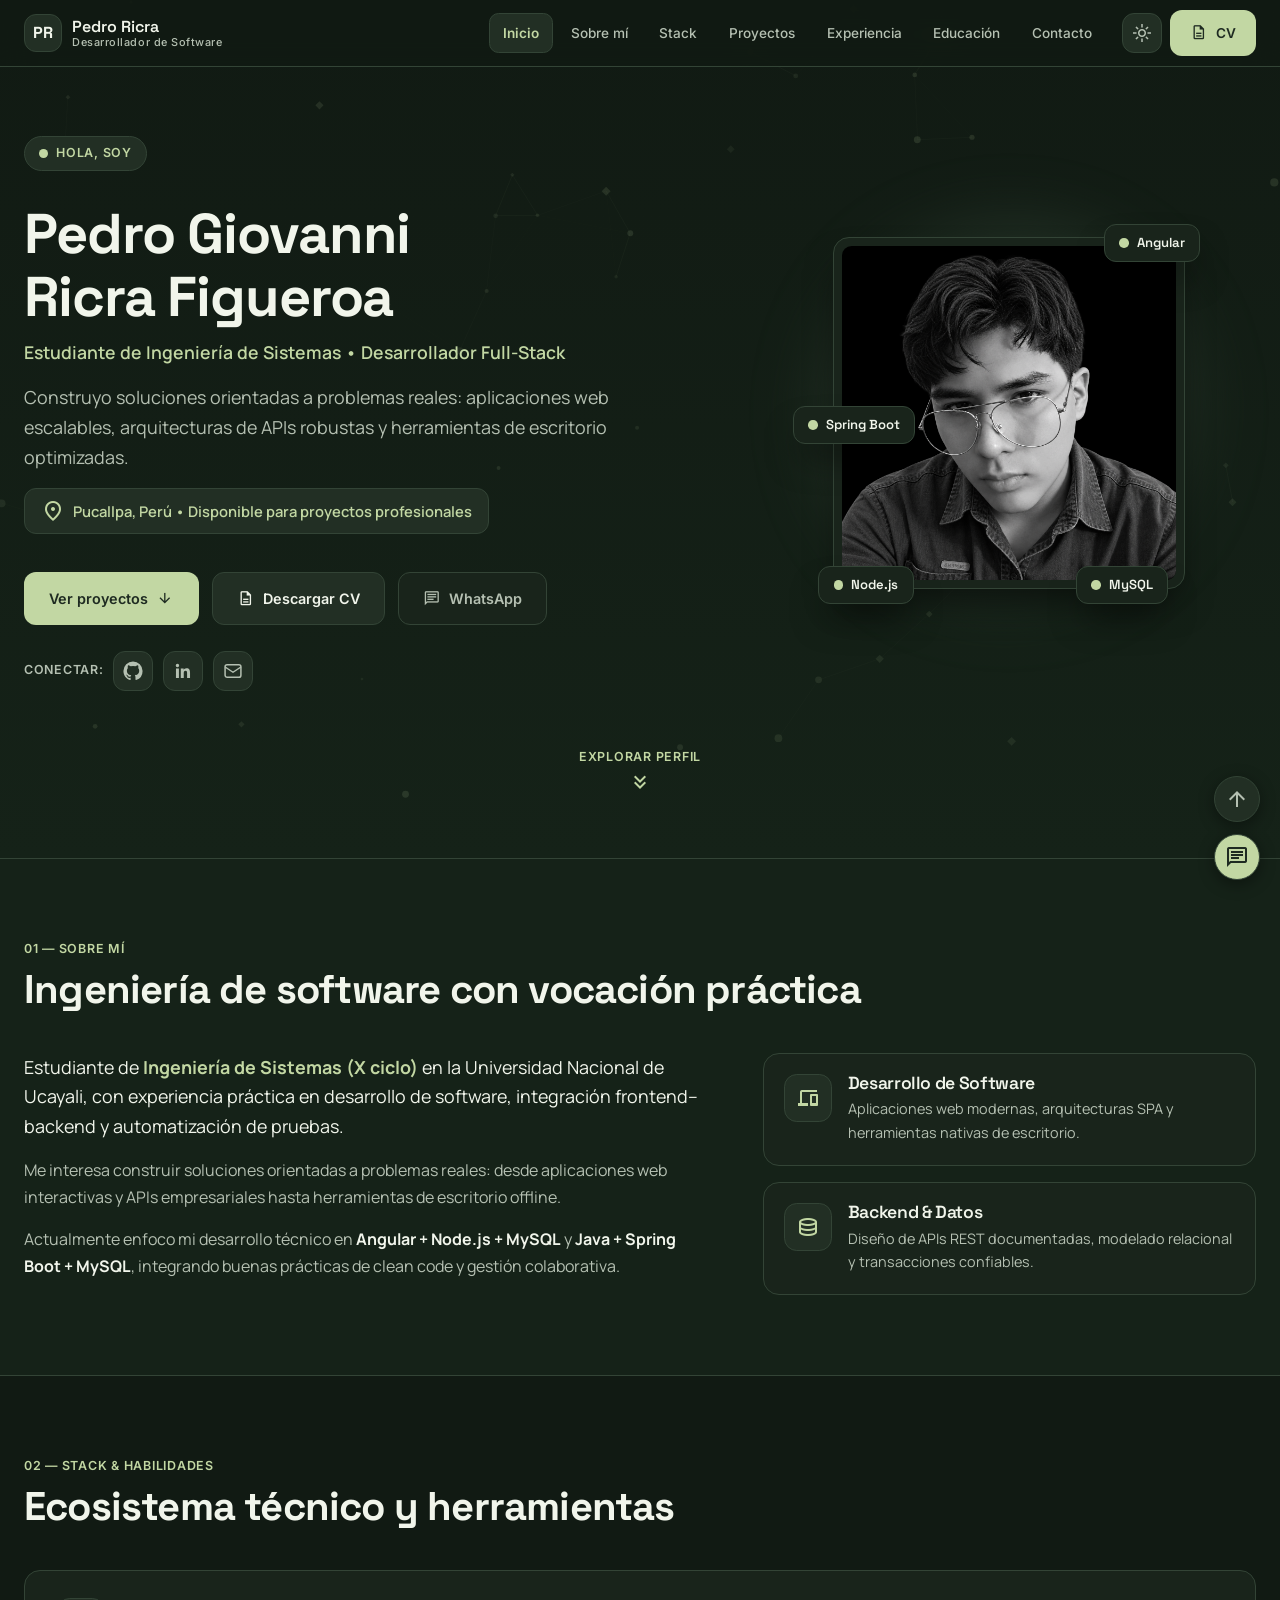
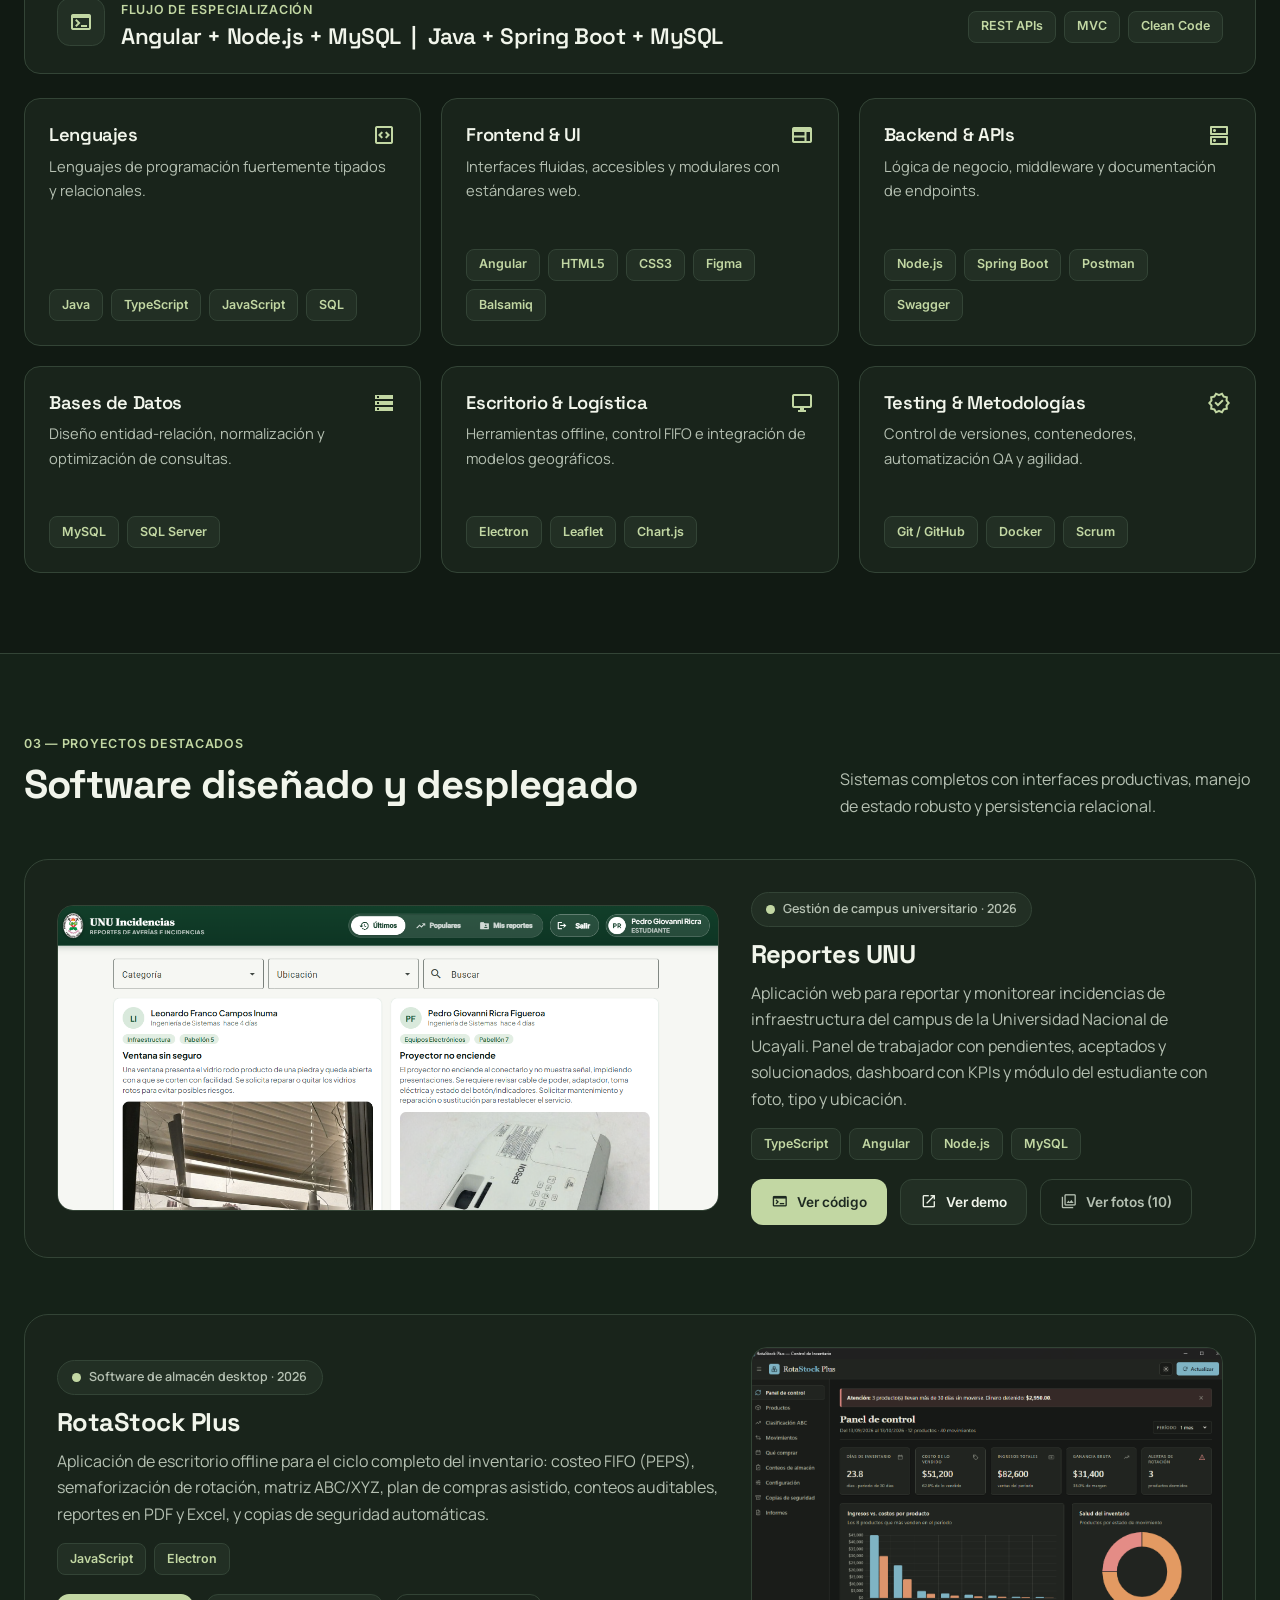
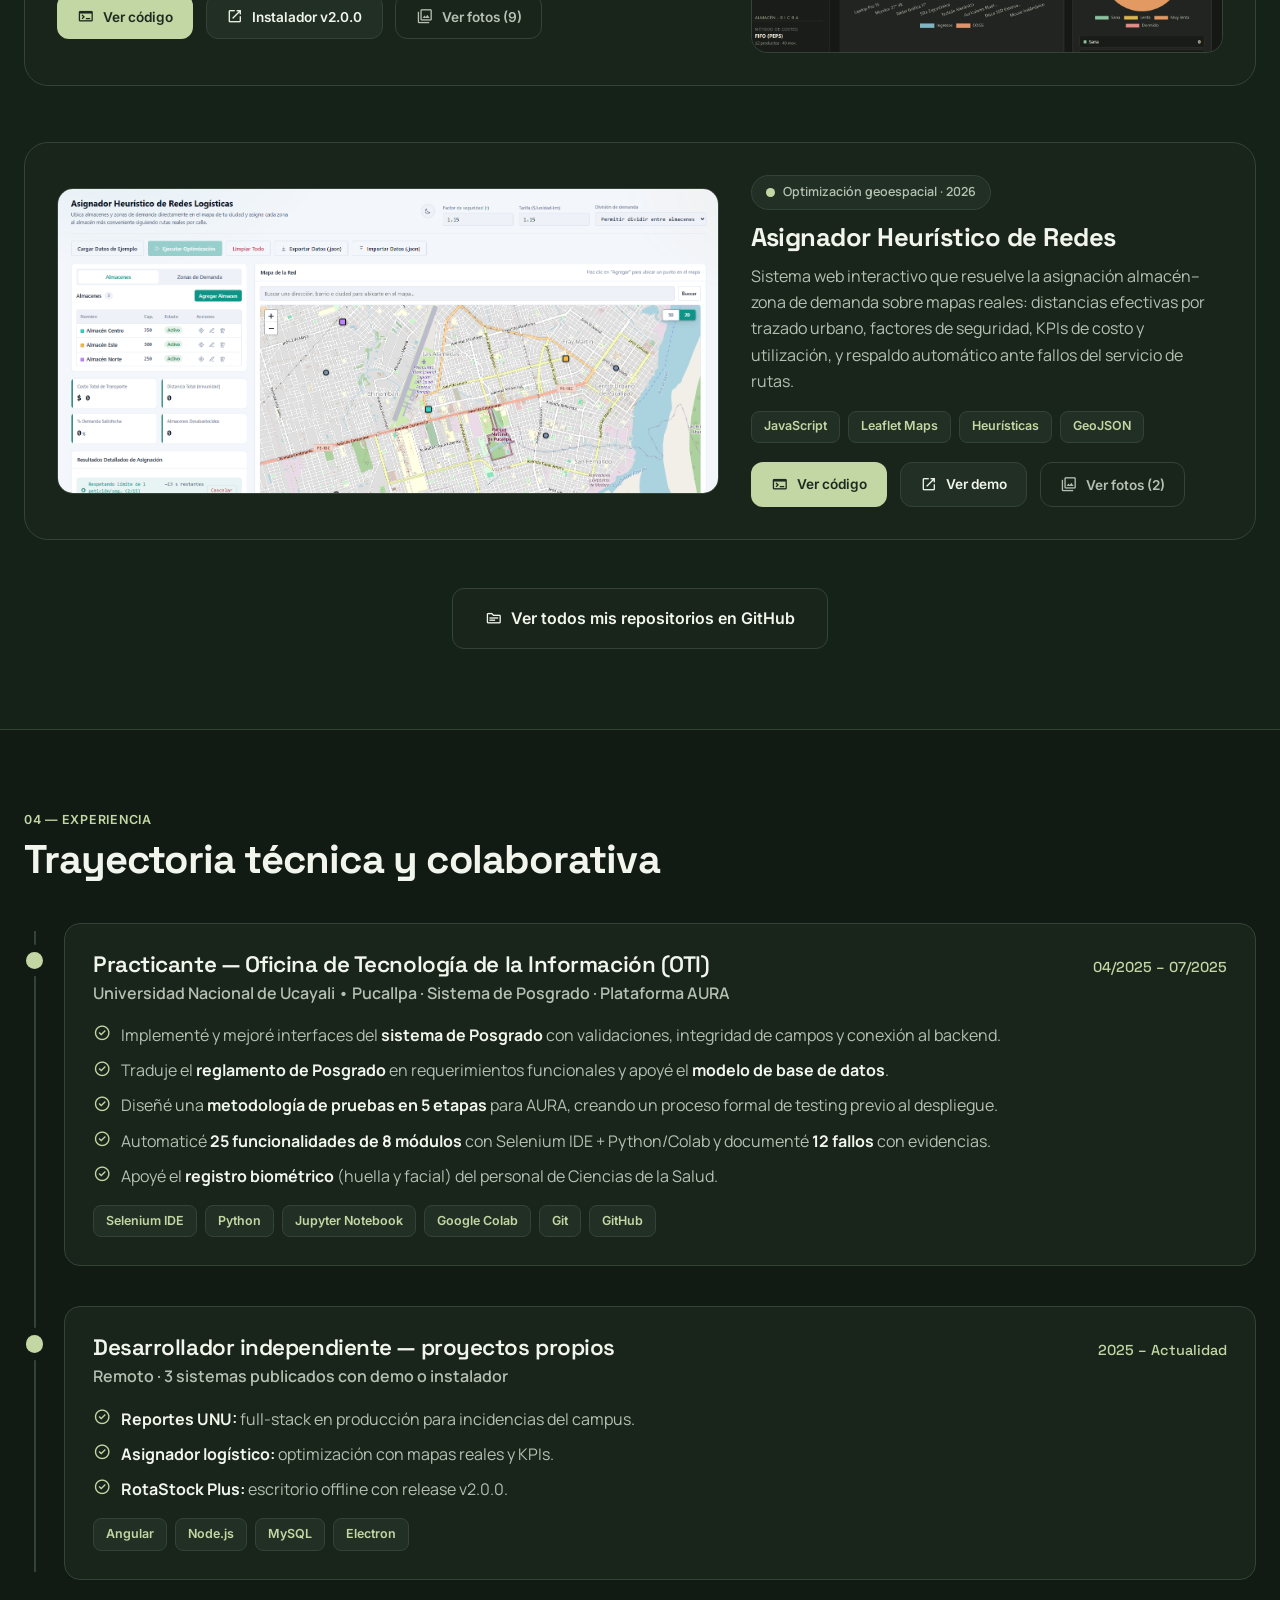
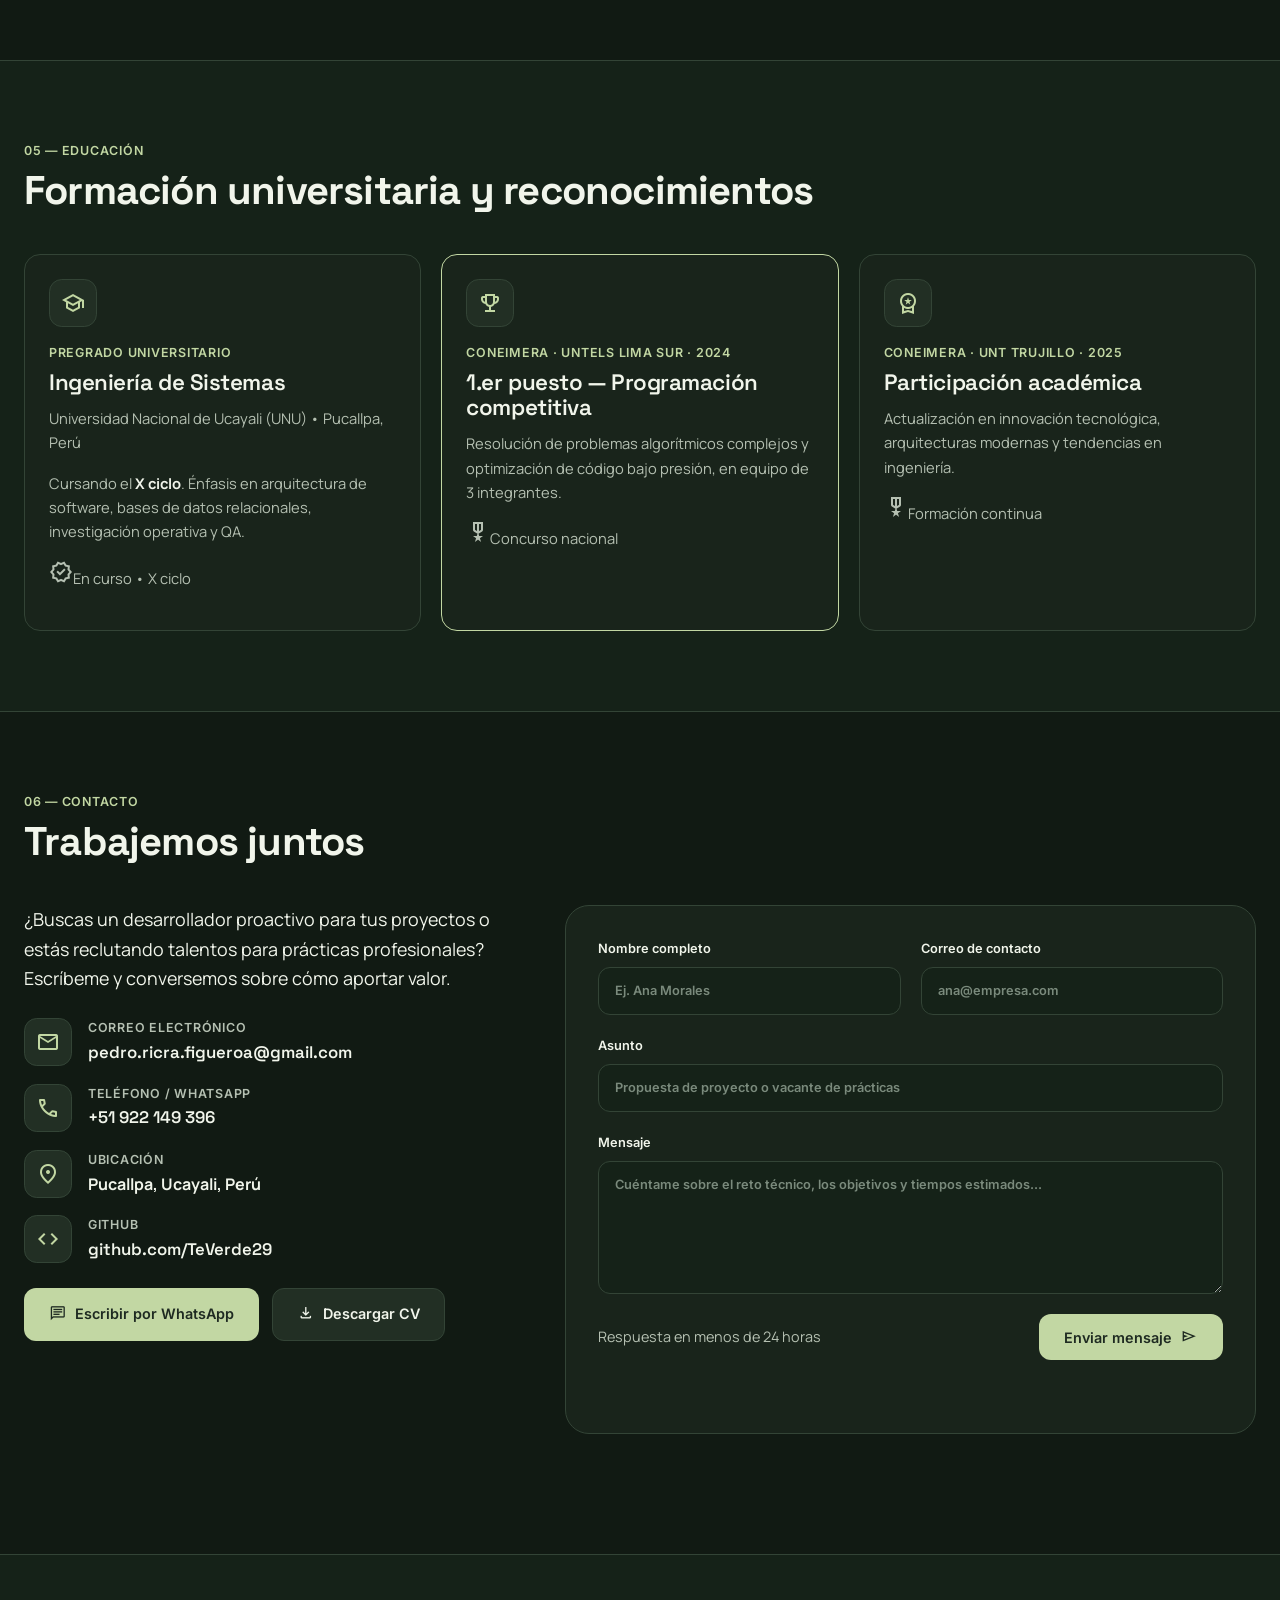
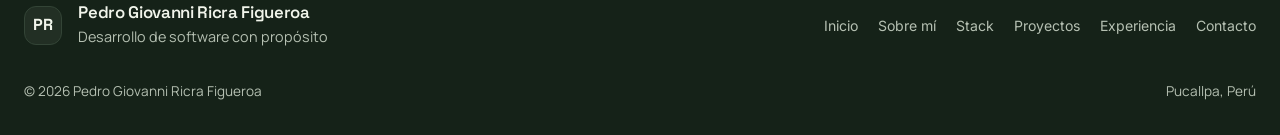
==== index.html @ 7a038226 "feat(portafolio): logos en chips de stack de proyectos Agrega mini logos dentro de los chips con log" ====
<!DOCTYPE html>
<html lang="es" data-theme="dark">
<head>
<meta charset="UTF-8">
<meta name="viewport" content="width=device-width, initial-scale=1.0">
<title>Pedro Giovanni Ricra Figueroa | Desarrollador de Software</title>
<meta name="description" content="Portafolio de Pedro Giovanni Ricra Figueroa: Ingeniería de Sistemas (X ciclo, UNU). Full-stack Angular + Node.js + MySQL, Spring Boot, testing y automatización. Pucallpa, Perú.">
<meta property="og:title" content="Pedro Ricra | Desarrollador de Software">
<meta property="og:description" content="Full-stack · APIs · Datos · Testing. Proyectos en producción con demo en vivo.">
<meta property="og:type" content="website">
<meta property="og:image" content="assets/foto.png">
<link rel="icon" href="data:image/svg+xml,%3Csvg xmlns='http://www.w3.org/2000/svg' viewBox='0 0 64 64'%3E%3Crect width='64' height='64' rx='14' fill='%23111A13'/%3E%3Ctext x='32' y='43' font-family='Arial,sans-serif' font-weight='800' font-size='26' fill='%23C2D7A3' text-anchor='middle'%3EPR%3C/text%3E%3C/svg%3E">
<link rel="preconnect" href="https://fonts.googleapis.com">
<link rel="preconnect" href="https://fonts.gstatic.com" crossorigin>
<link href="https://fonts.googleapis.com/css2?family=Inter:wght@400;500;600;700&family=Manrope:wght@400;500;600;700&family=Space+Grotesk:wght@500;600;700&display=swap" rel="stylesheet">
<link href="https://fonts.googleapis.com/css2?family=Material+Symbols+Outlined:opsz,wght,FILL,GRAD@20..48,100..700,0..1,-50..200" rel="stylesheet">
<link rel="stylesheet" href="styles.css">
</head>
<body id="top">

<!-- ══════════ NAV ══════════ -->
<header class="nav" id="main-nav">
  <div class="nav-inner">
    <a class="nav-brand" href="#inicio" aria-label="Ir al inicio">
      <span class="nav-logo">PR</span>
      <span class="nav-name">Pedro Ricra<small>Desarrollador de Software</small></span>
    </a>
    <nav class="nav-links" id="nav-links" aria-label="Navegación principal">
      <a class="nav-item" data-section="inicio" href="#inicio">Inicio</a>
      <a class="nav-item" data-section="sobre-mi" href="#sobre-mi">Sobre mí</a>
      <a class="nav-item" data-section="stack" href="#stack">Stack</a>
      <a class="nav-item" data-section="proyectos" href="#proyectos">Proyectos</a>
      <a class="nav-item" data-section="experiencia" href="#experiencia">Experiencia</a>
      <a class="nav-item" data-section="educacion" href="#educacion">Educación</a>
      <a class="nav-item" data-section="contacto" href="#contacto">Contacto</a>
    </nav>
    <div class="nav-side">
      <button class="icon-btn" id="theme-btn" aria-label="Cambiar entre tema claro y oscuro" aria-pressed="false">
        <span class="material-symbols-outlined" id="theme-icon">light_mode</span>
      </button>
      <a class="btn btn-primary btn-sm" href="CV/CV%20-%20RFPG.pdf" download="CV-Pedro-Ricra-Figueroa.pdf">
        <span class="material-symbols-outlined">description</span><span>CV</span>
      </a>
      <button class="icon-btn nav-burger" id="mobile-menu-btn" aria-label="Abrir menú" aria-expanded="false">
        <span class="material-symbols-outlined">menu</span>
      </button>
    </div>
  </div>
  <nav class="mobile-menu" id="mobile-menu" aria-label="Navegación móvil">
    <a class="mobile-nav-link" data-section="inicio" href="#inicio">Inicio</a>
    <a class="mobile-nav-link" data-section="sobre-mi" href="#sobre-mi">Sobre mí</a>
    <a class="mobile-nav-link" data-section="stack" href="#stack">Stack</a>
    <a class="mobile-nav-link" data-section="proyectos" href="#proyectos">Proyectos</a>
    <a class="mobile-nav-link" data-section="experiencia" href="#experiencia">Experiencia</a>
    <a class="mobile-nav-link" data-section="educacion" href="#educacion">Educación</a>
    <a class="mobile-nav-link" data-section="contacto" href="#contacto">Contacto</a>
  </nav>
</header>

<main>
<!-- ══════════ HERO ══════════ -->
<section class="hero" id="inicio">
  <canvas class="hero-canvas" id="hero-particles" aria-hidden="true"></canvas>
  <div class="wrap hero-grid">
    <div class="hero-copy reveal-item">
      <p class="pill"><span class="dot"></span><span class="lbl">Hola, soy</span></p>
      <h1>Pedro Giovanni<br>Ricra Figueroa</h1>
      <p class="hero-role">Estudiante de Ingeniería de Sistemas • Desarrollador Full-Stack</p>
      <p class="hero-desc">Construyo soluciones orientadas a problemas reales: aplicaciones web escalables, arquitecturas de APIs robustas y herramientas de escritorio optimizadas.</p>
      <p class="pill pill-box">
        <span class="material-symbols-outlined">location_on</span>
        <span>Pucallpa, Perú • Disponible para proyectos profesionales</span>
      </p>
      <div class="hero-ctas">
        <a class="btn btn-primary" href="#proyectos"><span>Ver proyectos</span><span class="material-symbols-outlined shift-down">arrow_downward</span></a>
        <a class="btn btn-secondary" href="CV/CV%20-%20RFPG.pdf" download="CV-Pedro-Ricra-Figueroa.pdf"><span class="material-symbols-outlined shift">description</span><span>Descargar CV</span></a>
        <a class="btn btn-ghost" href="https://wa.me/51922149396" target="_blank" rel="noopener"><span class="material-symbols-outlined shift">chat</span><span>WhatsApp</span></a>
      </div>
      <div class="hero-social">
        <span class="lbl">Conectar:</span>
        <a aria-label="GitHub" href="https://github.com/TeVerde29" target="_blank" rel="noopener"><svg viewBox="0 0 24 24" fill="currentColor" aria-hidden="true"><path d="M12 .5A11.5 11.5 0 0 0 .5 12c0 5.08 3.29 9.39 7.86 10.91.58.11.79-.25.79-.55v-2.15c-3.2.7-3.87-1.36-3.87-1.36-.52-1.33-1.28-1.68-1.28-1.68-1.04-.71.08-.7.08-.7 1.15.08 1.76 1.19 1.76 1.19 1.03 1.75 2.69 1.25 3.35.95.1-.74.4-1.25.72-1.53-2.55-.29-5.23-1.28-5.23-5.68 0-1.26.45-2.28 1.19-3.09-.12-.29-.52-1.46.11-3.05 0 0 .97-.31 3.18 1.18a11 11 0 0 1 5.8 0c2.2-1.49 3.17-1.18 3.17-1.18.63 1.59.23 2.76.11 3.05.74.81 1.19 1.83 1.19 3.09 0 4.41-2.69 5.38-5.25 5.67.41.35.77 1.05.77 2.12v3.15c0 .3.21.67.8.55A11.5 11.5 0 0 0 23.5 12 11.5 11.5 0 0 0 12 .5Z"/></svg></a>
        <a aria-label="LinkedIn" href="http://www.linkedin.com/in/pedro-giovanni-ricra-figueroa-971a20433" target="_blank" rel="noopener"><svg viewBox="0 0 24 24" fill="currentColor" aria-hidden="true"><path d="M20.45 20.45h-3.55v-5.57c0-1.33-.03-3.04-1.85-3.04-1.86 0-2.14 1.45-2.14 2.94v5.67H9.35V9h3.41v1.56h.05c.47-.9 1.63-1.85 3.36-1.85 3.6 0 4.27 2.37 4.27 5.46v6.28ZM5.34 7.43a2.06 2.06 0 1 1 0-4.12 2.06 2.06 0 0 1 0 4.12ZM7.12 20.45H3.55V9h3.57v11.45Z"/></svg></a>
        <a aria-label="Correo" href="mailto:pedro.ricra.figueroa@gmail.com"><svg viewBox="0 0 24 24" fill="none" stroke="currentColor" stroke-width="1.8" stroke-linecap="round" stroke-linejoin="round" aria-hidden="true"><rect x="2.5" y="4.5" width="19" height="15" rx="2.5"/><path d="m21 7.5-9 6-9-6"/></svg></a>
      </div>
    </div>
    <div class="hero-visual reveal-item" style="transition-delay:150ms">
      <div class="portrait" id="hero-portrait-card">
        <img src="assets/foto.png" alt="Pedro Giovanni Ricra Figueroa">
        <span class="badge b1"><i></i>Angular</span>
        <span class="badge b2"><i></i>Spring Boot</span>
        <span class="badge b3"><i></i>MySQL</span>
        <span class="badge b4"><i></i>Node.js</span>
      </div>
    </div>
  </div>
  <div class="hero-scroll reveal-item">
    <a href="#sobre-mi"><span class="lbl">Explorar perfil</span><span class="material-symbols-outlined bounce">keyboard_double_arrow_down</span></a>
  </div>
</section>

<!-- ══════════ 01 SOBRE MÍ ══════════ -->
<section class="band" id="sobre-mi">
  <div class="wrap">
    <div class="sec-head reveal-item">
      <span class="lbl accent">01 — Sobre mí</span>
      <h2>Ingeniería de software con vocación práctica</h2>
    </div>
    <div class="about-grid">
      <div class="reveal-item">
        <p class="lead">Estudiante de <strong>Ingeniería de Sistemas (X ciclo)</strong> en la Universidad Nacional de Ucayali, con experiencia práctica en desarrollo de software, integración frontend–backend y automatización de pruebas.</p>
        <p>Me interesa construir soluciones orientadas a problemas reales: desde aplicaciones web interactivas y APIs empresariales hasta herramientas de escritorio offline.</p>
        <p>Actualmente enfoco mi desarrollo técnico en <strong>Angular + Node.js + MySQL</strong> y <strong>Java + Spring Boot + MySQL</strong>, integrando buenas prácticas de clean code y gestión colaborativa.</p>
      </div>
      <div class="pillars">
        <article class="pillar reveal-item" style="transition-delay:50ms">
          <span class="pillar-icon material-symbols-outlined">devices</span>
          <div><h3>Desarrollo de Software</h3><p>Aplicaciones web modernas, arquitecturas SPA y herramientas nativas de escritorio.</p></div>
        </article>
        <article class="pillar reveal-item" style="transition-delay:120ms">
          <span class="pillar-icon material-symbols-outlined">database</span>
          <div><h3>Backend &amp; Datos</h3><p>Diseño de APIs REST documentadas, modelado relacional y transacciones confiables.</p></div>
        </article>
      </div>
    </div>
  </div>
</section>

<!-- ══════════ 02 STACK ══════════ -->
<section id="stack">
  <div class="wrap">
    <div class="sec-head reveal-item">
      <span class="lbl accent">02 — Stack &amp; habilidades</span>
      <h2>Ecosistema técnico y herramientas</h2>
    </div>
    <div class="stack-banner reveal-item">
      <span class="pillar-icon material-symbols-outlined">terminal</span>
      <div><span class="lbl accent">Flujo de especialización</span>
      <h3>Angular + Node.js + MySQL &nbsp;|&nbsp; Java + Spring Boot + MySQL</h3></div>
      <p class="chips"><span>REST APIs</span><span>MVC</span><span>Clean Code</span></p>
    </div>
    <div class="skills-grid">
      <article class="card reveal-item" style="transition-delay:50ms">
        <div class="card-top"><h4>Lenguajes</h4><span class="material-symbols-outlined accent-ic">code_blocks</span></div>
        <p>Lenguajes de programación fuertemente tipados y relacionales.</p>
        <p class="skill-logos">
          <img src="https://skillicons.dev/icons?i=java" alt="Logo de Java" loading="lazy" onerror="this.remove()">
          <img src="https://skillicons.dev/icons?i=ts" alt="Logo de TypeScript" loading="lazy" onerror="this.remove()">
          <img src="https://skillicons.dev/icons?i=js" alt="Logo de JavaScript" loading="lazy" onerror="this.remove()">
        </p>
        <p class="chips"><span>Java</span><span>TypeScript</span><span>JavaScript</span><span>SQL</span></p>
      </article>
      <article class="card reveal-item" style="transition-delay:100ms">
        <div class="card-top"><h4>Frontend &amp; UI</h4><span class="material-symbols-outlined accent-ic">web</span></div>
        <p>Interfaces fluidas, accesibles y modulares con estándares web.</p>
        <p class="skill-logos">
          <img src="https://skillicons.dev/icons?i=angular" alt="Logo de Angular" loading="lazy" onerror="this.remove()">
          <img src="https://skillicons.dev/icons?i=html" alt="Logo de HTML5" loading="lazy" onerror="this.remove()">
          <img src="https://skillicons.dev/icons?i=css" alt="Logo de CSS3" loading="lazy" onerror="this.remove()">
          <img src="https://skillicons.dev/icons?i=figma" alt="Logo de Figma" loading="lazy" onerror="this.remove()">
        </p>
        <p class="chips"><span>Angular</span><span>HTML5</span><span>CSS3</span><span>Figma</span><span>Balsamiq</span></p>
      </article>
      <article class="card reveal-item" style="transition-delay:150ms">
        <div class="card-top"><h4>Backend &amp; APIs</h4><span class="material-symbols-outlined accent-ic">dns</span></div>
        <p>Lógica de negocio, middleware y documentación de endpoints.</p>
        <p class="skill-logos">
          <img src="https://skillicons.dev/icons?i=nodejs" alt="Logo de Node.js" loading="lazy" onerror="this.remove()">
          <img src="https://skillicons.dev/icons?i=spring" alt="Logo de Spring Boot" loading="lazy" onerror="this.remove()">
          <img src="https://skillicons.dev/icons?i=postman" alt="Logo de Postman" loading="lazy" onerror="this.remove()">
          <img src="https://cdn.simpleicons.org/swagger" alt="Logo de Swagger" loading="lazy" onerror="this.remove()">
        </p>
        <p class="chips"><span>Node.js</span><span>Spring Boot</span><span>Postman</span><span>Swagger</span></p>
      </article>
      <article class="card reveal-item" style="transition-delay:200ms">
        <div class="card-top"><h4>Bases de Datos</h4><span class="material-symbols-outlined accent-ic">storage</span></div>
        <p>Diseño entidad-relación, normalización y optimización de consultas.</p>
        <p class="skill-logos">
          <img src="https://skillicons.dev/icons?i=mysql" alt="Logo de MySQL" loading="lazy" onerror="this.remove()">
        </p>
        <p class="chips"><span>MySQL</span><span>SQL Server</span></p>
      </article>
      <article class="card reveal-item" style="transition-delay:250ms">
        <div class="card-top"><h4>Escritorio &amp; Logística</h4><span class="material-symbols-outlined accent-ic">desktop_windows</span></div>
        <p>Herramientas offline, control FIFO e integración de modelos geográficos.</p>
        <p class="skill-logos">
          <img src="https://skillicons.dev/icons?i=electron" alt="Logo de Electron" loading="lazy" onerror="this.remove()">
        </p>
        <p class="chips"><span>Electron</span><span>Leaflet</span><span>Chart.js</span></p>
      </article>
      <article class="card reveal-item" style="transition-delay:300ms">
        <div class="card-top"><h4>Testing &amp; Metodologías</h4><span class="material-symbols-outlined accent-ic">verified</span></div>
        <p>Control de versiones, contenedores, automatización QA y agilidad.</p>
        <p class="skill-logos">
          <img src="https://skillicons.dev/icons?i=selenium" alt="Logo de Selenium" loading="lazy" onerror="this.remove()">
          <img src="https://skillicons.dev/icons?i=git" alt="Logo de Git" loading="lazy" onerror="this.remove()">
          <img src="https://skillicons.dev/icons?i=github" alt="Logo de GitHub" loading="lazy" onerror="this.remove()">
          <img src="https://skillicons.dev/icons?i=docker" alt="Logo de Docker" loading="lazy" onerror="this.remove()">
        </p>
        <p class="chips"><span>Git / GitHub</span><span>Docker</span><span>Scrum</span></p>
      </article>
    </div>
  </div>
</section>

<!-- ══════════ 03 PROYECTOS ══════════ -->
<section class="band" id="proyectos">
  <div class="wrap">
    <div class="sec-head sec-split reveal-item">
      <div><span class="lbl accent">03 — Proyectos destacados</span>
      <h2>Software diseñado y desplegado</h2></div>
      <p>Sistemas completos con interfaces productivas, manejo de estado robusto y persistencia relacional.</p>
    </div>
    <div class="projects">
      <article class="project reveal-item">
        <a class="project-img" href="https://reportes-unu.vercel.app/" target="_blank" rel="noopener" aria-label="Abrir demo de Reportes UNU">
          <img src="assets/p-reportes.png" alt="Panel de reportes pendientes del sistema Reportes UNU" loading="lazy">
        </a>
        <div class="project-body">
          <p class="pill pill-mini"><span class="dot"></span>Gestión de campus universitario · 2026</p>
          <h3>Reportes UNU</h3>
          <p>Aplicación web para reportar y monitorear incidencias de infraestructura del campus de la Universidad Nacional de Ucayali. Panel de trabajador con pendientes, aceptados y solucionados, dashboard con KPIs y módulo del estudiante con foto, tipo y ubicación.</p>
          <p class="chips"><span><img class="chip-logo" src="https://skillicons.dev/icons?i=ts" alt="" loading="lazy" onerror="this.remove()">TypeScript</span><span><img class="chip-logo" src="https://skillicons.dev/icons?i=angular" alt="" loading="lazy" onerror="this.remove()">Angular</span><span><img class="chip-logo" src="https://skillicons.dev/icons?i=nodejs" alt="" loading="lazy" onerror="this.remove()">Node.js</span><span><img class="chip-logo" src="https://skillicons.dev/icons?i=mysql" alt="" loading="lazy" onerror="this.remove()">MySQL</span></p>
          <div class="project-btns">
            <a class="btn btn-primary btn-sm" href="https://github.com/TeVerde29/Reportes_UNU" target="_blank" rel="noopener"><span class="material-symbols-outlined shift">terminal</span><span>Ver código</span></a>
            <a class="btn btn-secondary btn-sm" href="https://reportes-unu.vercel.app/" target="_blank" rel="noopener"><span class="material-symbols-outlined shift">open_in_new</span><span>Ver demo</span></a>
            <button class="btn btn-ghost btn-sm galeria-btn" data-galeria="reportes" type="button"><span class="material-symbols-outlined shift">photo_library</span><span>Ver fotos (10)</span></button>
          </div>
        </div>
      </article>
      <article class="project flip reveal-item">
        <div class="project-body">
          <p class="pill pill-mini"><span class="dot"></span>Software de almacén desktop · 2026</p>
          <h3>RotaStock Plus</h3>
          <p>Aplicación de escritorio offline para el ciclo completo del inventario: costeo FIFO (PEPS), semaforización de rotación, matriz ABC/XYZ, plan de compras asistido, conteos auditables, reportes en PDF y Excel, y copias de seguridad automáticas.</p>
          <p class="chips"><span><img class="chip-logo" src="https://skillicons.dev/icons?i=js" alt="" loading="lazy" onerror="this.remove()">JavaScript</span><span><img class="chip-logo" src="https://skillicons.dev/icons?i=electron" alt="" loading="lazy" onerror="this.remove()">Electron</span></p>
          <div class="project-btns">
            <a class="btn btn-primary btn-sm" href="https://github.com/TeVerde29/RotaStock-Plus" target="_blank" rel="noopener"><span class="material-symbols-outlined shift">terminal</span><span>Ver código</span></a>
            <a class="btn btn-secondary btn-sm" href="https://github.com/TeVerde29/RotaStock-Plus/releases/tag/v2.0.0" target="_blank" rel="noopener"><span class="material-symbols-outlined shift">open_in_new</span><span>Instalador v2.0.0</span></a>
            <button class="btn btn-ghost btn-sm galeria-btn" data-galeria="rotastock" type="button"><span class="material-symbols-outlined shift">photo_library</span><span>Ver fotos (9)</span></button>
          </div>
        </div>
        <a class="project-img" href="https://github.com/TeVerde29/RotaStock-Plus/releases/tag/v2.0.0" target="_blank" rel="noopener" aria-label="Descargar instalador de RotaStock Plus">
          <img src="assets/rota-panel.png" alt="Panel de control de RotaStock Plus con KPIs y gráficos" loading="lazy">
        </a>
      </article>
      <article class="project reveal-item">
        <a class="project-img" href="https://teverde29.github.io/Asignador-Heuristico-de-Redes-Logisticas/" target="_blank" rel="noopener" aria-label="Abrir demo del asignador heurístico">
          <img src="assets/logistica-claro.png" alt="Asignador heurístico de redes logísticas sobre mapa satelital de Pucallpa" loading="lazy">
        </a>
        <div class="project-body">
          <p class="pill pill-mini"><span class="dot"></span>Optimización geoespacial · 2026</p>
          <h3>Asignador Heurístico de Redes</h3>
          <p>Sistema web interactivo que resuelve la asignación almacén–zona de demanda sobre mapas reales: distancias efectivas por trazado urbano, factores de seguridad, KPIs de costo y utilización, y respaldo automático ante fallos del servicio de rutas.</p>
          <p class="chips"><span><img class="chip-logo" src="https://skillicons.dev/icons?i=js" alt="" loading="lazy" onerror="this.remove()">JavaScript</span><span>Leaflet Maps</span><span>Heurísticas</span><span>GeoJSON</span></p>
          <div class="project-btns">
            <a class="btn btn-primary btn-sm" href="https://github.com/TeVerde29/Asignador-Heuristico-de-Redes-Logisticas" target="_blank" rel="noopener"><span class="material-symbols-outlined shift">terminal</span><span>Ver código</span></a>
            <a class="btn btn-secondary btn-sm" href="https://teverde29.github.io/Asignador-Heuristico-de-Redes-Logisticas/" target="_blank" rel="noopener"><span class="material-symbols-outlined shift">open_in_new</span><span>Ver demo</span></a>
            <button class="btn btn-ghost btn-sm galeria-btn" data-galeria="logistica" type="button"><span class="material-symbols-outlined shift">photo_library</span><span>Ver fotos (2)</span></button>
          </div>
        </div>
      </article>
    </div>
    <div class="center reveal-item">
      <a class="btn btn-panel" href="https://github.com/TeVerde29?tab=repositories" target="_blank" rel="noopener"><span class="material-symbols-outlined shift">source</span><span>Ver todos mis repositorios en GitHub</span></a>
    </div>
  </div>
</section>

<!-- ══════════ 04 EXPERIENCIA ══════════ -->
<section id="experiencia">
  <div class="wrap">
    <div class="sec-head reveal-item">
      <span class="lbl accent">04 — Experiencia</span>
      <h2>Trayectoria técnica y colaborativa</h2>
    </div>
    <div class="timeline">
      <article class="t-item reveal-item">
        <div class="t-card">
          <div class="t-head"><h3>Practicante — Oficina de Tecnología de la Información (OTI)</h3><span class="mono">04/2025 – 07/2025</span></div>
          <p class="t-place">Universidad Nacional de Ucayali • Pucallpa · Sistema de Posgrado · Plataforma AURA</p>
          <ul class="t-list">
            <li><span class="material-symbols-outlined">check_circle</span><span>Implementé y mejoré interfaces del <strong>sistema de Posgrado</strong> con validaciones, integridad de campos y conexión al backend.</span></li>
            <li><span class="material-symbols-outlined">check_circle</span><span>Traduje el <strong>reglamento de Posgrado</strong> en requerimientos funcionales y apoyé el <strong>modelo de base de datos</strong>.</span></li>
            <li><span class="material-symbols-outlined">check_circle</span><span>Diseñé una <strong>metodología de pruebas en 5 etapas</strong> para AURA, creando un proceso formal de testing previo al despliegue.</span></li>
            <li><span class="material-symbols-outlined">check_circle</span><span>Automaticé <strong>25 funcionalidades de 8 módulos</strong> con Selenium IDE + Python/Colab y documenté <strong>12 fallos</strong> con evidencias.</span></li>
            <li><span class="material-symbols-outlined">check_circle</span><span>Apoyé el <strong>registro biométrico</strong> (huella y facial) del personal de Ciencias de la Salud.</span></li>
          </ul>
          <p class="chips"><span>Selenium IDE</span><span>Python</span><span>Jupyter Notebook</span><span>Google Colab</span><span>Git</span><span>GitHub</span></p>
        </div>
      </article>
      <article class="t-item reveal-item" style="transition-delay:150ms">
        <div class="t-card">
          <div class="t-head"><h3>Desarrollador independiente — proyectos propios</h3><span class="mono">2025 – Actualidad</span></div>
          <p class="t-place">Remoto · 3 sistemas publicados con demo o instalador</p>
          <ul class="t-list">
            <li><span class="material-symbols-outlined">check_circle</span><span><strong>Reportes UNU:</strong> full-stack en producción para incidencias del campus.</span></li>
            <li><span class="material-symbols-outlined">check_circle</span><span><strong>Asignador logístico:</strong> optimización con mapas reales y KPIs.</span></li>
            <li><span class="material-symbols-outlined">check_circle</span><span><strong>RotaStock Plus:</strong> escritorio offline con release v2.0.0.</span></li>
          </ul>
          <p class="chips"><span>Angular</span><span>Node.js</span><span>MySQL</span><span>Electron</span></p>
        </div>
      </article>
    </div>
  </div>
</section>

<!-- ══════════ 05 EDUCACIÓN ══════════ -->
<section class="band" id="educacion">
  <div class="wrap">
    <div class="sec-head reveal-item">
      <span class="lbl accent">05 — Educación</span>
      <h2>Formación universitaria y reconocimientos</h2>
    </div>
    <div class="edu-grid">
      <article class="card edu reveal-item" style="transition-delay:50ms">
        <span class="pillar-icon material-symbols-outlined">school</span>
        <span class="lbl accent">Pregrado universitario</span>
        <h3>Ingeniería de Sistemas</h3>
        <p>Universidad Nacional de Ucayali (UNU) • Pucallpa, Perú</p>
        <p>Cursando el <strong>X ciclo</strong>. Énfasis en arquitectura de software, bases de datos relacionales, investigación operativa y QA.</p>
        <p class="tag-ok"><span class="material-symbols-outlined">verified</span><span>En curso • X ciclo</span></p>
      </article>
      <article class="card edu edu-gold reveal-item" style="transition-delay:150ms">
        <span class="pillar-icon material-symbols-outlined">trophy</span>
        <span class="lbl accent">CONEIMERA · UNTELS Lima Sur · 2024</span>
        <h3>1.er puesto — Programación competitiva</h3>
        <p>Resolución de problemas algorítmicos complejos y optimización de código bajo presión, en equipo de 3 integrantes.</p>
        <p class="tag-ok"><span class="material-symbols-outlined">military_tech</span><span>Concurso nacional</span></p>
      </article>
      <article class="card edu reveal-item" style="transition-delay:250ms">
        <span class="pillar-icon material-symbols-outlined">workspace_premium</span>
        <span class="lbl accent">CONEIMERA · UNT Trujillo · 2025</span>
        <h3>Participación académica</h3>
        <p>Actualización en innovación tecnológica, arquitecturas modernas y tendencias en ingeniería.</p>
        <p class="tag-ok"><span class="material-symbols-outlined">military_tech</span><span>Formación continua</span></p>
      </article>
    </div>
  </div>
</section>

<!-- ══════════ 06 CONTACTO ══════════ -->
<section id="contacto">
  <div class="wrap">
    <div class="sec-head reveal-item">
      <span class="lbl accent">06 — Contacto</span>
      <h2>Trabajemos juntos</h2>
    </div>
    <div class="contact-grid">
      <div class="reveal-item">
        <p class="lead">¿Buscas un desarrollador proactivo para tus proyectos o estás reclutando talentos para prácticas profesionales? Escríbeme y conversemos sobre cómo aportar valor.</p>
        <ul class="contact-list">
          <li><span class="pillar-icon material-symbols-outlined">mail</span><div><span class="lbl">Correo electrónico</span><a href="mailto:pedro.ricra.figueroa@gmail.com">pedro.ricra.figueroa@gmail.com</a></div></li>
          <li><span class="pillar-icon material-symbols-outlined">call</span><div><span class="lbl">Teléfono / WhatsApp</span><a href="https://wa.me/51922149396" target="_blank" rel="noopener">+51 922 149 396</a></div></li>
          <li><span class="pillar-icon material-symbols-outlined">location_on</span><div><span class="lbl">Ubicación</span><strong>Pucallpa, Ucayali, Perú</strong></div></li>
          <li><span class="pillar-icon material-symbols-outlined">code</span><div><span class="lbl">GitHub</span><a href="https://github.com/TeVerde29" target="_blank" rel="noopener">github.com/TeVerde29</a></div></li>
        </ul>
        <div class="contact-btns">
          <a class="btn btn-primary" href="https://wa.me/51922149396" target="_blank" rel="noopener"><span class="material-symbols-outlined shift">chat</span><span>Escribir por WhatsApp</span></a>
          <a class="btn btn-secondary" href="CV/CV%20-%20RFPG.pdf" download="CV-Pedro-Ricra-Figueroa.pdf"><span class="material-symbols-outlined shift">download</span><span>Descargar CV</span></a>
        </div>
      </div>
      <form class="form reveal-item" id="contacto-form" style="transition-delay:150ms">
        <div class="form-row">
          <label>Nombre completo<input id="f-nombre" type="text" placeholder="Ej. Ana Morales" required autocomplete="name"></label>
          <label>Correo de contacto<input id="f-correo" type="email" placeholder="ana@empresa.com" required autocomplete="email"></label>
        </div>
        <label>Asunto<input id="f-asunto" type="text" placeholder="Propuesta de proyecto o vacante de prácticas" required></label>
        <label>Mensaje<textarea id="f-mensaje" rows="5" placeholder="Cuéntame sobre el reto técnico, los objetivos y tiempos estimados..." required></textarea></label>
        <div class="form-foot">
          <span>Respuesta en menos de 24 horas</span>
          <button class="btn btn-primary" type="submit"><span>Enviar mensaje</span><span class="material-symbols-outlined shift">send</span></button>
        </div>
        <p class="form-note" id="form-note" role="status"></p>
      </form>
    </div>
  </div>
</section>
</main>

<!-- ══════════ GALERÍA EMERGENTE ══════════ -->
<div class="galeria" id="galeria" role="dialog" aria-modal="true" aria-label="Galería de capturas del proyecto" aria-hidden="true">
  <div class="galeria-fondo" id="galeria-fondo"></div>
  <figure class="galeria-caja">
    <button class="galeria-cerrar" id="galeria-cerrar" aria-label="Cerrar galería"><span class="material-symbols-outlined">close</span></button>
    <button class="galeria-nav ant" id="galeria-ant" aria-label="Foto anterior"><span class="material-symbols-outlined">arrow_back</span></button>
    <img id="galeria-img" src="assets/foto.png" alt="Captura del proyecto">
    <button class="galeria-nav sig" id="galeria-sig" aria-label="Foto siguiente"><span class="material-symbols-outlined">arrow_forward</span></button>
    <figcaption><strong id="galeria-titulo"></strong><span id="galeria-contador"></span></figcaption>
  </figure>
</div>

<!-- ══════════ FLOTANTES ══════════ -->
<aside class="floaters">
  <a class="floater" href="#top" id="to-top" aria-label="Volver arriba"><span class="material-symbols-outlined">arrow_upward</span></a>
  <a class="floater floater-wa" href="https://wa.me/51922149396" target="_blank" rel="noopener" aria-label="Escríbeme por WhatsApp"><span class="material-symbols-outlined">chat</span></a>
</aside>

<!-- ══════════ FOOTER ══════════ -->
<footer class="footer">
  <div class="wrap footer-grid">
    <div class="footer-brand">
      <span class="nav-logo">PR</span>
      <div><h3>Pedro Giovanni Ricra Figueroa</h3><p>Desarrollo de software con propósito</p></div>
    </div>
    <nav class="footer-links" aria-label="Enlaces de pie de página">
      <a href="#inicio">Inicio</a><a href="#sobre-mi">Sobre mí</a><a href="#stack">Stack</a>
      <a href="#proyectos">Proyectos</a><a href="#experiencia">Experiencia</a><a href="#contacto">Contacto</a>
    </nav>
  </div>
  <div class="wrap footer-base">
    <p>© <span id="anio">2026</span> Pedro Giovanni Ricra Figueroa</p>
    <p>Pucallpa, Perú</p>
  </div>
</footer>

<script src="app.js" defer></script>
</body>
</html>
---- styles.css ----
/* ══ Portafolio Pedro Ricra — réplica Stitch "Matcha Editorial" en CSS puro ══ */
:root, html[data-theme="dark"]{
  --canvas:#111A13; --surface:#19241B; --elevated:#222F24; --band:#152218;
  --accent:#C2D7A3; --accent-hi:#D5E8B7; --on-accent:#1E2A21;
  --text:#F1F5EB; --muted:#B5C0B2; --border:#334436;
  --chip-bg:#222F24; --input:#152218; --ph:#7A8A7C;
  --shadow:0 20px 35px -10px rgba(0,0,0,.6);
  --btn-bg:#C2D7A3; --btn-tx:#1E2A21;
}
html[data-theme="light"]{
  --canvas:#F7F8F1; --surface:#FFFFFF; --elevated:#EEF2E8; --band:#EFF3E7;
  --accent:#567B3B; --accent-hi:#47682F; --on-accent:#F7F8F1;
  --text:#1E2A21; --muted:#5E6E5F; --border:#D9E2D5;
  --chip-bg:#DDE8C8; --input:#F7F8F1; --ph:#8A9A8B;
  --shadow:0 12px 28px -4px rgba(41,70,53,.12);
  --btn-bg:#294635; --btn-tx:#F7F8F1;
}
*{box-sizing:border-box}
html{scroll-behavior:smooth;scroll-padding-top:84px}
body{margin:0;background:var(--canvas);color:var(--text);
  font-family:Manrope,Arial,sans-serif;font-size:16px;line-height:1.65;transition:background .3s,color .3s}
h1,h2,h3,h4{font-family:"Space Grotesk",Arial,sans-serif;line-height:1.12;letter-spacing:-.02em;margin:0 0 .7rem}
h1{font-size:clamp(2.3rem,5.4vw,3.5rem);font-weight:700}
h2{font-size:clamp(1.7rem,3.6vw,2.5rem);font-weight:700}
h3{font-size:1.4rem;font-weight:600}
h4{font-size:1.15rem;font-weight:600}
p{margin:0 0 1rem;max-width:68ch}
strong{color:var(--text)}
a{color:inherit}
img{max-width:100%;display:block}
:focus-visible{outline:2px solid var(--accent);outline-offset:3px;border-radius:8px}
::selection{background:var(--accent);color:var(--on-accent)}
.lbl{font-family:Inter,Arial,sans-serif;font-size:.78rem;font-weight:600;letter-spacing:.06em;text-transform:uppercase;color:var(--muted)}
.lbl.accent{color:var(--accent)}
.mono{font-family:"Space Grotesk",monospace;color:var(--accent);font-weight:500;font-size:.9rem}
.wrap{max-width:80rem;margin:0 auto;padding:0 1.5rem}
section{padding:5rem 0}
.band{background:var(--band);border-top:1px solid var(--border);border-bottom:1px solid var(--border)}
.sec-head{margin-bottom:2.5rem}
.sec-head .lbl{display:block;margin-bottom:.5rem}
.sec-split{display:flex;justify-content:space-between;align-items:flex-end;gap:1.5rem;flex-wrap:wrap}
.sec-split p{color:var(--muted);max-width:26rem;margin:0}
.center{text-align:center;margin-top:3rem}

/* ── Pills / chips / botones ── */
.pill{display:inline-flex;align-items:center;gap:.5rem;padding:.4rem .9rem;border-radius:999px;
  background:var(--chip-bg);border:1px solid var(--border);color:var(--accent);font-weight:600}
.pill .dot{width:.55rem;height:.55rem;border-radius:50%;background:var(--accent);animation:blink 2s infinite}
@keyframes blink{50%{opacity:.3}}
.pill .lbl{color:var(--accent)}
.pill-box{border-radius:.75rem;padding:.6rem 1rem;font-size:.92rem}
.pill-mini{font-size:.78rem;margin:0 0 .8rem}
.chips{display:flex;flex-wrap:wrap;gap:.5rem;margin:.6rem 0 0}
.chips span{font-family:Inter,Arial,sans-serif;font-size:.78rem;font-weight:600;color:var(--accent);
  background:var(--chip-bg);border:1px solid var(--border);padding:.3rem .75rem;border-radius:.5rem;transition:transform .25s,border-color .25s}
.chips span:hover{transform:translateY(-2px);border-color:var(--accent)}
.chips span:has(img){display:inline-flex;align-items:center;gap:.35rem}
.chip-logo{width:.95rem;height:.95rem}
.btn{display:inline-flex;align-items:center;justify-content:center;gap:.5rem;font-family:Inter,Arial,sans-serif;
  font-weight:600;font-size:.9rem;text-decoration:none;border-radius:.75rem;padding:.85rem 1.5rem;cursor:pointer;
  border:1px solid transparent;transition:transform .25s,background .25s,color .25s,border-color .25s,box-shadow .25s}
.btn .material-symbols-outlined{font-size:1.1rem}
.btn .shift{transition:transform .2s}
.btn:hover .shift{transform:translateX(3px)}
.btn .shift-down{transition:transform .2s}
.btn:hover .shift-down{transform:translateY(3px)}
.btn-primary{background:var(--btn-bg);color:var(--btn-tx)}
.btn-primary:hover{background:var(--accent-hi);transform:translateY(-2px)}
html[data-theme="dark"] .btn-primary:hover{background:#d4e5bc}
.btn-secondary{background:var(--elevated);color:var(--text);border-color:var(--border)}
.btn-secondary:hover{border-color:var(--accent);transform:translateY(-2px)}
.btn-ghost{background:var(--surface);color:var(--muted);border-color:var(--border)}
.btn-ghost:hover{color:var(--text);border-color:var(--accent)}
.btn-panel{background:var(--surface);border-color:var(--border);padding:1rem 2rem;font-size:1rem}
.btn-panel:hover{border-color:var(--accent);color:var(--accent);transform:translateY(-2px)}
.btn-sm{padding:.65rem 1.2rem;font-size:.85rem}
.icon-btn{display:grid;place-items:center;width:2.5rem;height:2.5rem;border-radius:.75rem;cursor:pointer;
  background:var(--elevated);border:1px solid var(--border);color:var(--muted);transition:color .2s,border-color .2s}
.icon-btn:hover{color:var(--accent);border-color:var(--accent)}
.icon-btn .material-symbols-outlined{font-size:1.25rem}

/* ── Nav ── */
.nav{position:fixed;top:0;left:0;right:0;z-index:100;background:color-mix(in srgb,var(--canvas) 78%,transparent);
  backdrop-filter:blur(14px);border-bottom:1px solid var(--border);transition:box-shadow .3s}
.nav.solid{box-shadow:0 4px 24px rgba(0,0,0,.35)}
.nav-inner{max-width:80rem;margin:0 auto;padding:.65rem 1.5rem;display:flex;align-items:center;gap:1rem}
.nav-brand{display:flex;align-items:center;gap:.6rem;text-decoration:none;margin-right:auto}
.nav-logo{width:2.4rem;height:2.4rem;display:grid;place-items:center;border-radius:.75rem;
  background:var(--elevated);border:1px solid var(--border);font-family:"Space Grotesk";font-weight:700;color:var(--text)}
.nav-name{font-family:"Space Grotesk";font-weight:600;line-height:1.15}
.nav-name small{display:block;font-family:Inter;font-size:.68rem;font-weight:500;color:var(--muted);letter-spacing:.05em}
.nav-links{display:flex;gap:.25rem}
.nav-item{text-decoration:none;font-family:Inter;font-size:.85rem;font-weight:500;color:var(--muted);
  padding:.5rem .8rem;border-radius:.6rem;border:1px solid transparent;transition:all .2s}
.nav-item:hover{color:var(--text)}
.nav-item.active{background:var(--elevated);color:var(--accent);font-weight:600;border-color:var(--border)}
.nav-side{display:flex;align-items:center;gap:.5rem}
.nav-burger{display:none}
.mobile-menu{display:none;flex-direction:column;padding:.4rem 1.5rem 1rem;gap:.15rem}
.mobile-menu.open{display:flex}
.mobile-nav-link{text-decoration:none;font-family:Inter;font-weight:500;color:var(--muted);padding:.7rem .8rem;border-radius:.6rem}
.mobile-nav-link.active{background:var(--elevated);color:var(--accent);border:1px solid var(--border)}

/* ── Hero ── */
.hero{position:relative;overflow:hidden;padding:8.5rem 0 4rem;
  background:linear-gradient(180deg,var(--canvas),var(--band))}
.hero-canvas{position:absolute;inset:0;width:100%;height:100%;pointer-events:none;opacity:.8}
.hero-grid{position:relative;z-index:1;display:grid;grid-template-columns:7fr 5fr;gap:3rem;align-items:center}
.hero-copy h1{margin:1rem 0 .6rem}
.hero-role{color:var(--accent);font-weight:600;font-size:1.1rem}
.hero-desc{color:var(--muted);font-size:1.12rem;max-width:38rem}
.hero-ctas{display:flex;gap:.8rem;flex-wrap:wrap;margin:1.4rem 0 1.6rem}
.hero-social{display:flex;align-items:center;gap:.6rem}
.hero-social a{width:2.5rem;height:2.5rem;display:grid;place-items:center;border-radius:.75rem;
  background:var(--elevated);border:1px solid var(--border);color:var(--muted);transition:all .25s}
.hero-social a:hover{color:var(--accent);border-color:var(--accent);transform:translateY(-3px)}
.hero-social svg{width:1.25rem;height:1.25rem}
.hero-visual{display:grid;justify-items:center}
.portrait{position:relative;width:min(22rem,78vw);aspect-ratio:1;border-radius:1rem;padding:.5rem;
  background:var(--surface);border:1px solid var(--border);box-shadow:var(--shadow)}
.portrait::before{content:"";position:absolute;inset:-1rem;border-radius:50%;
  background:linear-gradient(135deg,var(--elevated),var(--border),var(--band));filter:blur(2rem);opacity:.6;z-index:-1}
.portrait img{width:100%;height:100%;object-fit:cover;object-position:top center;border-radius:.6rem;background:#000;transition:transform .7s}
.portrait:hover img{transform:scale(1.03)}
.badge{position:absolute;display:inline-flex;align-items:center;gap:.5rem;padding:.45rem .9rem;border-radius:.75rem;
  background:var(--surface);border:1px solid var(--border);font-family:"Space Grotesk";font-weight:600;font-size:.82rem;
  box-shadow:var(--shadow);transition:transform .25s;cursor:default;white-space:nowrap}
.badge:hover{transform:scale(1.06)}
.badge i{width:.6rem;height:.6rem;border-radius:50%;background:var(--accent);animation:blink 2s infinite}
.b1{top:-.9rem;right:-1rem}
.b2{top:48%;left:-2.6rem}
.b3{bottom:-1rem;right:1rem}
.b4{bottom:-1rem;left:-1rem}
.hero-scroll{position:relative;z-index:1;margin-top:3.5rem;display:grid;justify-items:center}
.hero-scroll a{display:grid;justify-items:center;gap:.2rem;text-decoration:none;color:var(--muted)}
.hero-scroll a:hover{color:var(--accent)}
.hero-scroll .lbl{color:var(--accent)}
.bounce{animation:bounce 1.8s infinite;color:var(--accent)}
@keyframes bounce{50%{transform:translateY(6px)}}

/* ── Sobre mí ── */
.about-grid{display:grid;grid-template-columns:7fr 5fr;gap:3rem;align-items:start}
.lead{font-size:1.12rem;color:var(--text)}
.about-grid p{color:var(--muted)}
.about-grid .lead,.about-grid strong{color:var(--text)}
.about-grid .lead strong{color:var(--accent)}
.counters{display:grid;grid-template-columns:repeat(4,1fr);gap:1rem;margin-top:1.6rem}
.counter{background:var(--elevated);border:1px solid var(--border);border-radius:.9rem;padding:1rem;display:grid;gap:.2rem;transition:transform .3s,border-color .3s}
.counter:hover{transform:translateY(-4px);border-color:var(--accent)}
.counter-num{font-family:"Space Grotesk";font-weight:700;font-size:1.7rem;color:var(--accent)}
.pillars{display:grid;gap:1rem}
.pillar{display:flex;gap:1rem;align-items:flex-start;background:var(--surface);border:1px solid var(--border);
  border-radius:1rem;padding:1.25rem;transition:transform .3s,border-color .3s,background .3s}
.pillar:hover{transform:translateY(-4px);border-color:var(--accent);background:var(--elevated)}
.pillar-icon{width:3rem;height:3rem;flex-shrink:0;display:grid;place-items:center;border-radius:.8rem;
  background:var(--elevated);border:1px solid var(--border);color:var(--accent);font-size:1.5rem}
.pillar h3{font-size:1.1rem;margin-bottom:.25rem}
.pillar p{margin:0;font-size:.9rem;color:var(--muted)}

/* ── Stack ── */
.stack-banner{display:flex;align-items:center;gap:1rem;flex-wrap:wrap;background:var(--surface);border:1px solid var(--border);
  border-radius:1rem;padding:1.5rem 2rem;margin-bottom:1.5rem;transition:border-color .3s}
.stack-banner:hover{border-color:var(--accent)}
.stack-banner h3{margin:.2rem 0 0}
.stack-banner .chips{margin-left:auto}
.skills-grid{display:grid;grid-template-columns:repeat(3,1fr);gap:1.25rem}
.card{background:var(--surface);border:1px solid var(--border);border-radius:1rem;padding:1.5rem;
  display:flex;flex-direction:column;transition:transform .3s,border-color .3s,box-shadow .3s}
.card:hover{transform:translateY(-4px);border-color:var(--accent);box-shadow:var(--shadow)}
.card-top{display:flex;justify-content:space-between;align-items:center;margin-bottom:.4rem}
.card-top h4{margin:0}
.accent-ic{color:var(--accent)}
.card p{color:var(--muted);font-size:.92rem}
.skill-logos{display:flex;gap:.7rem;align-items:center;margin:0;padding-top:.9rem}
.skill-logos img{width:2rem;height:2rem;transition:transform .2s}
.skill-logos img:hover{transform:scale(1.18)}
.card .chips{margin-top:auto;padding-top:1rem}

/* ── Proyectos ── */
.projects{display:grid;gap:3.5rem}
.project{display:grid;grid-template-columns:7fr 5fr;gap:2rem;align-items:center;
  background:var(--surface);border:1px solid var(--border);border-radius:1.5rem;padding:2rem;
  transition:transform .4s cubic-bezier(.16,1,.3,1),box-shadow .4s,border-color .3s}
.project:hover{transform:translateY(-6px);box-shadow:var(--shadow);border-color:var(--accent)}
.project.flip .project-body{order:-1}
.project-img{display:block;border-radius:1rem;overflow:hidden;border:1px solid var(--border);background:var(--elevated)}
.project-img img{width:100%;height:19rem;object-fit:cover;object-position:top center;transition:transform .5s}
.project-img:hover img{transform:scale(1.03)}
.project-body h3{font-size:1.6rem;font-weight:700}
.project-body p{color:var(--muted)}
.project-btns{display:flex;gap:.8rem;flex-wrap:wrap;margin-top:1.2rem}

/* ── Timeline ── */
.timeline{position:relative;padding-left:2.5rem;display:grid;gap:2.5rem}
.timeline::before{content:"";position:absolute;left:.65rem;top:.5rem;bottom:.5rem;width:2px;background:var(--border)}
.t-item{position:relative}
.t-item::before{content:"";position:absolute;left:-2.5rem;top:1.8rem;width:1.1rem;height:1.1rem;border-radius:50%;
  background:var(--accent);box-shadow:0 0 0 .45rem var(--canvas);margin-left:.1rem}
.t-card{background:var(--surface);border:1px solid var(--border);border-radius:1rem;padding:1.75rem;transition:border-color .3s}
.t-card:hover{border-color:var(--accent)}
.t-head{display:flex;justify-content:space-between;align-items:baseline;gap:1rem;flex-wrap:wrap}
.t-head h3{margin:0}
.t-place{color:var(--muted);font-weight:600}
.t-list{list-style:none;margin:0 0 1rem;padding:0;display:grid;gap:.55rem;color:var(--muted)}
.t-list li{display:flex;gap:.6rem;align-items:flex-start}
.t-list .material-symbols-outlined{color:var(--accent);font-size:1.15rem;flex-shrink:0;margin-top:.15rem}

/* ── Educación ── */
.edu-grid{display:grid;grid-template-columns:repeat(3,1fr);gap:1.25rem}
.edu .pillar-icon{margin-bottom:1rem}
.edu h3{margin-top:.4rem}
.edu-gold{border-color:var(--accent)}

/* ── Contacto ── */
.contact-grid{display:grid;grid-template-columns:5fr 7fr;gap:3rem;align-items:start}
.contact-list{list-style:none;margin:1.5rem 0;padding:0;display:grid;gap:1.1rem}
.contact-list li{display:flex;gap:1rem;align-items:center}
.contact-list .lbl{display:block}
.contact-list a{font-family:"Space Grotesk";font-weight:600;font-size:1.05rem;text-decoration:none;overflow-wrap:anywhere}
.contact-list a:hover{color:var(--accent);text-decoration:underline}
.contact-btns{display:flex;gap:.8rem;flex-wrap:wrap;margin-top:1.5rem}
.form{background:var(--surface);border:1px solid var(--border);border-radius:1.5rem;padding:2rem;display:grid;gap:1.25rem}
.form-row{display:grid;grid-template-columns:1fr 1fr;gap:1.25rem}
.form label{display:grid;gap:.45rem;font-family:Inter;font-size:.8rem;font-weight:600}
.form input,.form textarea{font:inherit;color:var(--text);background:var(--input);border:1px solid var(--border);
  border-radius:.75rem;padding:.8rem 1rem;width:100%;resize:vertical;transition:border-color .2s,box-shadow .2s}
.form input::placeholder,.form textarea::placeholder{color:var(--ph)}
.form input:focus,.form textarea:focus{outline:none;border-color:var(--accent);box-shadow:0 0 0 1px var(--accent)}
.form-foot{display:flex;justify-content:space-between;align-items:center;gap:1rem;flex-wrap:wrap;color:var(--muted);font-size:.9rem}
.form-note{margin:0;color:var(--accent);font-size:.9rem;min-height:1.4em}

/* ── Galería emergente ── */
.galeria{position:fixed;inset:0;z-index:150;display:grid;place-items:center;padding:1rem;
  opacity:0;visibility:hidden;transition:opacity .3s,visibility .3s}
.galeria.abierta{opacity:1;visibility:visible}
.galeria-fondo{position:absolute;inset:0;background:rgba(0,0,0,.78);backdrop-filter:blur(6px)}
.galeria-caja{position:relative;margin:0;max-width:62rem;width:100%;background:var(--surface);
  border:1px solid var(--border);border-radius:1.25rem;padding:1rem;box-shadow:var(--shadow);
  transform:translateY(12px) scale(.98);transition:transform .3s}
.galeria.abierta .galeria-caja{transform:none}
.galeria-caja img{width:100%;max-height:70vh;object-fit:contain;border-radius:.75rem;background:#000}
.galeria-caja figcaption{display:flex;justify-content:space-between;align-items:center;gap:1rem;
  padding:.8rem .3rem 0;font-size:.9rem}
.galeria-caja figcaption strong{font-family:"Space Grotesk"}
.galeria-caja figcaption span{font-family:Inter;color:var(--muted);font-size:.8rem;white-space:nowrap}
.galeria-cerrar{position:absolute;top:-1rem;right:-1rem;width:2.6rem;height:2.6rem;border-radius:50%;cursor:pointer;
  display:grid;place-items:center;background:var(--btn-bg);color:var(--btn-tx);border:0;transition:transform .2s}
.galeria-cerrar:hover{transform:scale(1.1)}
.galeria-nav{position:absolute;top:50%;transform:translateY(-50%);width:2.8rem;height:2.8rem;border-radius:50%;cursor:pointer;
  display:grid;place-items:center;background:var(--elevated);border:1px solid var(--border);color:var(--text);transition:all .2s}
.galeria-nav:hover{border-color:var(--accent);color:var(--accent)}
.galeria-nav.ant{left:-1.2rem}
.galeria-nav.sig{right:-1.2rem}

/* ── Flotantes / footer ── */
.floaters{position:fixed;right:1.25rem;bottom:1.25rem;z-index:90;display:flex;flex-direction:column;gap:.7rem}
.floater{width:2.9rem;height:2.9rem;border-radius:50%;display:grid;place-items:center;text-decoration:none;
  background:var(--elevated);border:1px solid var(--border);color:var(--muted);box-shadow:0 4px 16px rgba(0,0,0,.4);transition:all .3s}
.floater:hover{color:var(--accent);border-color:var(--accent);transform:translateY(-3px)}
#to-top{opacity:0;visibility:hidden;transform:translateY(8px)}
#to-top.show{opacity:1;visibility:visible;transform:none}
.floater-wa{background:var(--btn-bg);color:var(--btn-tx);animation:pulse 2.8s infinite}
@keyframes pulse{0%{box-shadow:0 0 0 0 rgba(194,215,163,.45)}70%{box-shadow:0 0 0 .9rem rgba(194,215,163,0)}100%{box-shadow:0 0 0 0 rgba(194,215,163,0)}}
.footer{background:var(--band);border-top:1px solid var(--border);margin-top:2.5rem}
.footer-grid{display:flex;justify-content:space-between;align-items:center;gap:2rem;flex-wrap:wrap;padding-top:3rem;padding-bottom:2rem}
.footer-brand{display:flex;gap:1rem;align-items:center}
.footer-brand h3{font-size:1.05rem;margin:0}
.footer-brand p{margin:.2rem 0 0;color:var(--muted);font-size:.9rem}
.footer-links{display:flex;gap:1.25rem;flex-wrap:wrap;font-family:Inter;font-size:.88rem}
.footer-links a{color:var(--muted);text-decoration:none}
.footer-links a:hover{color:var(--accent)}
.footer-base{display:flex;justify-content:space-between;gap:1rem;flex-wrap:wrap;padding-bottom:2rem;color:var(--muted);font-size:.85rem}
.footer-base p{margin:0}

/* ── Reveal ── */
.reveal-item{opacity:0;transform:translateY(24px);transition:opacity .7s cubic-bezier(.16,1,.3,1),transform .7s cubic-bezier(.16,1,.3,1)}
.reveal-item.visible{opacity:1;transform:none}

/* ── Responsive ── */
@media (max-width:1020px){
  .hero-grid,.about-grid,.contact-grid{grid-template-columns:1fr}
  .project,.project.flip .project-body{grid-template-columns:1fr}
  .project.flip .project-body{order:0}
  .skills-grid{grid-template-columns:1fr 1fr}
  .edu-grid{grid-template-columns:1fr}
  .b2{left:-.6rem}
}
@media (max-width:860px){
  .nav-links{display:none}
  .nav-burger{display:grid}
  section{padding:3.5rem 0}
  .skills-grid{grid-template-columns:1fr}
  .counters{grid-template-columns:1fr 1fr}
  .form-row{grid-template-columns:1fr}
  .hero{padding-top:7rem}
  .project{padding:1.25rem}
  .project-img img{height:14rem}
}
@media (prefers-reduced-motion:reduce){
  html{scroll-behavior:auto}
  *,*::before,*::after{animation:none !important;transition:none !important}
  .reveal-item{opacity:1;transform:none}
  .hero-canvas{display:none}
}
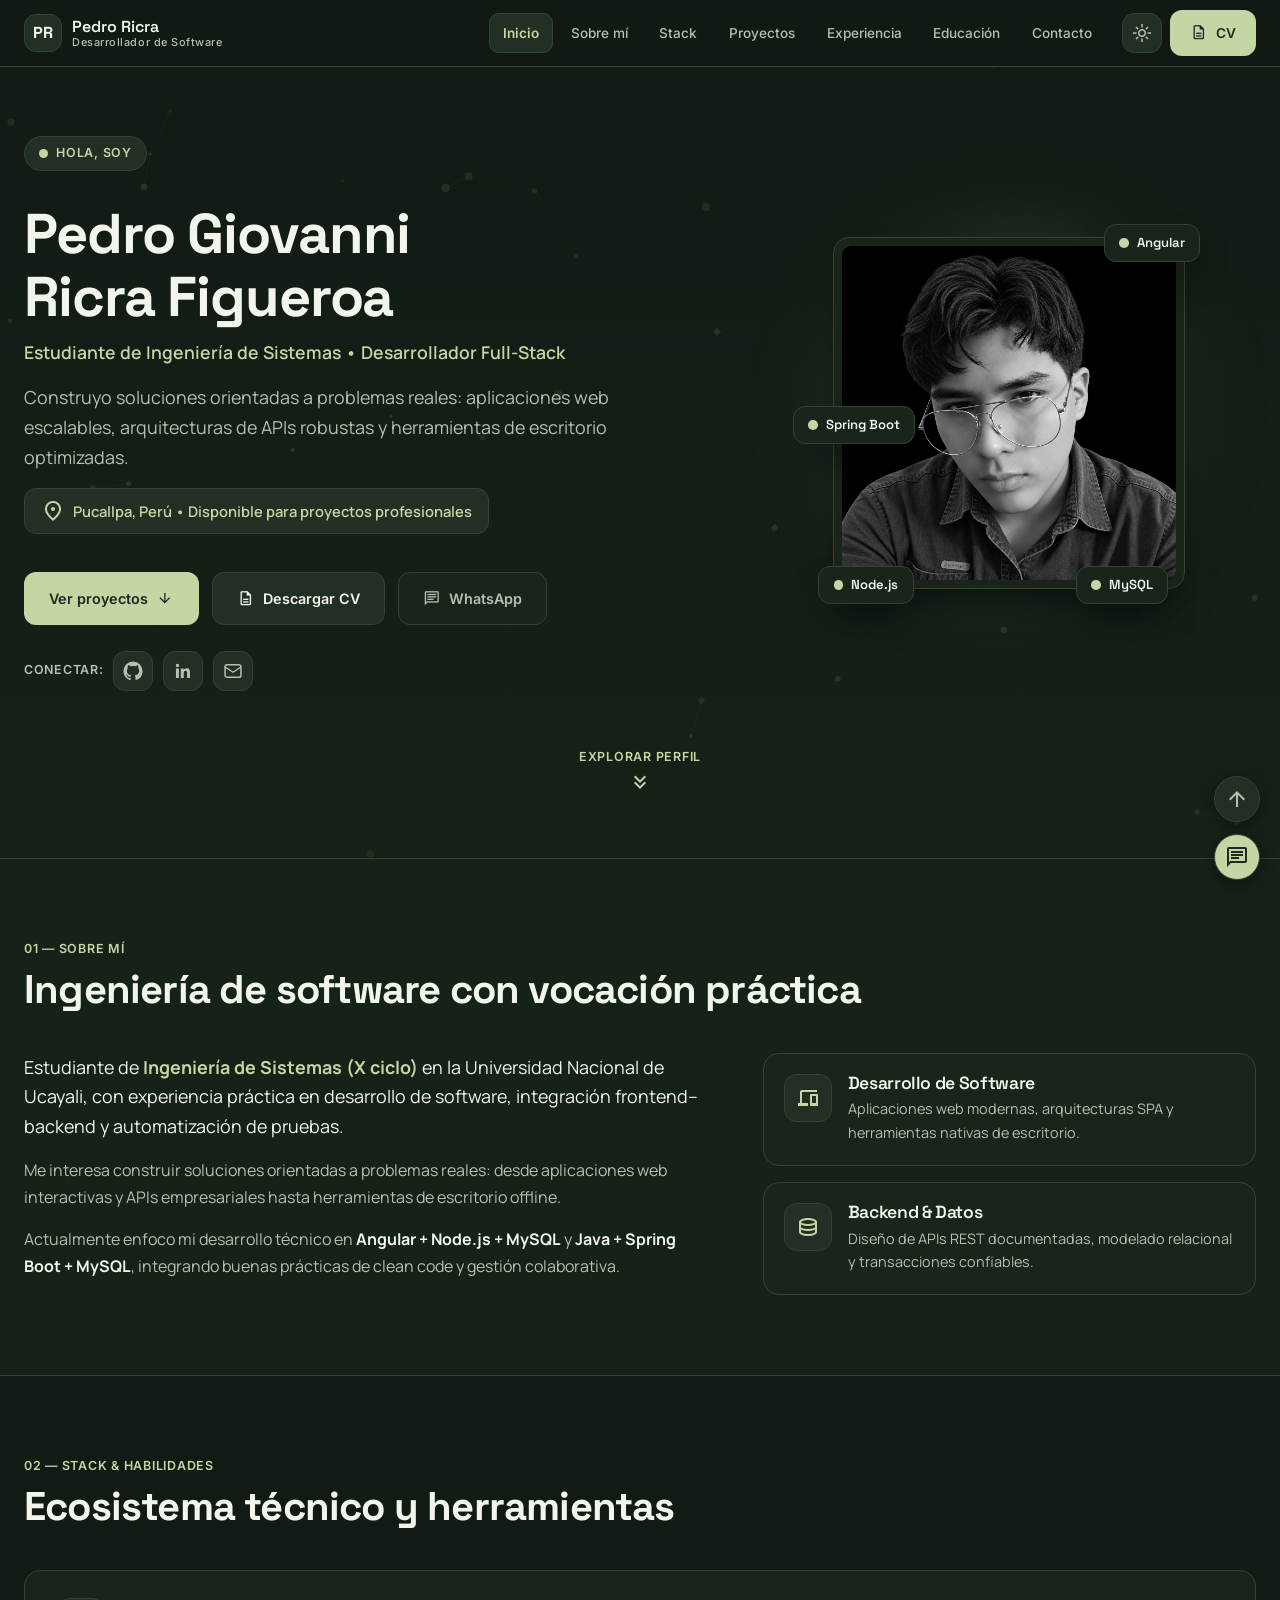
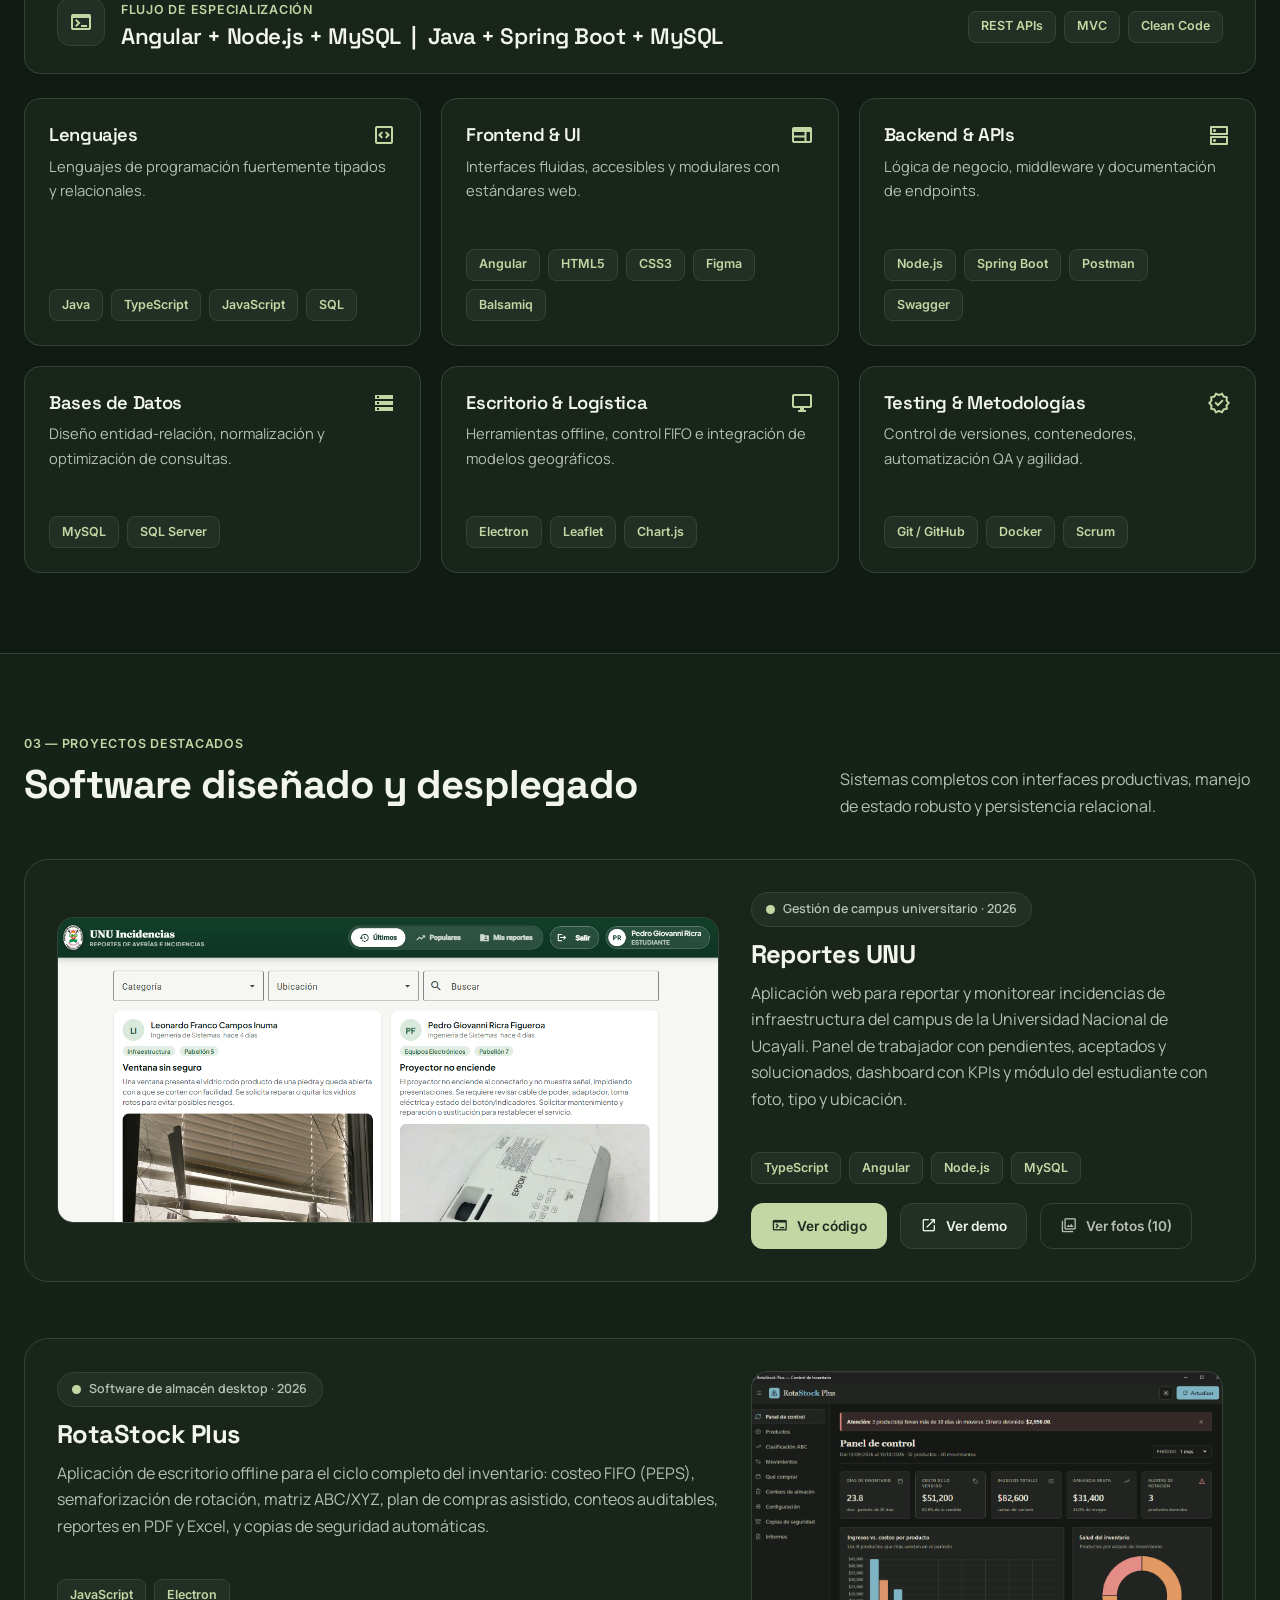
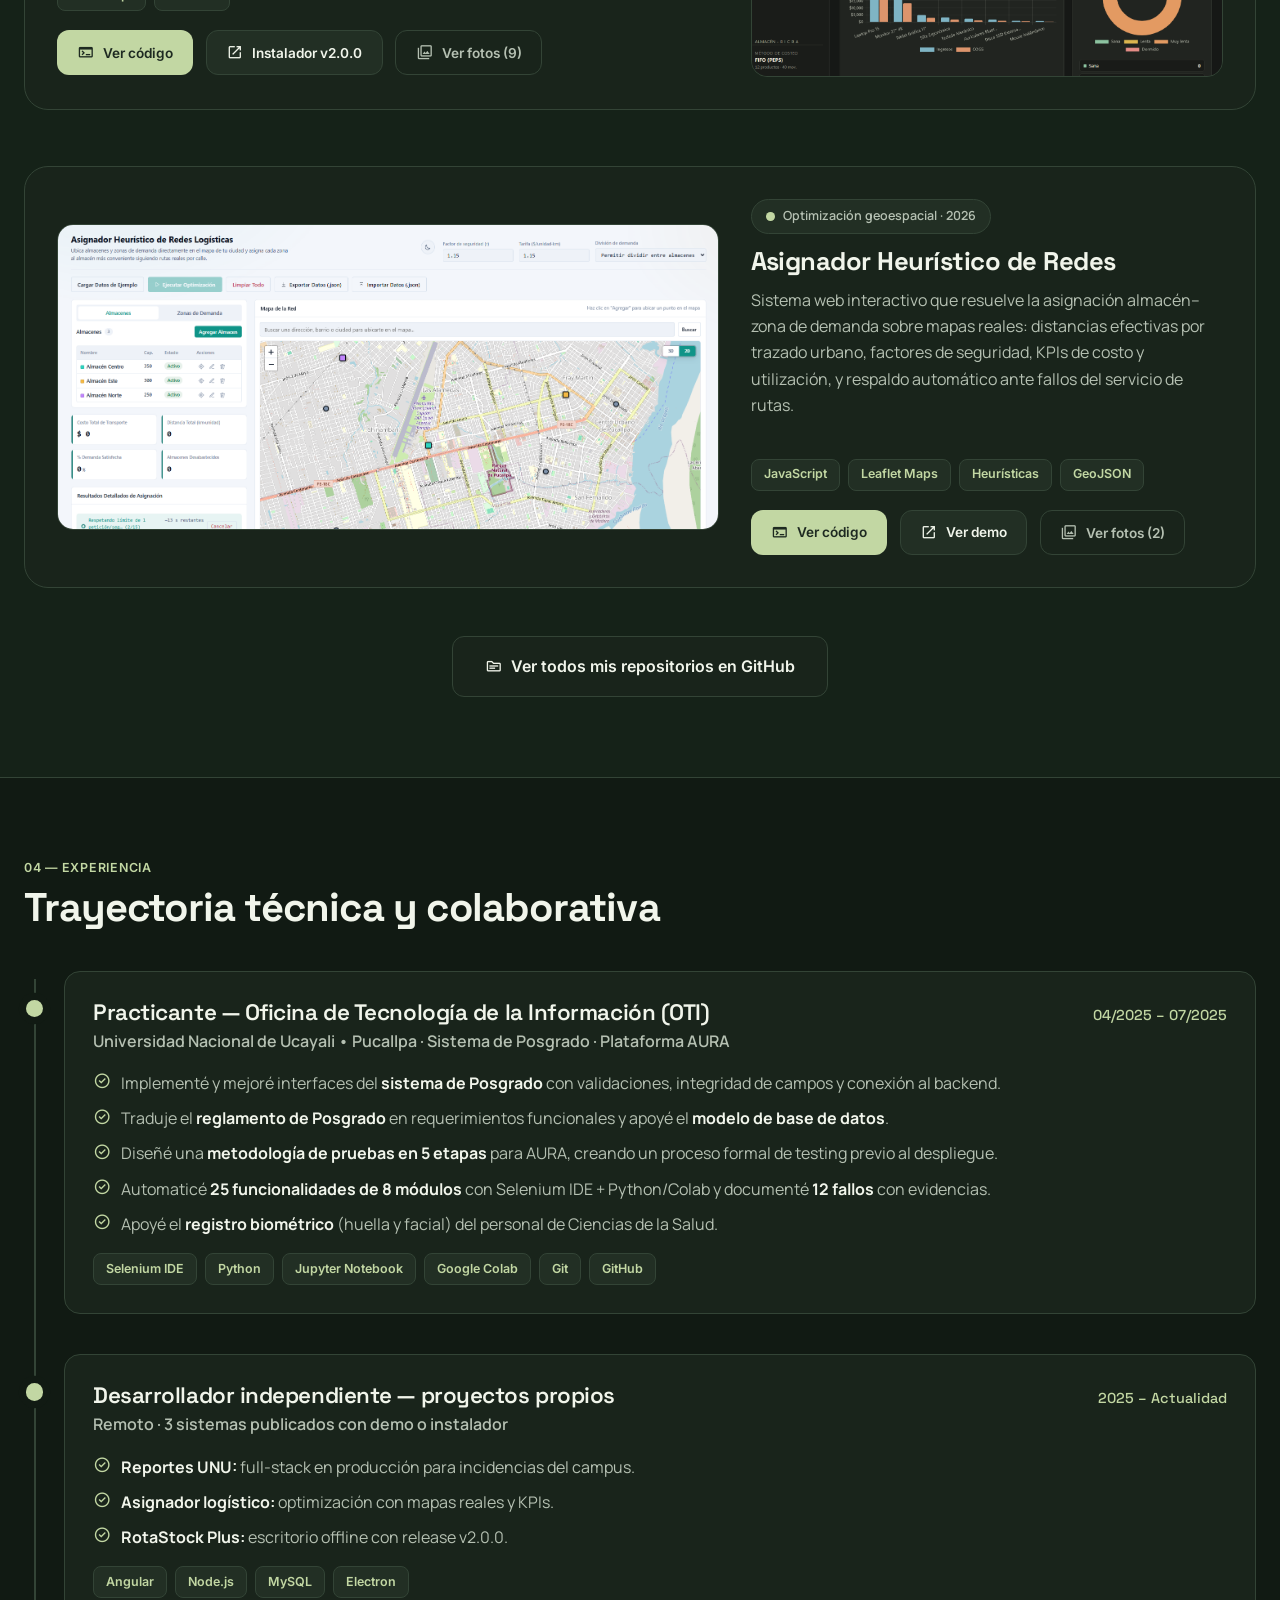
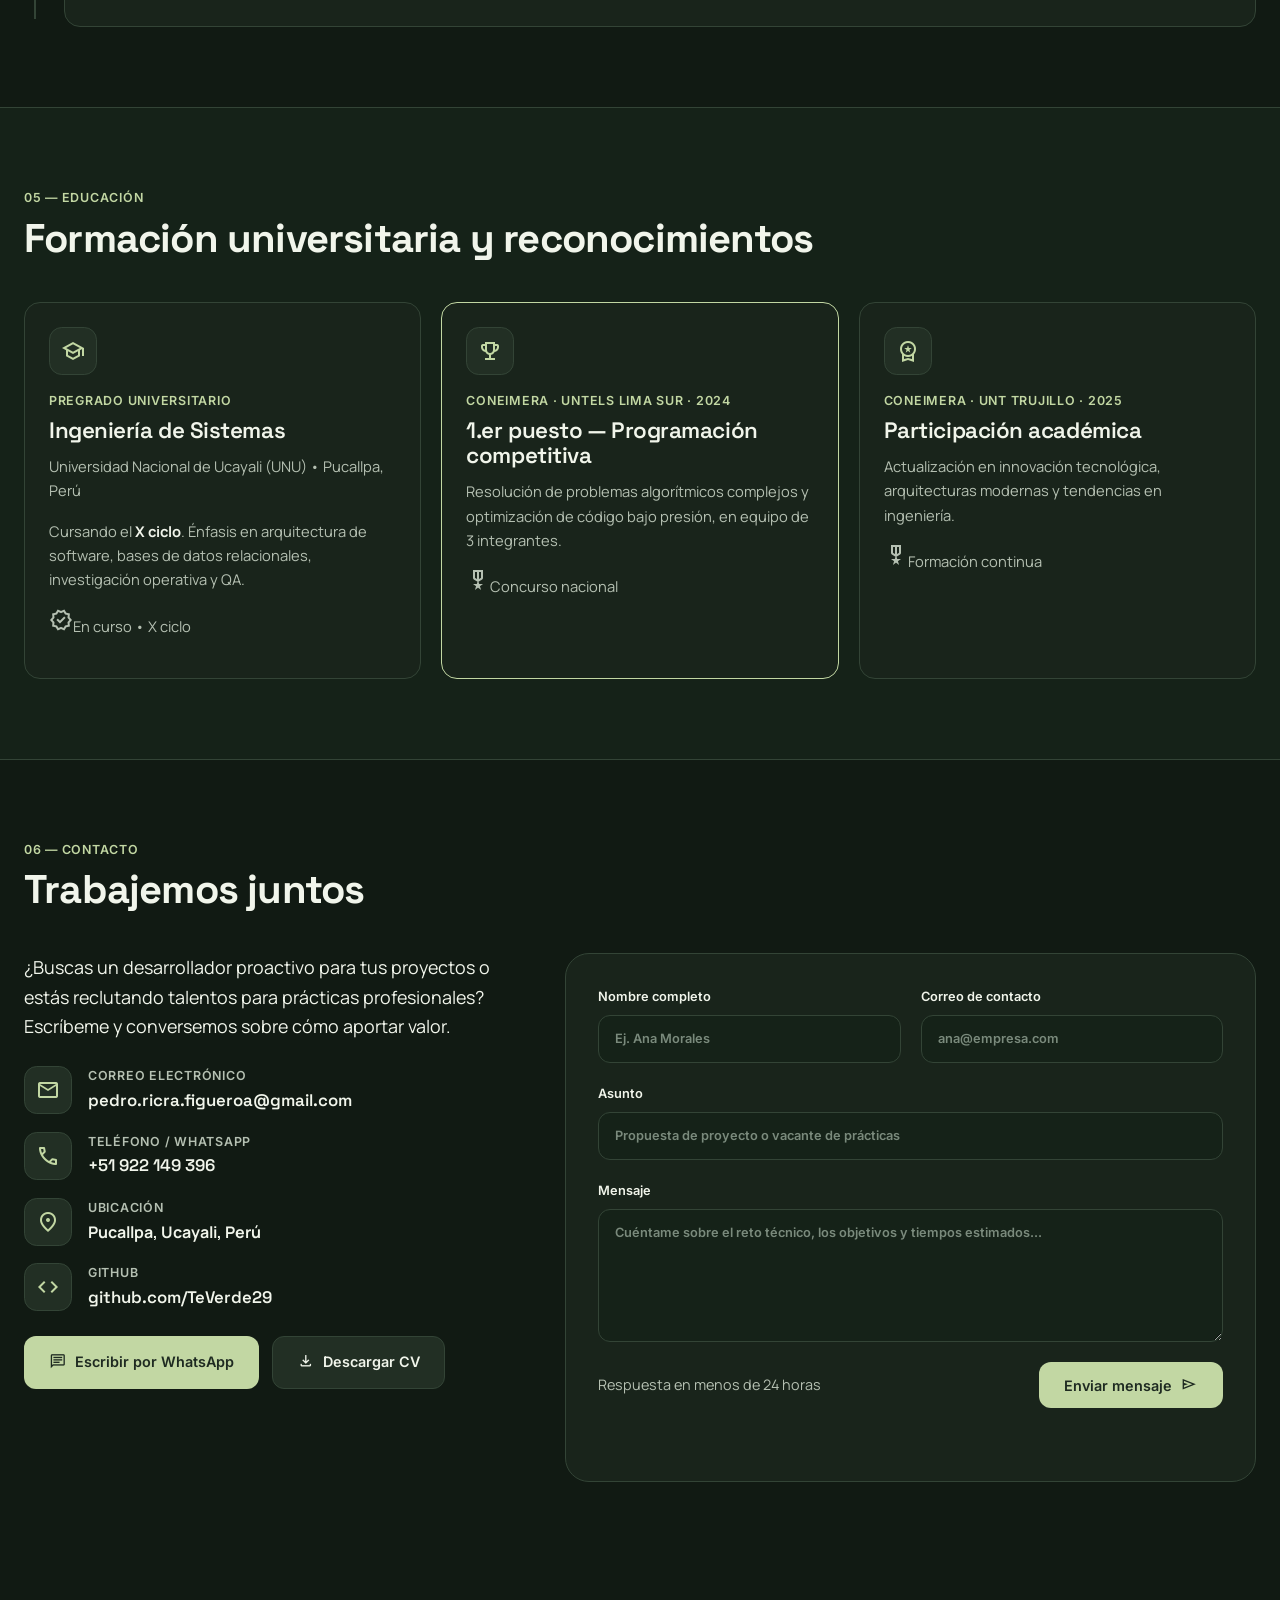
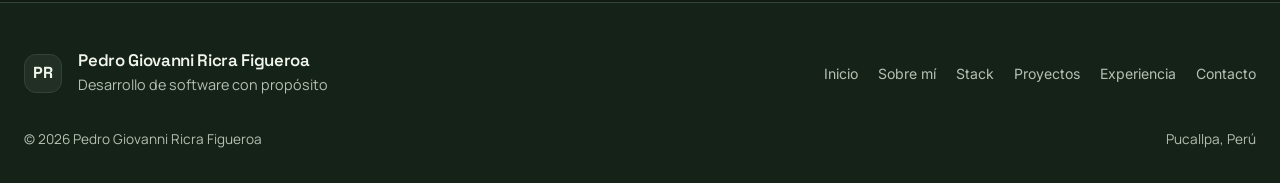
==== commit a1721419: "style(portafolio): fila de logos en proyectos como en skills Reemplaza mini logos en chips por fila " ====
--- a/index.html
+++ b/index.html
@@ -219,7 +219,13 @@
           <p class="pill pill-mini"><span class="dot"></span>Gestión de campus universitario · 2026</p>
           <h3>Reportes UNU</h3>
           <p>Aplicación web para reportar y monitorear incidencias de infraestructura del campus de la Universidad Nacional de Ucayali. Panel de trabajador con pendientes, aceptados y solucionados, dashboard con KPIs y módulo del estudiante con foto, tipo y ubicación.</p>
-          <p class="chips"><span><img class="chip-logo" src="https://skillicons.dev/icons?i=ts" alt="" loading="lazy" onerror="this.remove()">TypeScript</span><span><img class="chip-logo" src="https://skillicons.dev/icons?i=angular" alt="" loading="lazy" onerror="this.remove()">Angular</span><span><img class="chip-logo" src="https://skillicons.dev/icons?i=nodejs" alt="" loading="lazy" onerror="this.remove()">Node.js</span><span><img class="chip-logo" src="https://skillicons.dev/icons?i=mysql" alt="" loading="lazy" onerror="this.remove()">MySQL</span></p>
+          <p class="skill-logos">
+            <img src="https://skillicons.dev/icons?i=ts" alt="Logo de TypeScript" loading="lazy" onerror="this.remove()">
+            <img src="https://skillicons.dev/icons?i=angular" alt="Logo de Angular" loading="lazy" onerror="this.remove()">
+            <img src="https://skillicons.dev/icons?i=nodejs" alt="Logo de Node.js" loading="lazy" onerror="this.remove()">
+            <img src="https://skillicons.dev/icons?i=mysql" alt="Logo de MySQL" loading="lazy" onerror="this.remove()">
+          </p>
+          <p class="chips"><span>TypeScript</span><span>Angular</span><span>Node.js</span><span>MySQL</span></p>
           <div class="project-btns">
             <a class="btn btn-primary btn-sm" href="https://github.com/TeVerde29/Reportes_UNU" target="_blank" rel="noopener"><span class="material-symbols-outlined shift">terminal</span><span>Ver código</span></a>
             <a class="btn btn-secondary btn-sm" href="https://reportes-unu.vercel.app/" target="_blank" rel="noopener"><span class="material-symbols-outlined shift">open_in_new</span><span>Ver demo</span></a>
@@ -232,7 +238,11 @@
           <p class="pill pill-mini"><span class="dot"></span>Software de almacén desktop · 2026</p>
           <h3>RotaStock Plus</h3>
           <p>Aplicación de escritorio offline para el ciclo completo del inventario: costeo FIFO (PEPS), semaforización de rotación, matriz ABC/XYZ, plan de compras asistido, conteos auditables, reportes en PDF y Excel, y copias de seguridad automáticas.</p>
-          <p class="chips"><span><img class="chip-logo" src="https://skillicons.dev/icons?i=js" alt="" loading="lazy" onerror="this.remove()">JavaScript</span><span><img class="chip-logo" src="https://skillicons.dev/icons?i=electron" alt="" loading="lazy" onerror="this.remove()">Electron</span></p>
+          <p class="skill-logos">
+            <img src="https://skillicons.dev/icons?i=js" alt="Logo de JavaScript" loading="lazy" onerror="this.remove()">
+            <img src="https://skillicons.dev/icons?i=electron" alt="Logo de Electron" loading="lazy" onerror="this.remove()">
+          </p>
+          <p class="chips"><span>JavaScript</span><span>Electron</span></p>
           <div class="project-btns">
             <a class="btn btn-primary btn-sm" href="https://github.com/TeVerde29/RotaStock-Plus" target="_blank" rel="noopener"><span class="material-symbols-outlined shift">terminal</span><span>Ver código</span></a>
             <a class="btn btn-secondary btn-sm" href="https://github.com/TeVerde29/RotaStock-Plus/releases/tag/v2.0.0" target="_blank" rel="noopener"><span class="material-symbols-outlined shift">open_in_new</span><span>Instalador v2.0.0</span></a>
@@ -251,7 +261,10 @@
           <p class="pill pill-mini"><span class="dot"></span>Optimización geoespacial · 2026</p>
           <h3>Asignador Heurístico de Redes</h3>
           <p>Sistema web interactivo que resuelve la asignación almacén–zona de demanda sobre mapas reales: distancias efectivas por trazado urbano, factores de seguridad, KPIs de costo y utilización, y respaldo automático ante fallos del servicio de rutas.</p>
-          <p class="chips"><span><img class="chip-logo" src="https://skillicons.dev/icons?i=js" alt="" loading="lazy" onerror="this.remove()">JavaScript</span><span>Leaflet Maps</span><span>Heurísticas</span><span>GeoJSON</span></p>
+          <p class="skill-logos">
+            <img src="https://skillicons.dev/icons?i=js" alt="Logo de JavaScript" loading="lazy" onerror="this.remove()">
+          </p>
+          <p class="chips"><span>JavaScript</span><span>Leaflet Maps</span><span>Heurísticas</span><span>GeoJSON</span></p>
           <div class="project-btns">
             <a class="btn btn-primary btn-sm" href="https://github.com/TeVerde29/Asignador-Heuristico-de-Redes-Logisticas" target="_blank" rel="noopener"><span class="material-symbols-outlined shift">terminal</span><span>Ver código</span></a>
             <a class="btn btn-secondary btn-sm" href="https://teverde29.github.io/Asignador-Heuristico-de-Redes-Logisticas/" target="_blank" rel="noopener"><span class="material-symbols-outlined shift">open_in_new</span><span>Ver demo</span></a>
--- a/styles.css
+++ b/styles.css
@@ -54,8 +54,6 @@
 .chips span{font-family:Inter,Arial,sans-serif;font-size:.78rem;font-weight:600;color:var(--accent);
   background:var(--chip-bg);border:1px solid var(--border);padding:.3rem .75rem;border-radius:.5rem;transition:transform .25s,border-color .25s}
 .chips span:hover{transform:translateY(-2px);border-color:var(--accent)}
-.chips span:has(img){display:inline-flex;align-items:center;gap:.35rem}
-.chip-logo{width:.95rem;height:.95rem}
 .btn{display:inline-flex;align-items:center;justify-content:center;gap:.5rem;font-family:Inter,Arial,sans-serif;
   font-weight:600;font-size:.9rem;text-decoration:none;border-radius:.75rem;padding:.85rem 1.5rem;cursor:pointer;
   border:1px solid transparent;transition:transform .25s,background .25s,color .25s,border-color .25s,box-shadow .25s}
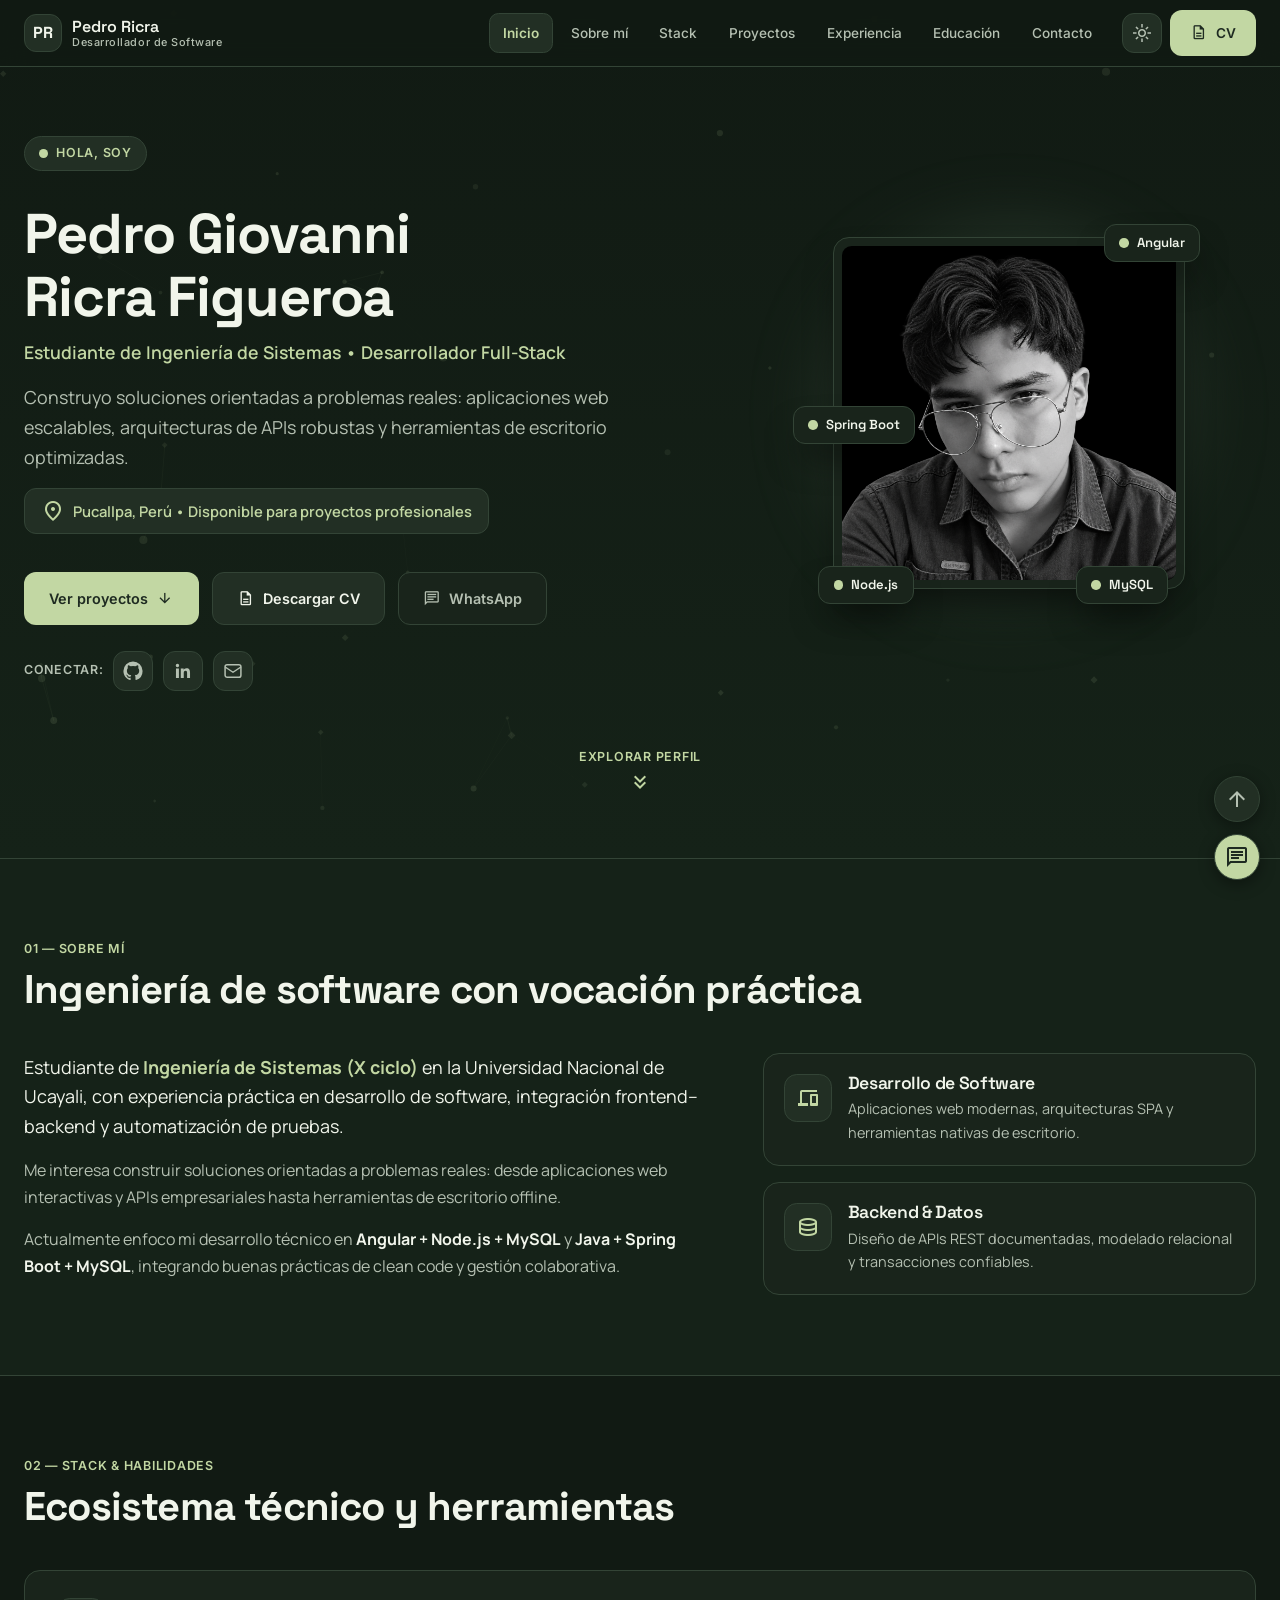
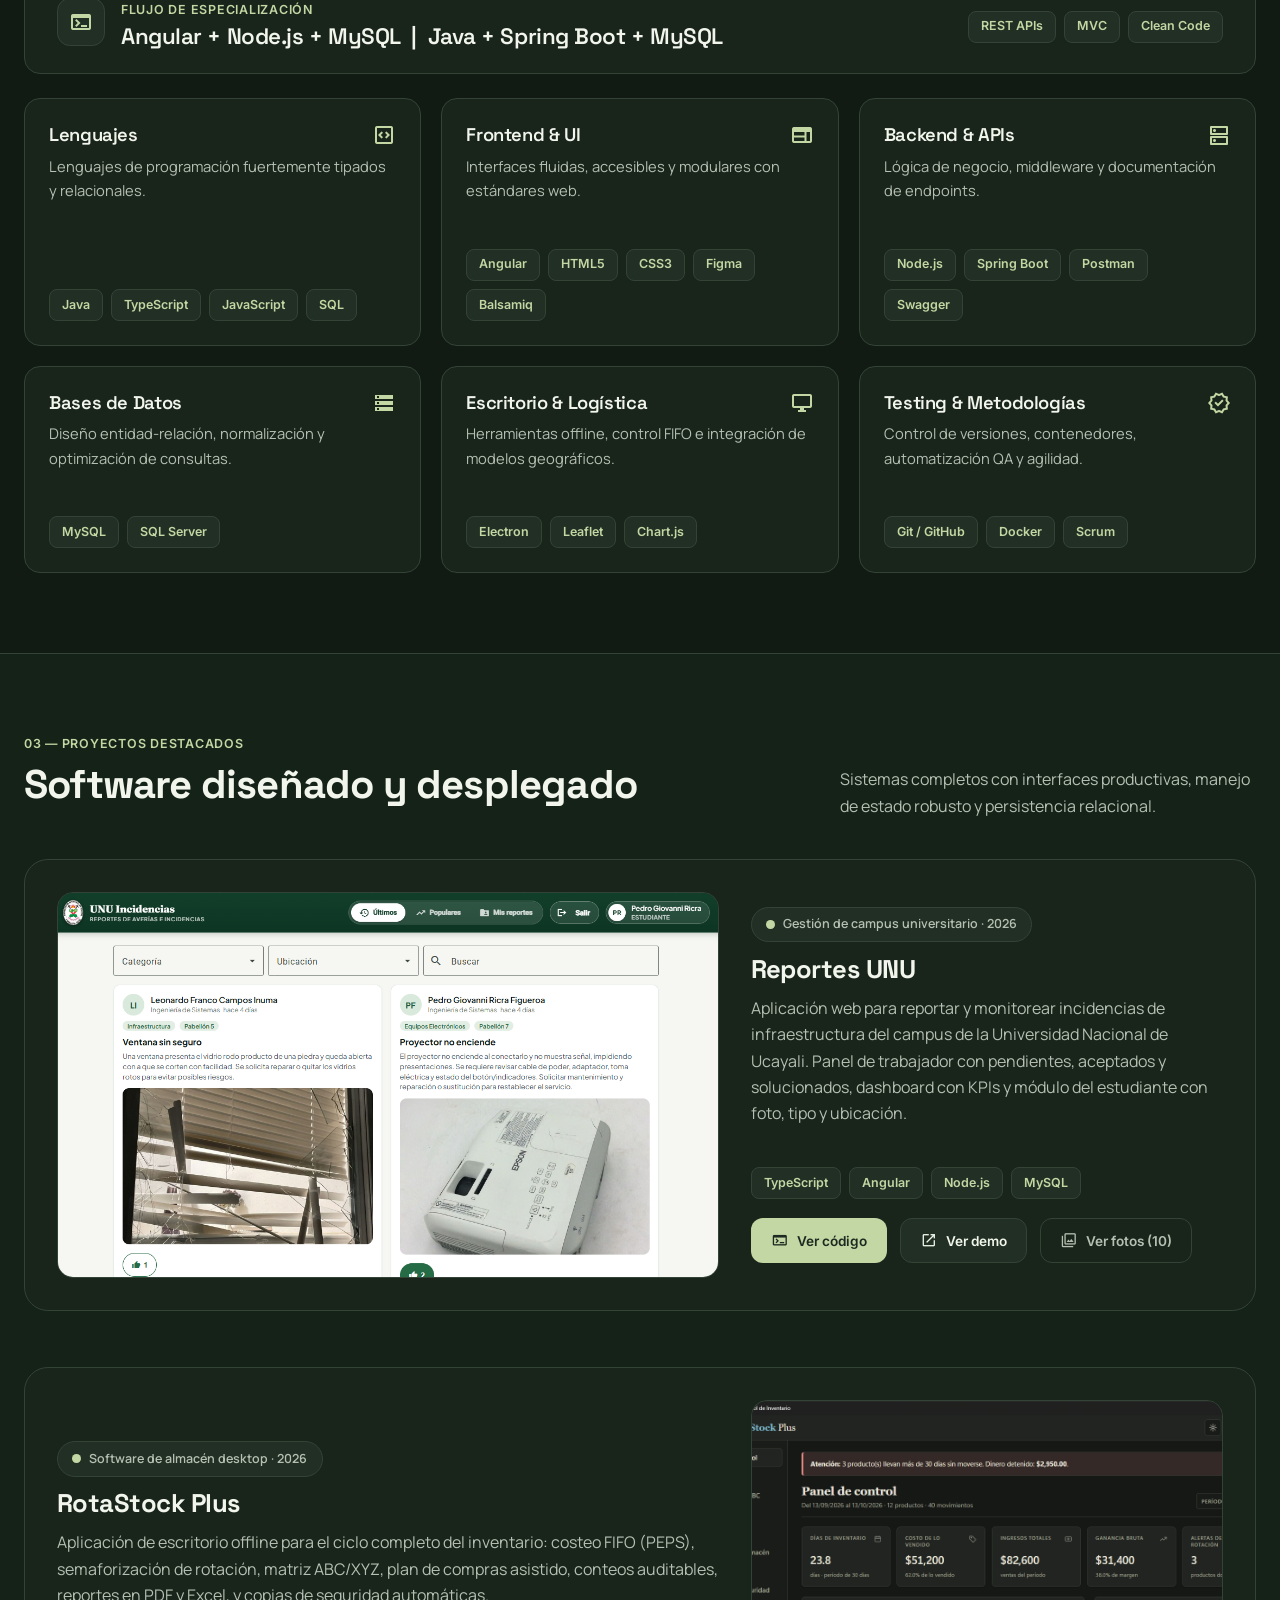
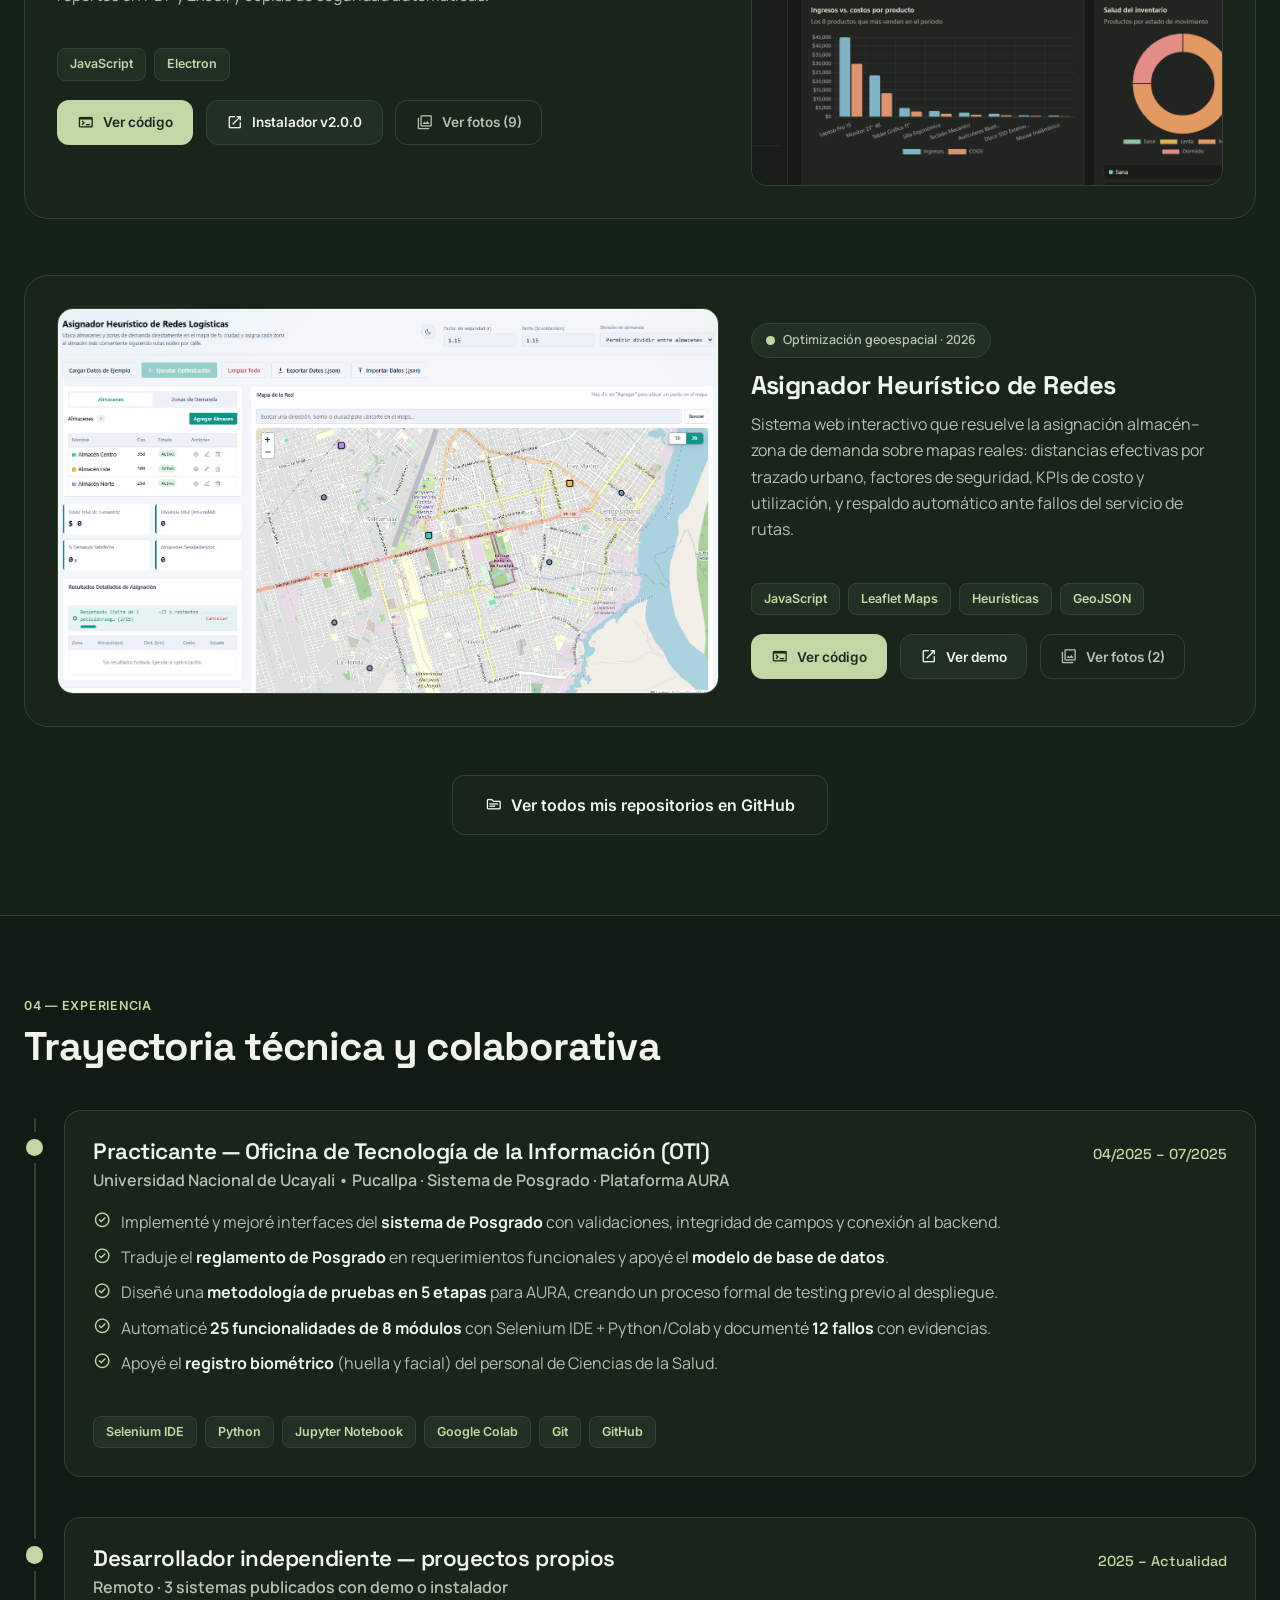
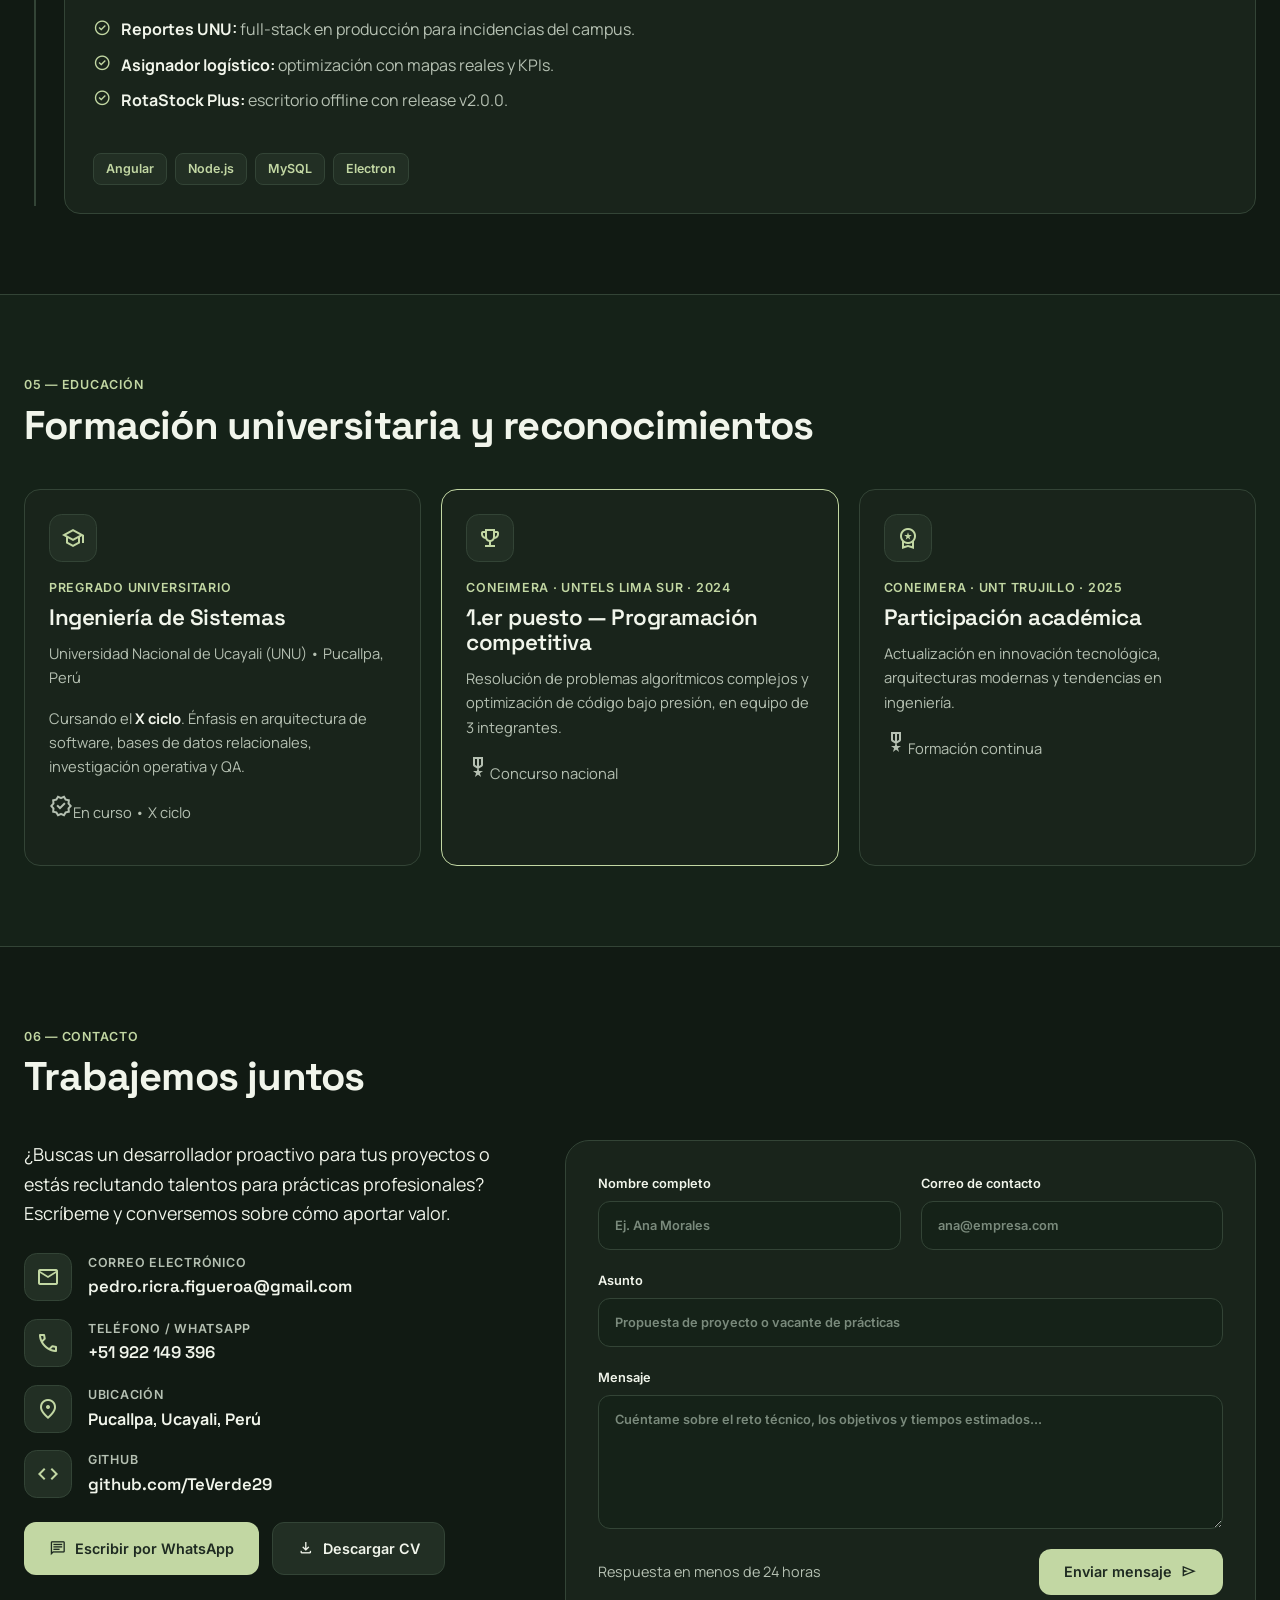
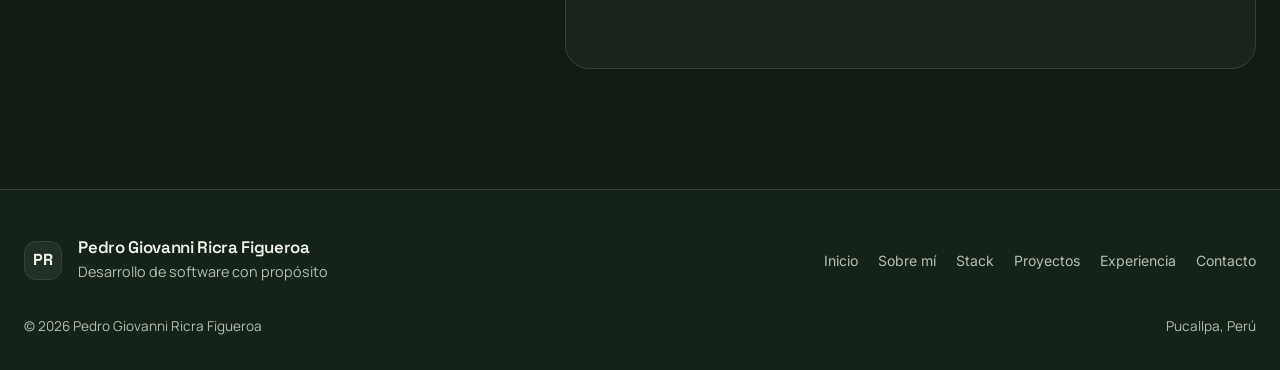
==== commit 29b87e21: "feat(portafolio): logos en tarjetas de experiencia Agrega fila de logos sobre los chips en los dos i" ====
--- a/index.html
+++ b/index.html
@@ -298,6 +298,12 @@
             <li><span class="material-symbols-outlined">check_circle</span><span>Automaticé <strong>25 funcionalidades de 8 módulos</strong> con Selenium IDE + Python/Colab y documenté <strong>12 fallos</strong> con evidencias.</span></li>
             <li><span class="material-symbols-outlined">check_circle</span><span>Apoyé el <strong>registro biométrico</strong> (huella y facial) del personal de Ciencias de la Salud.</span></li>
           </ul>
+          <p class="skill-logos">
+            <img src="https://skillicons.dev/icons?i=selenium" alt="Logo de Selenium" loading="lazy" onerror="this.remove()">
+            <img src="https://skillicons.dev/icons?i=py" alt="Logo de Python" loading="lazy" onerror="this.remove()">
+            <img src="https://skillicons.dev/icons?i=git" alt="Logo de Git" loading="lazy" onerror="this.remove()">
+            <img src="https://skillicons.dev/icons?i=github" alt="Logo de GitHub" loading="lazy" onerror="this.remove()">
+          </p>
           <p class="chips"><span>Selenium IDE</span><span>Python</span><span>Jupyter Notebook</span><span>Google Colab</span><span>Git</span><span>GitHub</span></p>
         </div>
       </article>
@@ -310,6 +316,12 @@
             <li><span class="material-symbols-outlined">check_circle</span><span><strong>Asignador logístico:</strong> optimización con mapas reales y KPIs.</span></li>
             <li><span class="material-symbols-outlined">check_circle</span><span><strong>RotaStock Plus:</strong> escritorio offline con release v2.0.0.</span></li>
           </ul>
+          <p class="skill-logos">
+            <img src="https://skillicons.dev/icons?i=angular" alt="Logo de Angular" loading="lazy" onerror="this.remove()">
+            <img src="https://skillicons.dev/icons?i=nodejs" alt="Logo de Node.js" loading="lazy" onerror="this.remove()">
+            <img src="https://skillicons.dev/icons?i=mysql" alt="Logo de MySQL" loading="lazy" onerror="this.remove()">
+            <img src="https://skillicons.dev/icons?i=electron" alt="Logo de Electron" loading="lazy" onerror="this.remove()">
+          </p>
           <p class="chips"><span>Angular</span><span>Node.js</span><span>MySQL</span><span>Electron</span></p>
         </div>
       </article>
--- a/styles.css
+++ b/styles.css
@@ -182,7 +182,7 @@
 .project:hover{transform:translateY(-6px);box-shadow:var(--shadow);border-color:var(--accent)}
 .project.flip .project-body{order:-1}
 .project-img{display:block;border-radius:1rem;overflow:hidden;border:1px solid var(--border);background:var(--elevated)}
-.project-img img{width:100%;height:19rem;object-fit:cover;object-position:top center;transition:transform .5s}
+.project-img img{width:100%;height:24rem;object-fit:cover;object-position:top center;transition:transform .5s}
 .project-img:hover img{transform:scale(1.03)}
 .project-body h3{font-size:1.6rem;font-weight:700}
 .project-body p{color:var(--muted)}
@@ -292,7 +292,7 @@
   .form-row{grid-template-columns:1fr}
   .hero{padding-top:7rem}
   .project{padding:1.25rem}
-  .project-img img{height:14rem}
+  .project-img img{height:17rem}
 }
 @media (prefers-reduced-motion:reduce){
   html{scroll-behavior:auto}
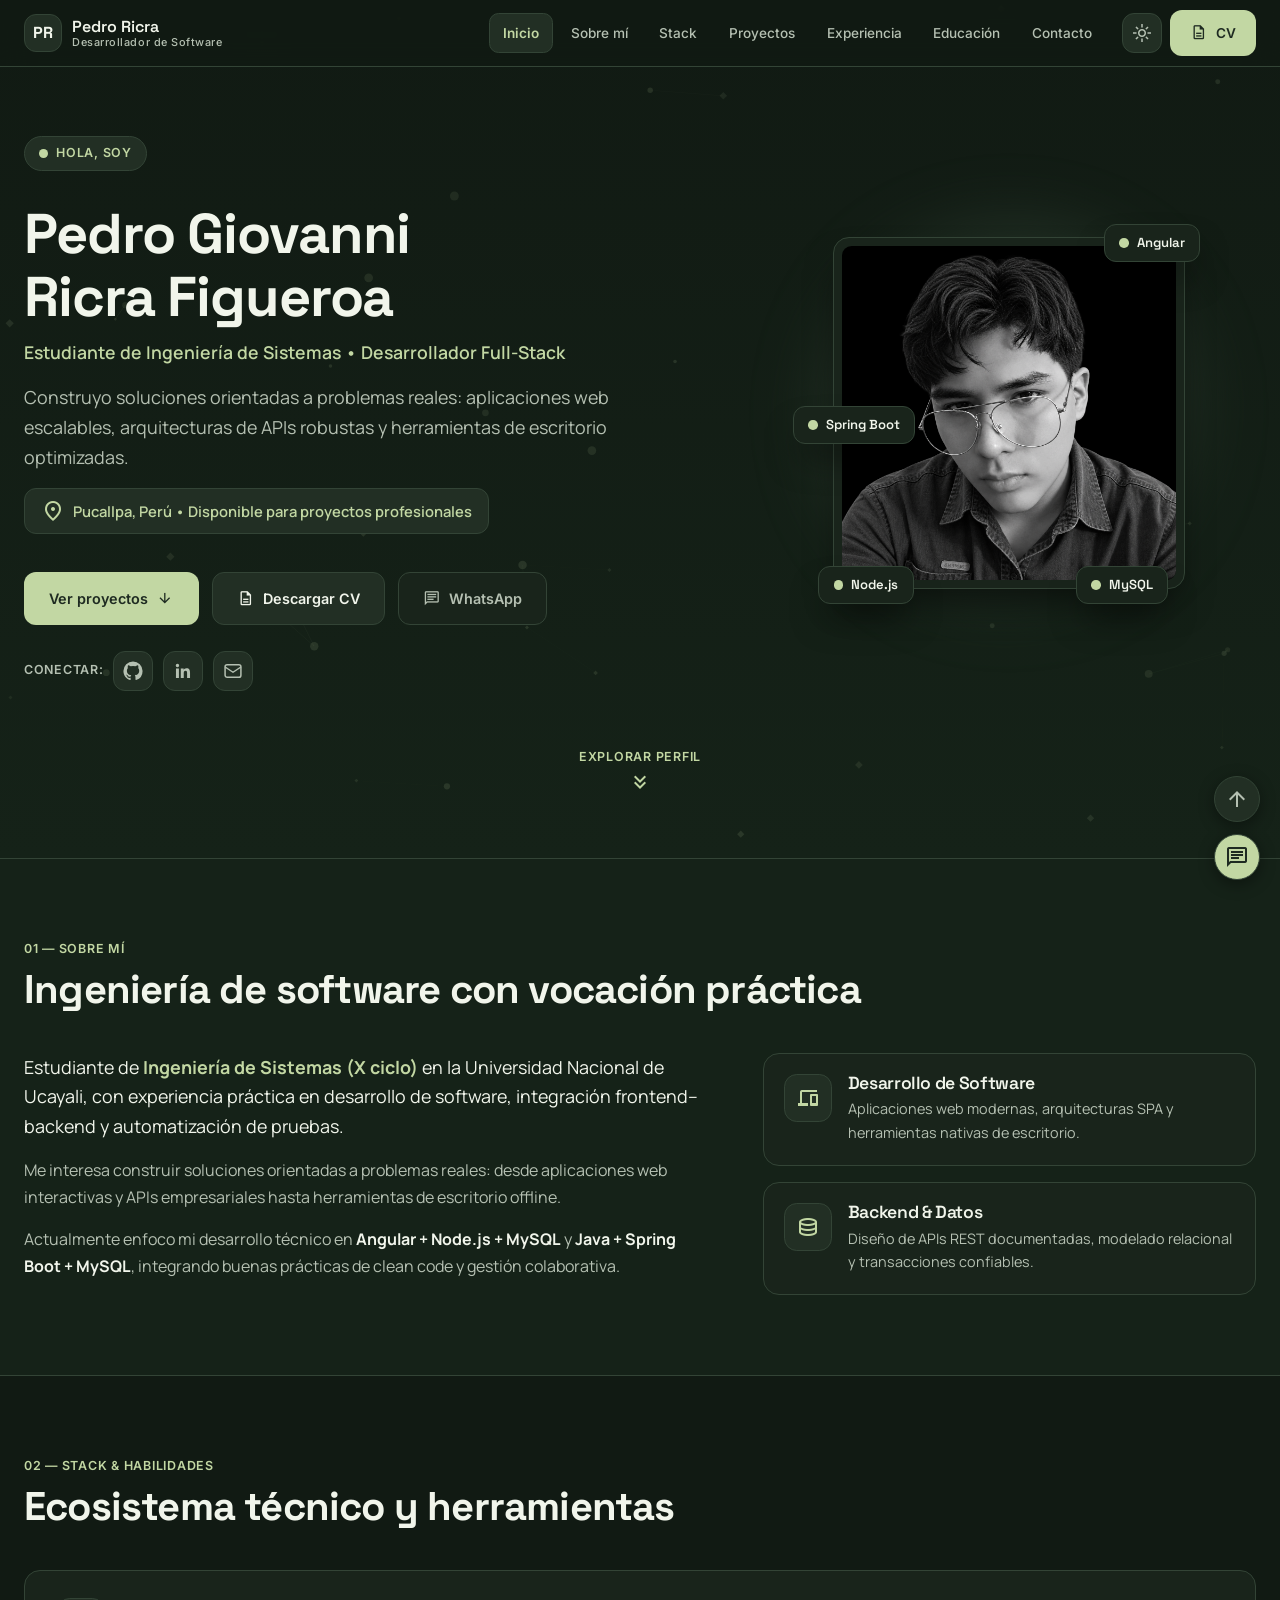
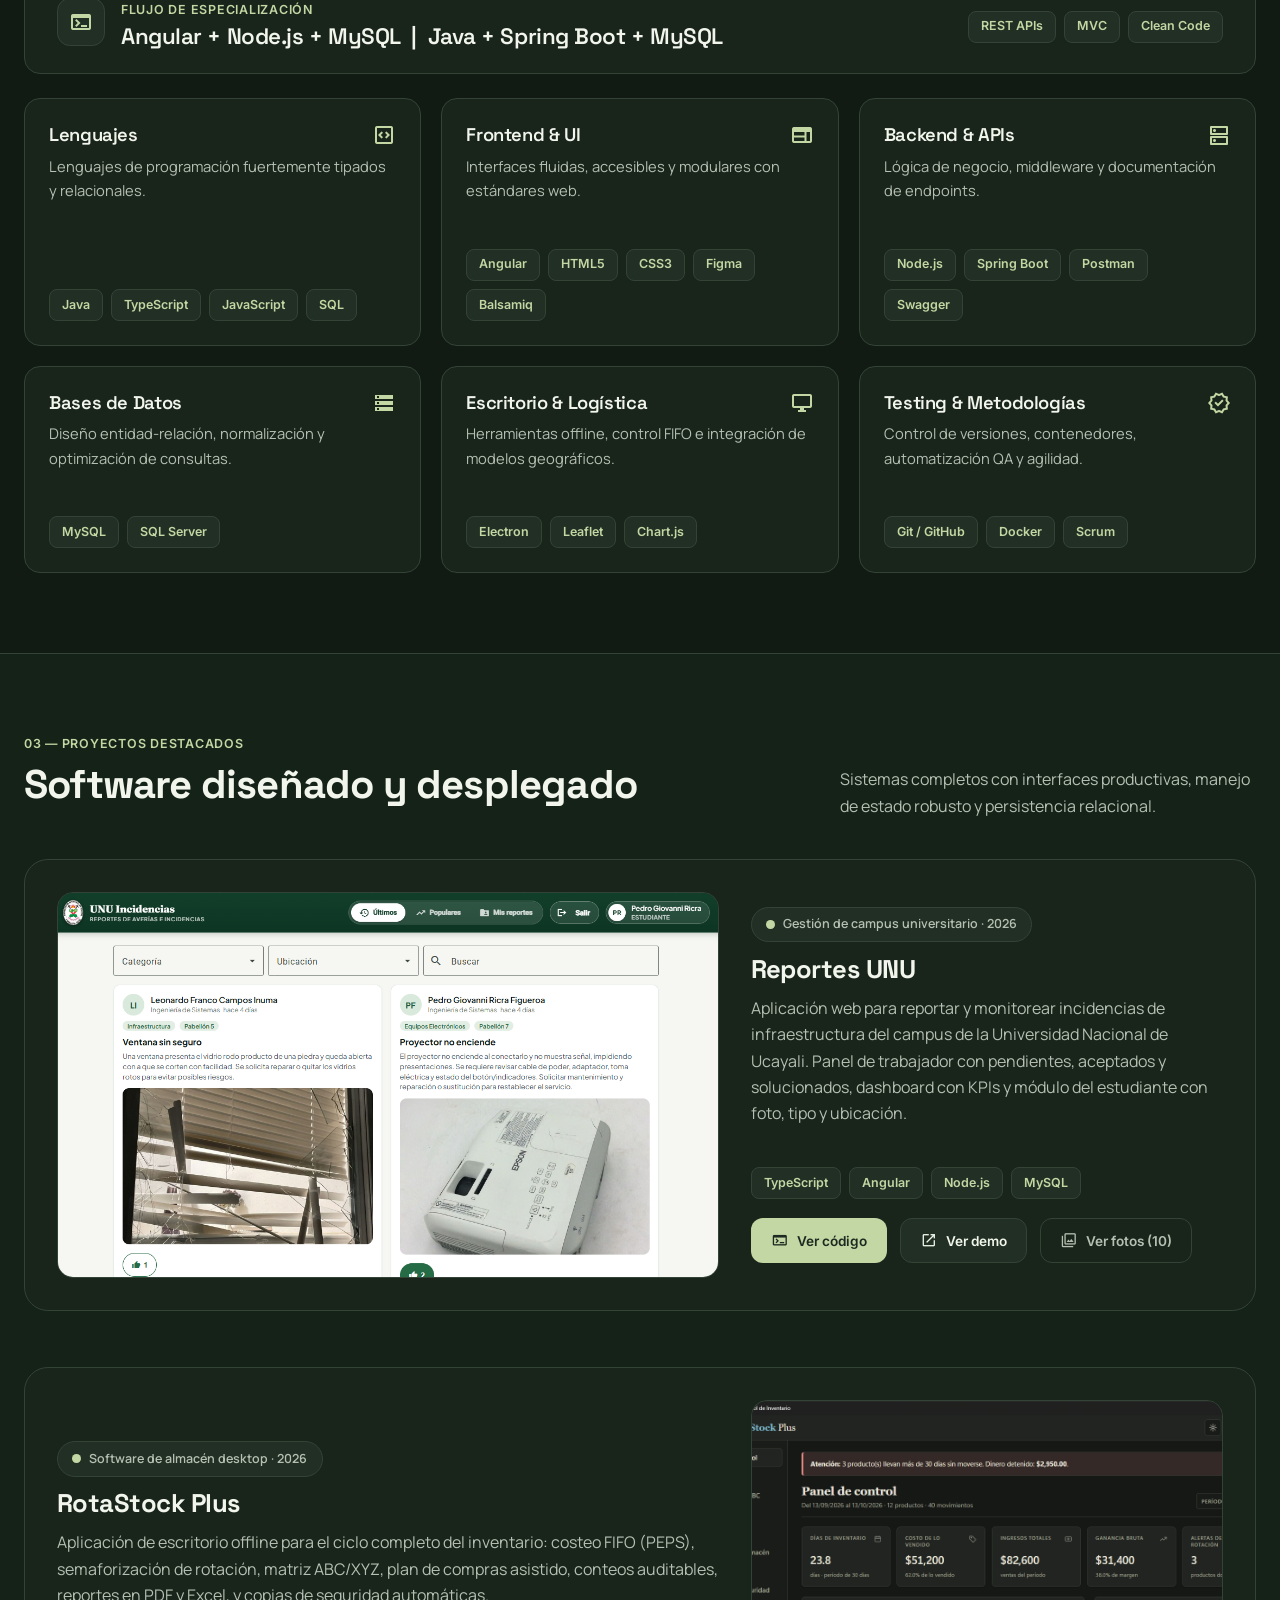
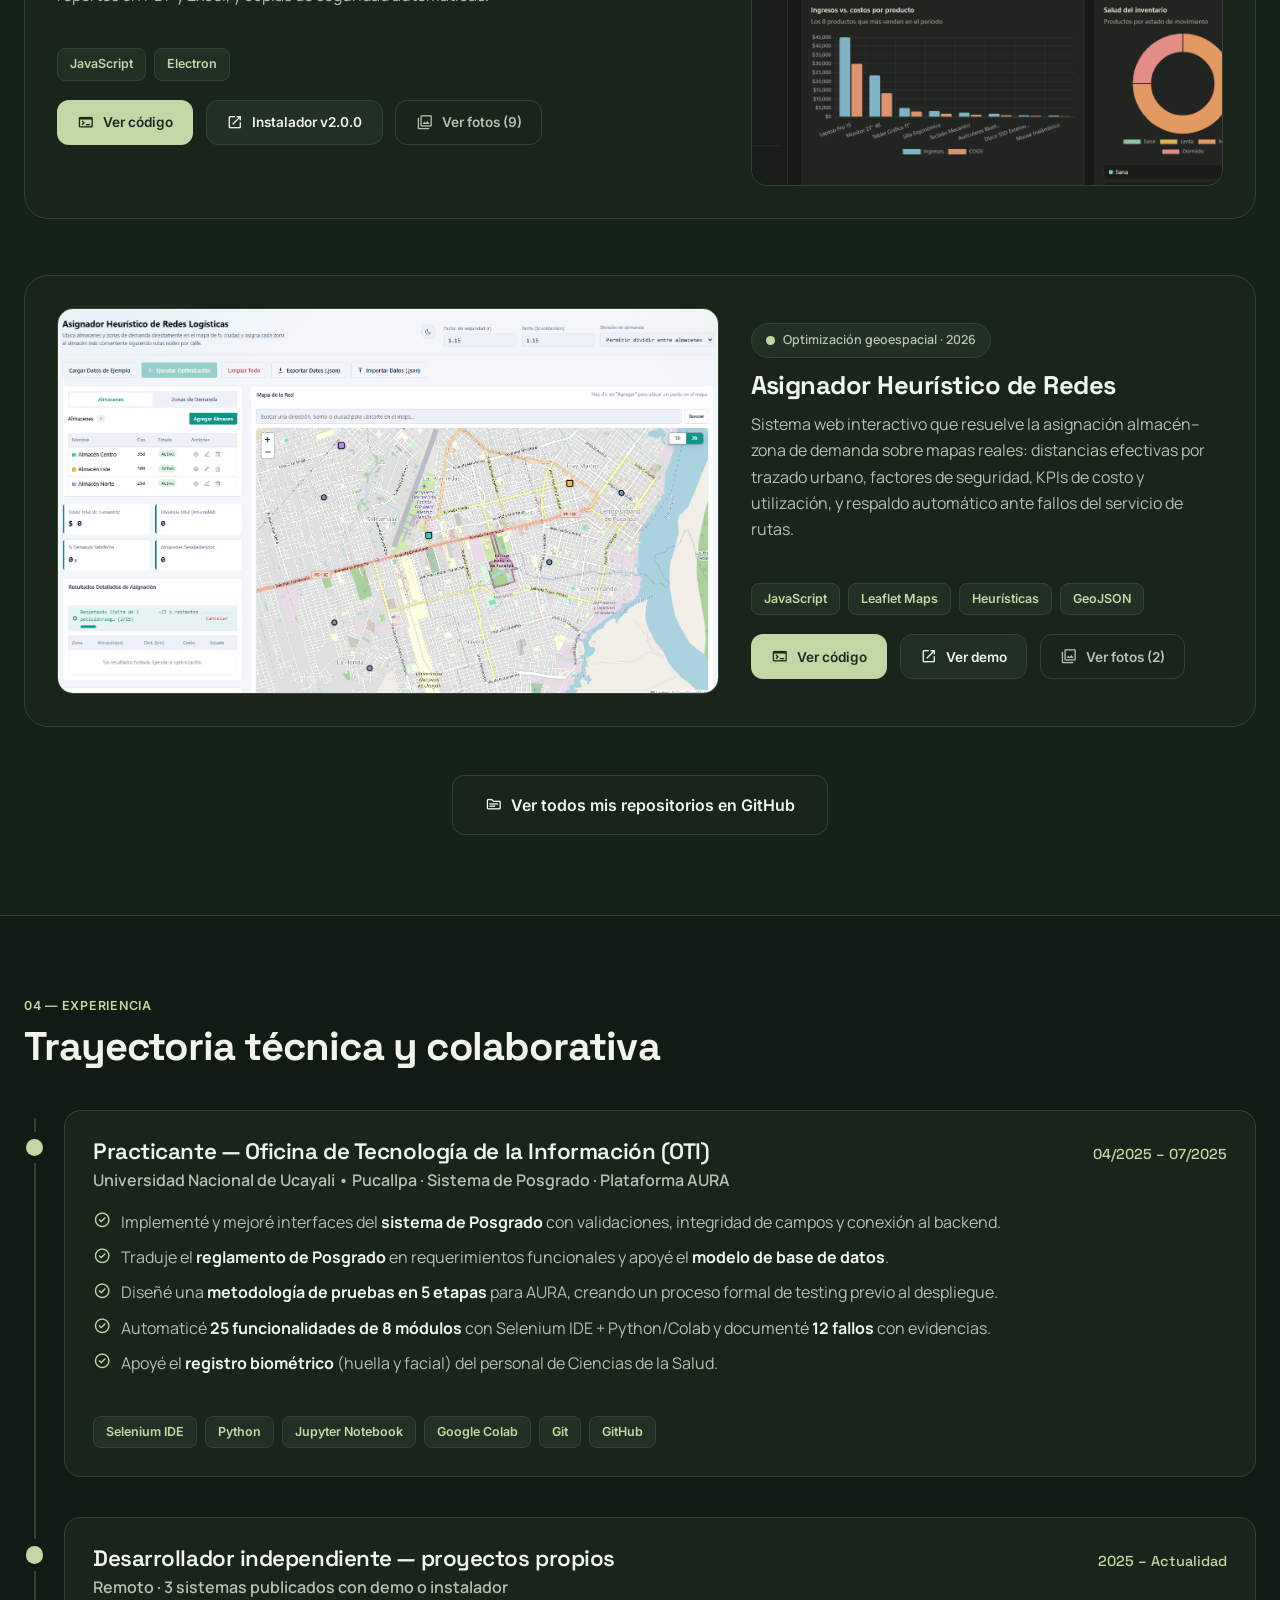
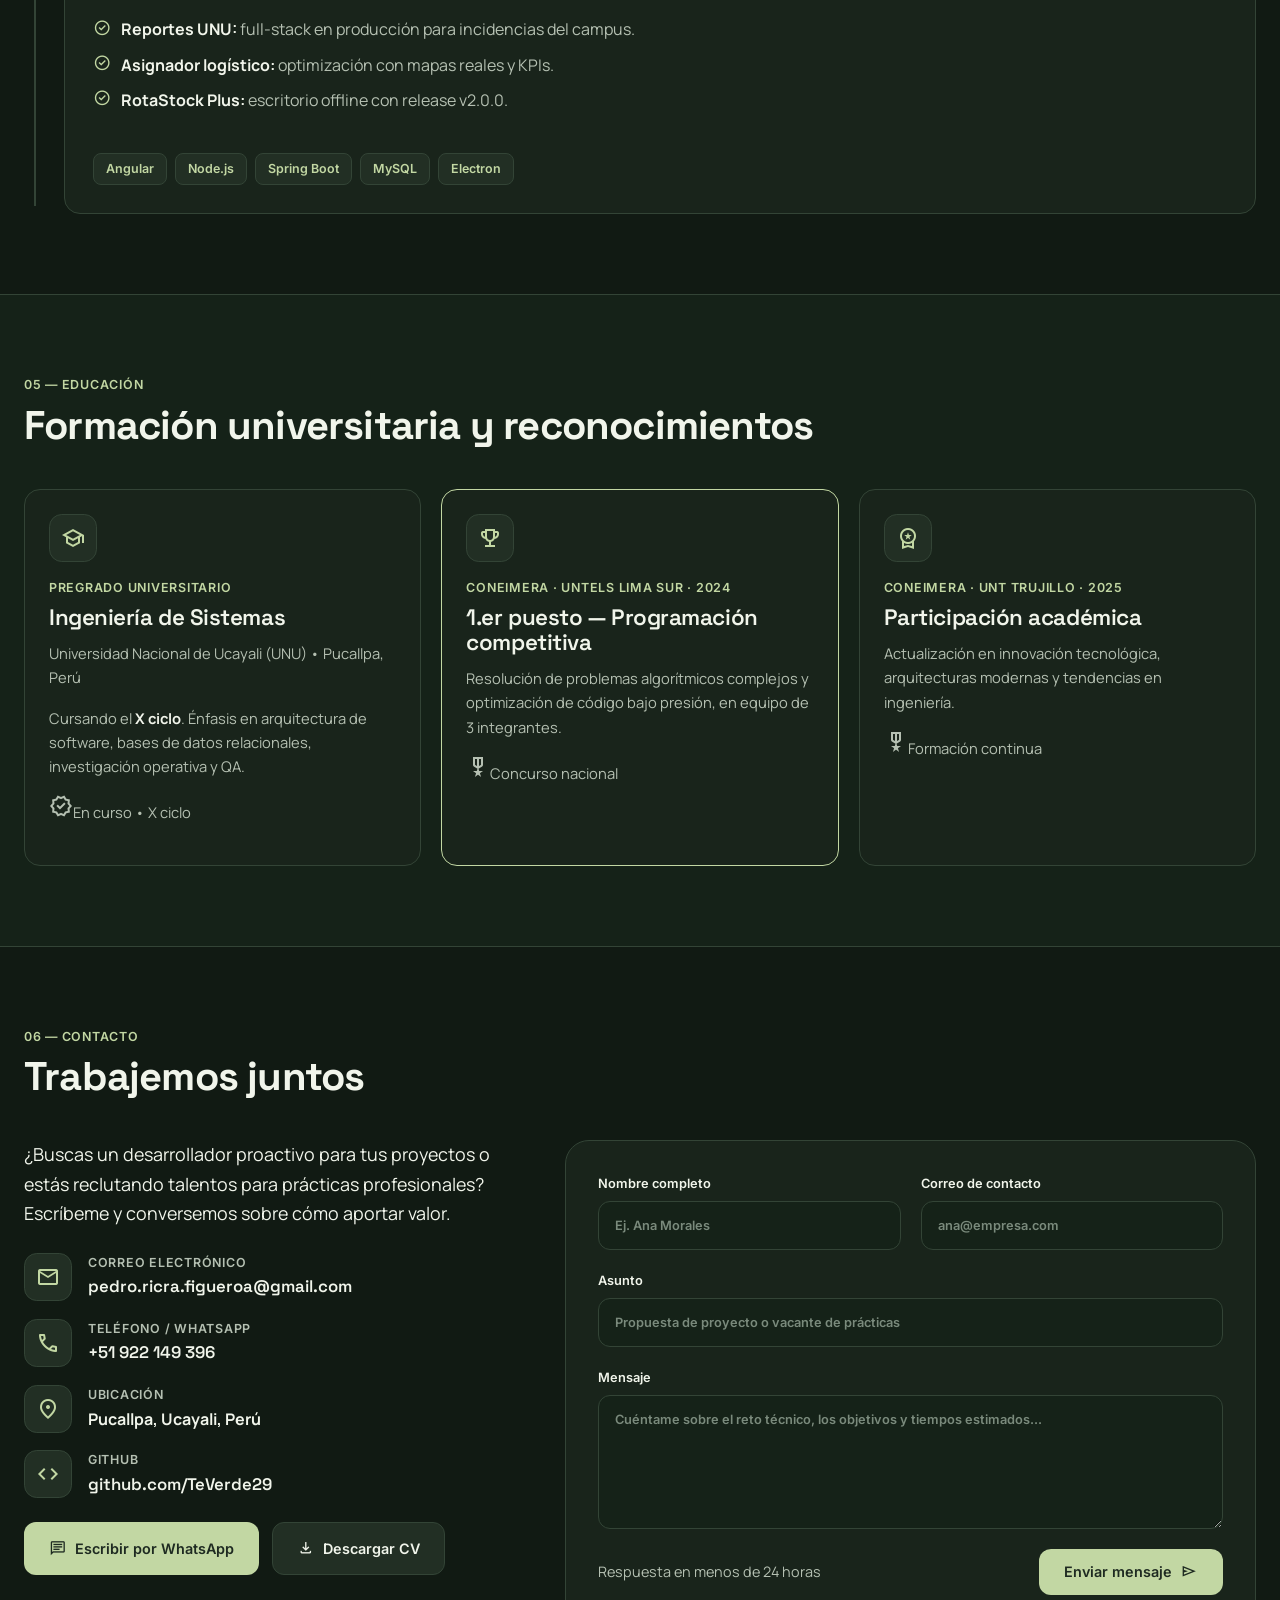
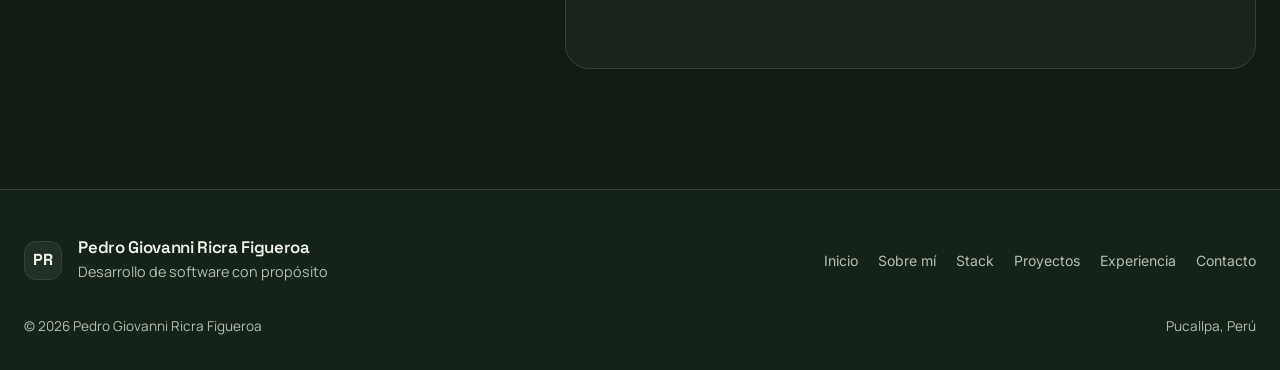
==== commit 158103da: "fix(portafolio): icono correcto de Spring Boot skillicons usa el codigo spring, no spring-boot que d" ====
--- a/index.html
+++ b/index.html
@@ -319,10 +319,11 @@
           <p class="skill-logos">
             <img src="https://skillicons.dev/icons?i=angular" alt="Logo de Angular" loading="lazy" onerror="this.remove()">
             <img src="https://skillicons.dev/icons?i=nodejs" alt="Logo de Node.js" loading="lazy" onerror="this.remove()">
+            <img src="https://skillicons.dev/icons?i=spring" alt="Logo de Spring Boot" loading="lazy" onerror="this.remove()">
             <img src="https://skillicons.dev/icons?i=mysql" alt="Logo de MySQL" loading="lazy" onerror="this.remove()">
             <img src="https://skillicons.dev/icons?i=electron" alt="Logo de Electron" loading="lazy" onerror="this.remove()">
           </p>
-          <p class="chips"><span>Angular</span><span>Node.js</span><span>MySQL</span><span>Electron</span></p>
+          <p class="chips"><span>Angular</span><span>Node.js</span><span>Spring Boot</span><span>MySQL</span><span>Electron</span></p>
         </div>
       </article>
     </div>
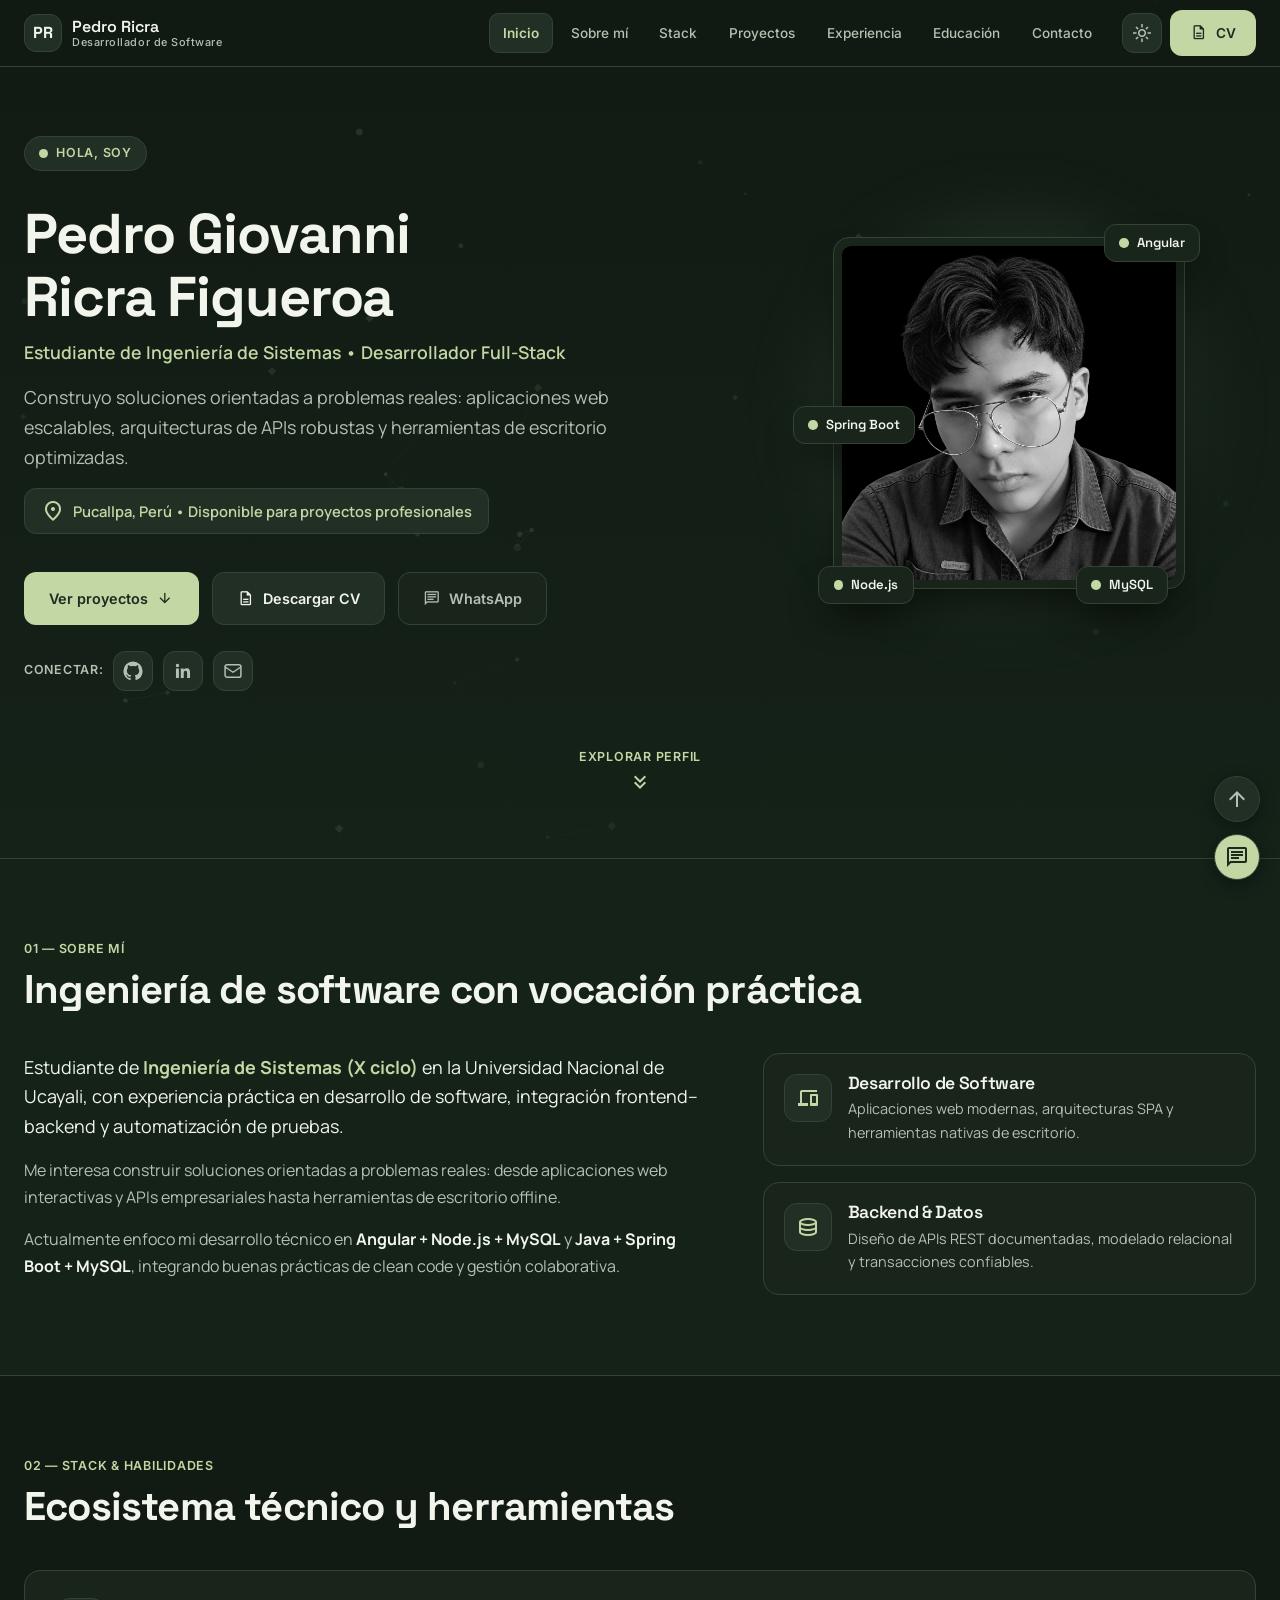
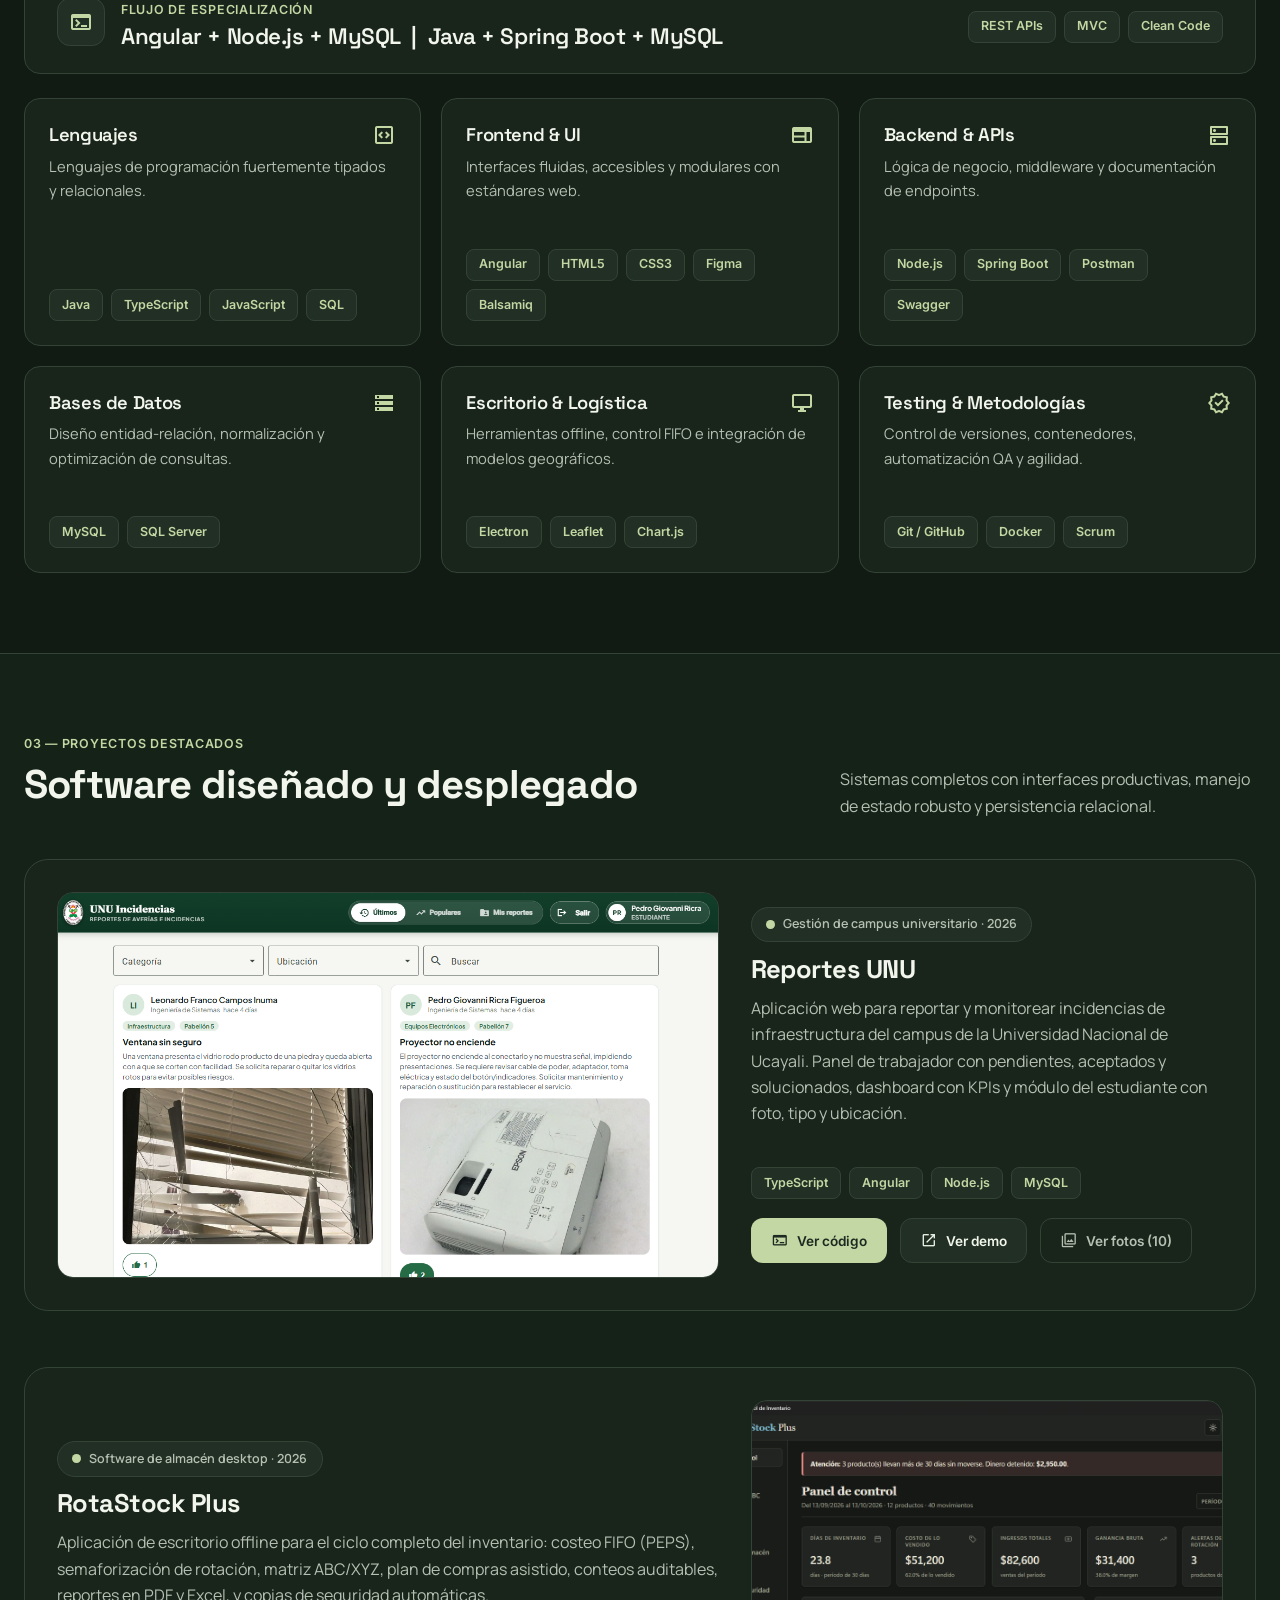
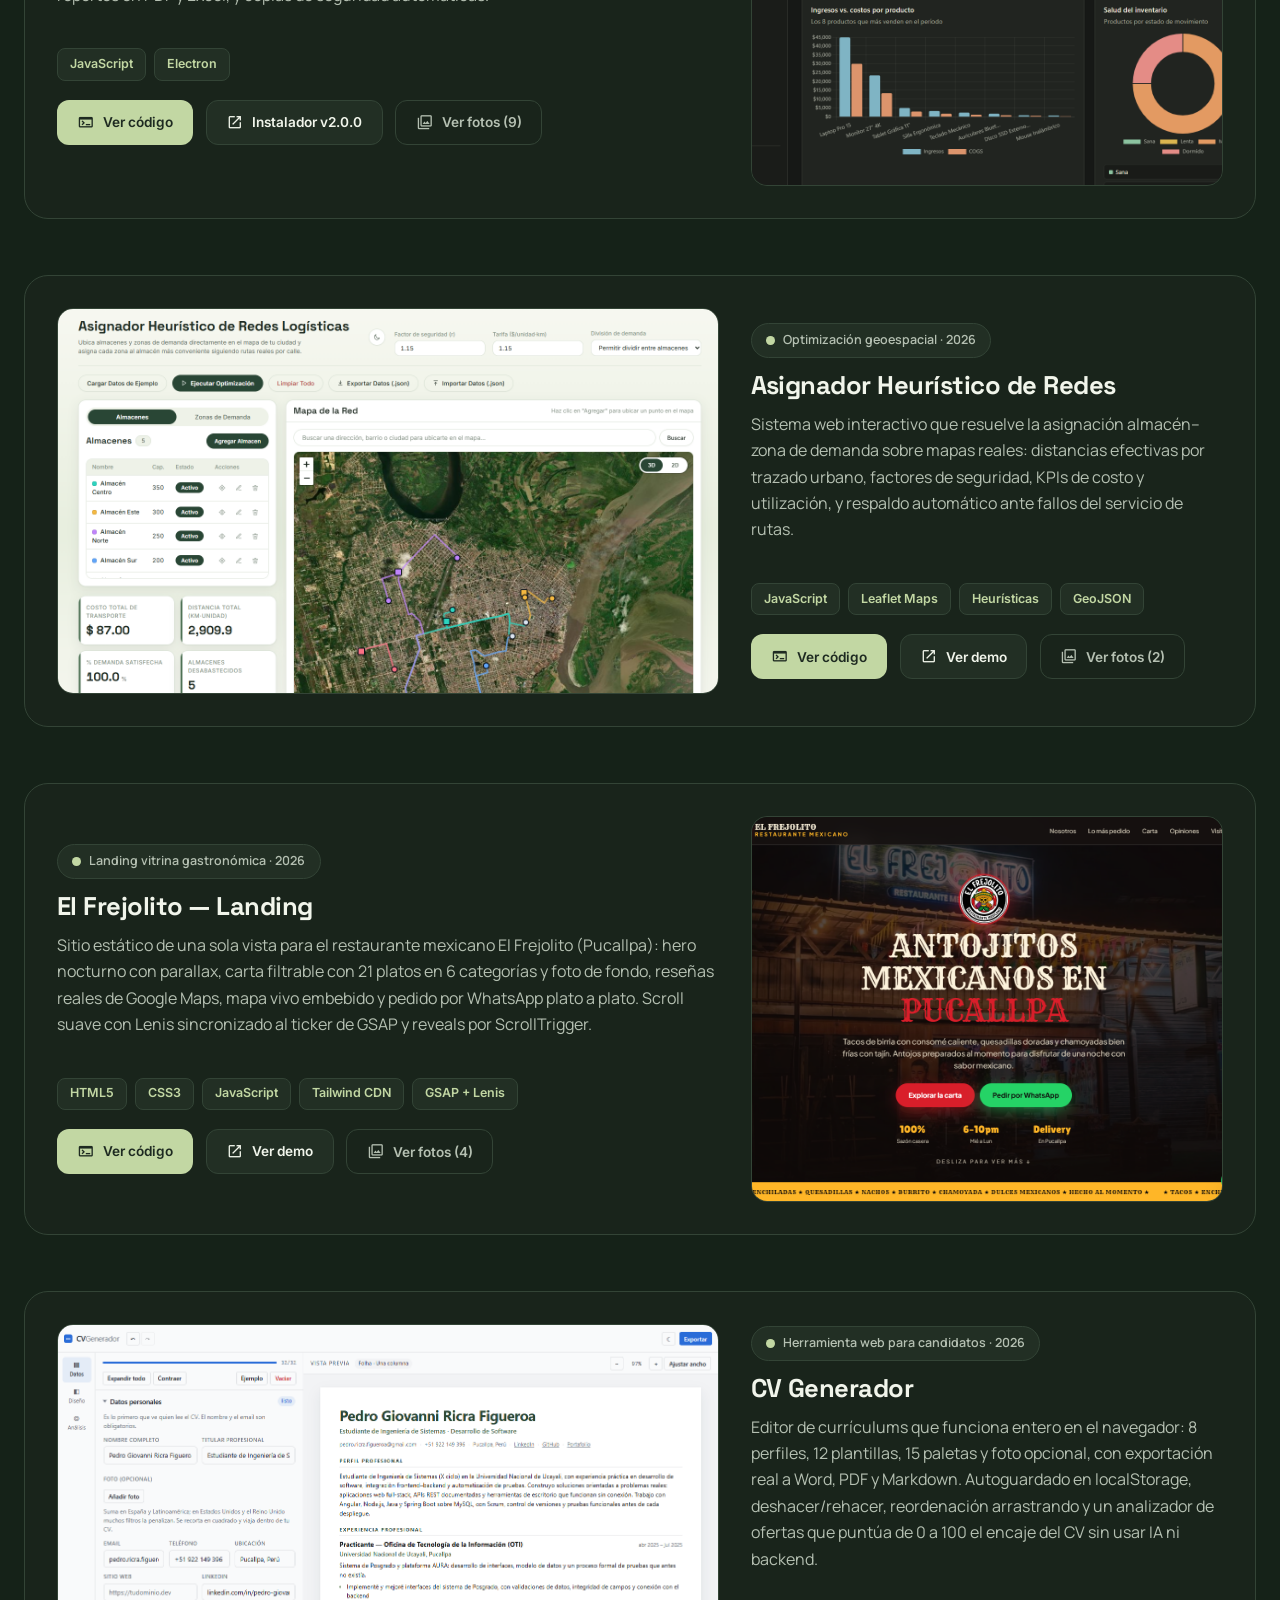
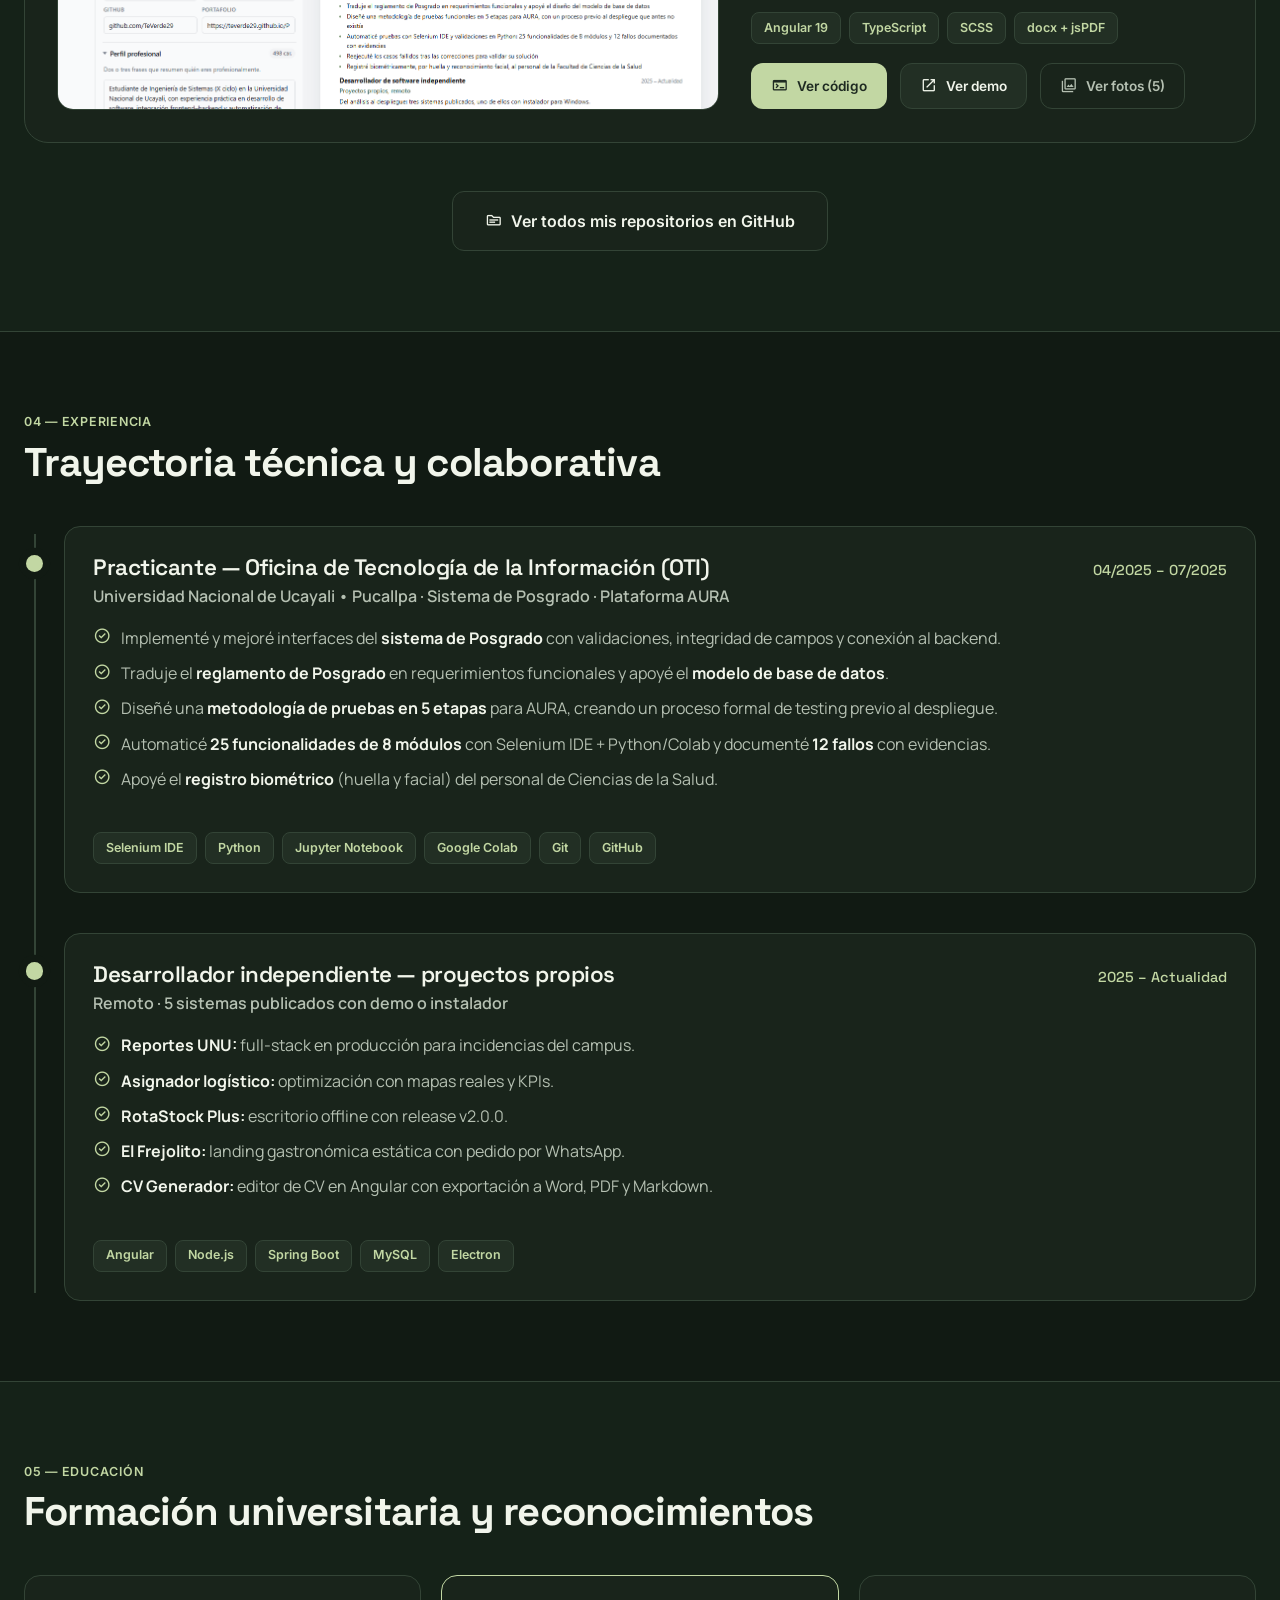
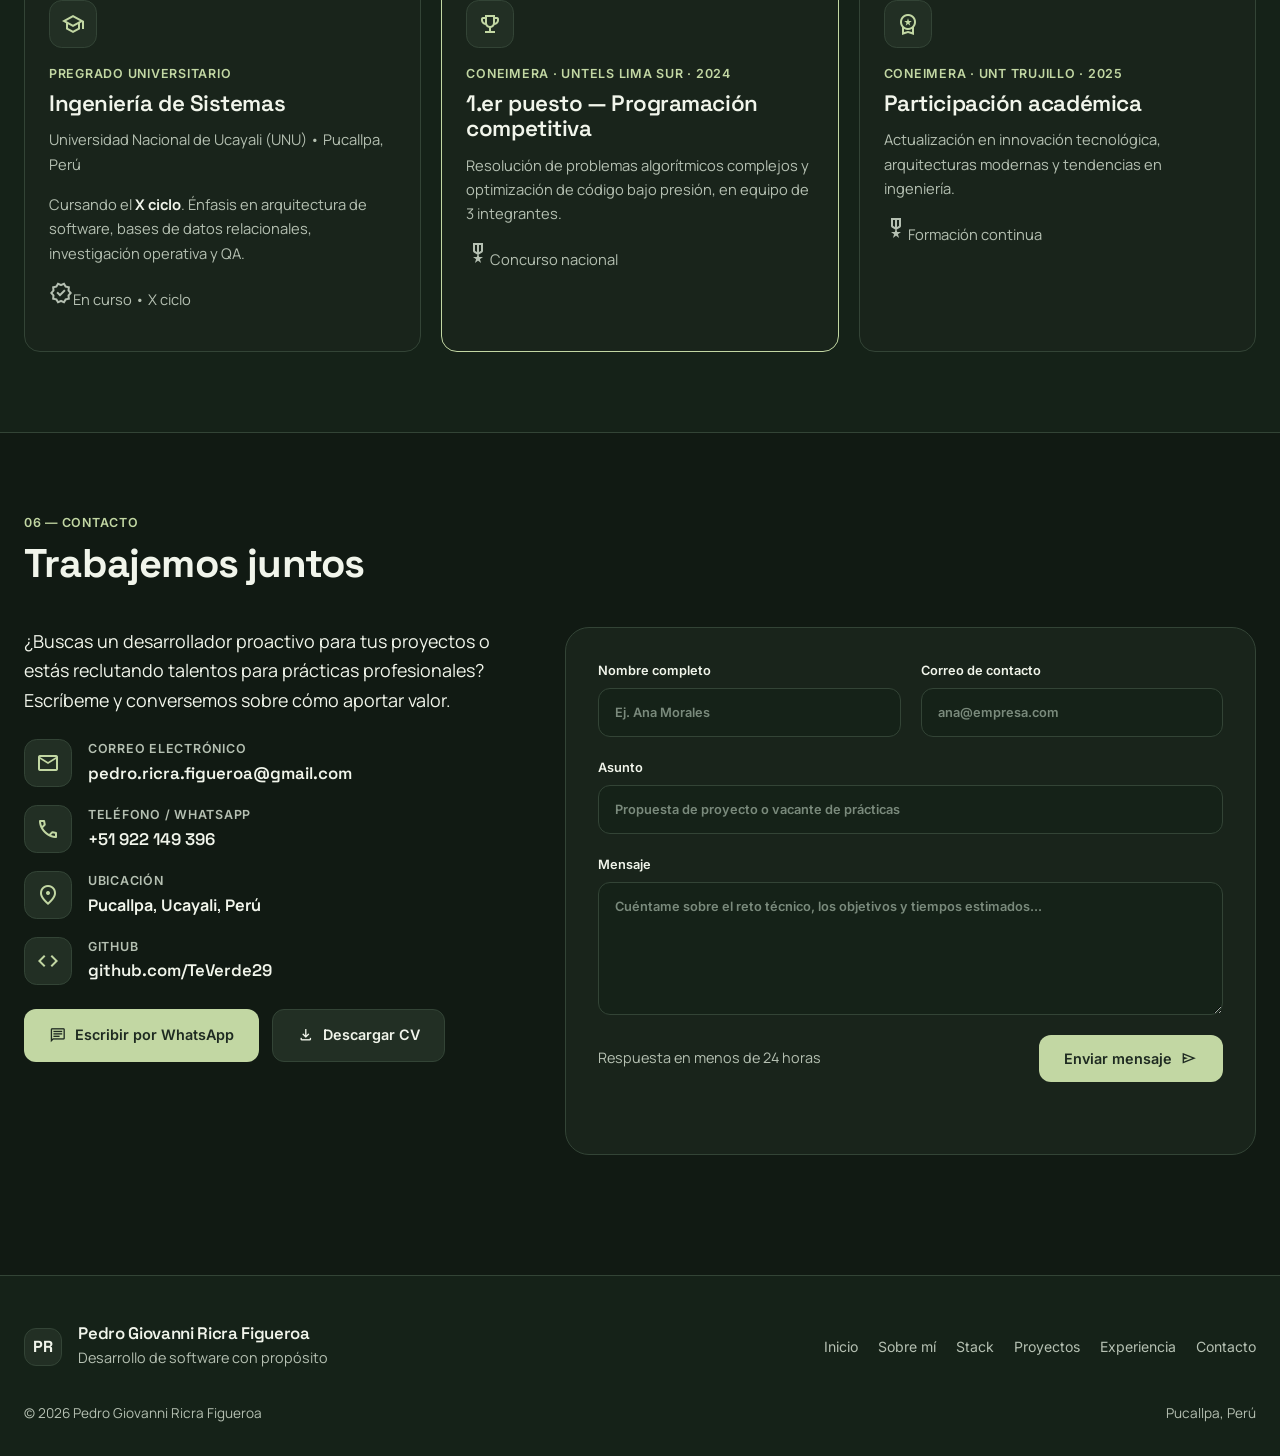
==== commit d1b1a944: "feat(portafolio): agrega proyectos Frejolito y CV Generador Suma dos tarjetas con logos de stack, ch" ====
--- a/index.html
+++ b/index.html
@@ -272,6 +272,49 @@
           </div>
         </div>
       </article>
+      <article class="project flip reveal-item">
+        <div class="project-body">
+          <p class="pill pill-mini"><span class="dot"></span>Landing vitrina gastronómica · 2026</p>
+          <h3>El Frejolito — Landing</h3>
+          <p>Sitio estático de una sola vista para el restaurante mexicano El Frejolito (Pucallpa): hero nocturno con parallax, carta filtrable con 21 platos en 6 categorías y foto de fondo, reseñas reales de Google Maps, mapa vivo embebido y pedido por WhatsApp plato a plato. Scroll suave con Lenis sincronizado al ticker de GSAP y reveals por ScrollTrigger.</p>
+          <p class="skill-logos">
+            <img src="https://skillicons.dev/icons?i=html" alt="Logo de HTML5" loading="lazy" onerror="this.remove()">
+            <img src="https://skillicons.dev/icons?i=css" alt="Logo de CSS3" loading="lazy" onerror="this.remove()">
+            <img src="https://skillicons.dev/icons?i=js" alt="Logo de JavaScript" loading="lazy" onerror="this.remove()">
+            <img src="https://skillicons.dev/icons?i=tailwind" alt="Logo de Tailwind CSS" loading="lazy" onerror="this.remove()">
+          </p>
+          <p class="chips"><span>HTML5</span><span>CSS3</span><span>JavaScript</span><span>Tailwind CDN</span><span>GSAP + Lenis</span></p>
+          <div class="project-btns">
+            <a class="btn btn-primary btn-sm" href="https://github.com/TeVerde29/Landing-Page-Frejolito" target="_blank" rel="noopener"><span class="material-symbols-outlined shift">terminal</span><span>Ver código</span></a>
+            <a class="btn btn-secondary btn-sm" href="https://teverde29.github.io/Landing-Page-Frejolito/" target="_blank" rel="noopener"><span class="material-symbols-outlined shift">open_in_new</span><span>Ver demo</span></a>
+            <button class="btn btn-ghost btn-sm galeria-btn" data-galeria="frejolito" type="button"><span class="material-symbols-outlined shift">photo_library</span><span>Ver fotos (4)</span></button>
+          </div>
+        </div>
+        <a class="project-img" href="https://teverde29.github.io/Landing-Page-Frejolito/" target="_blank" rel="noopener" aria-label="Abrir demo de la landing de El Frejolito">
+          <img src="assets/frejolito-hero.png" alt="Hero nocturno de la landing de El Frejolito con la fachada del local" loading="lazy">
+        </a>
+      </article>
+      <article class="project reveal-item">
+        <a class="project-img" href="https://cv-generador-ricra.vercel.app/" target="_blank" rel="noopener" aria-label="Abrir demo del CV Generador">
+          <img src="assets/cvgen-editor.png" alt="Editor de datos del CV Generador con el currículum A4 en vivo" loading="lazy">
+        </a>
+        <div class="project-body">
+          <p class="pill pill-mini"><span class="dot"></span>Herramienta web para candidatos · 2026</p>
+          <h3>CV Generador</h3>
+          <p>Editor de currículums que funciona entero en el navegador: 8 perfiles, 12 plantillas, 15 paletas y foto opcional, con exportación real a Word, PDF y Markdown. Autoguardado en localStorage, deshacer/rehacer, reordenación arrastrando y un analizador de ofertas que puntúa de 0 a 100 el encaje del CV sin usar IA ni backend.</p>
+          <p class="skill-logos">
+            <img src="https://skillicons.dev/icons?i=angular" alt="Logo de Angular" loading="lazy" onerror="this.remove()">
+            <img src="https://skillicons.dev/icons?i=ts" alt="Logo de TypeScript" loading="lazy" onerror="this.remove()">
+            <img src="https://skillicons.dev/icons?i=scss" alt="Logo de SCSS" loading="lazy" onerror="this.remove()">
+          </p>
+          <p class="chips"><span>Angular 19</span><span>TypeScript</span><span>SCSS</span><span>docx + jsPDF</span></p>
+          <div class="project-btns">
+            <a class="btn btn-primary btn-sm" href="https://github.com/TeVerde29/CV-Generador" target="_blank" rel="noopener"><span class="material-symbols-outlined shift">terminal</span><span>Ver código</span></a>
+            <a class="btn btn-secondary btn-sm" href="https://cv-generador-ricra.vercel.app/" target="_blank" rel="noopener"><span class="material-symbols-outlined shift">open_in_new</span><span>Ver demo</span></a>
+            <button class="btn btn-ghost btn-sm galeria-btn" data-galeria="cvgen" type="button"><span class="material-symbols-outlined shift">photo_library</span><span>Ver fotos (5)</span></button>
+          </div>
+        </div>
+      </article>
     </div>
     <div class="center reveal-item">
       <a class="btn btn-panel" href="https://github.com/TeVerde29?tab=repositories" target="_blank" rel="noopener"><span class="material-symbols-outlined shift">source</span><span>Ver todos mis repositorios en GitHub</span></a>
@@ -310,11 +353,13 @@
       <article class="t-item reveal-item" style="transition-delay:150ms">
         <div class="t-card">
           <div class="t-head"><h3>Desarrollador independiente — proyectos propios</h3><span class="mono">2025 – Actualidad</span></div>
-          <p class="t-place">Remoto · 3 sistemas publicados con demo o instalador</p>
+          <p class="t-place">Remoto · 5 sistemas publicados con demo o instalador</p>
           <ul class="t-list">
             <li><span class="material-symbols-outlined">check_circle</span><span><strong>Reportes UNU:</strong> full-stack en producción para incidencias del campus.</span></li>
             <li><span class="material-symbols-outlined">check_circle</span><span><strong>Asignador logístico:</strong> optimización con mapas reales y KPIs.</span></li>
             <li><span class="material-symbols-outlined">check_circle</span><span><strong>RotaStock Plus:</strong> escritorio offline con release v2.0.0.</span></li>
+            <li><span class="material-symbols-outlined">check_circle</span><span><strong>El Frejolito:</strong> landing gastronómica estática con pedido por WhatsApp.</span></li>
+            <li><span class="material-symbols-outlined">check_circle</span><span><strong>CV Generador:</strong> editor de CV en Angular con exportación a Word, PDF y Markdown.</span></li>
           </ul>
           <p class="skill-logos">
             <img src="https://skillicons.dev/icons?i=angular" alt="Logo de Angular" loading="lazy" onerror="this.remove()">
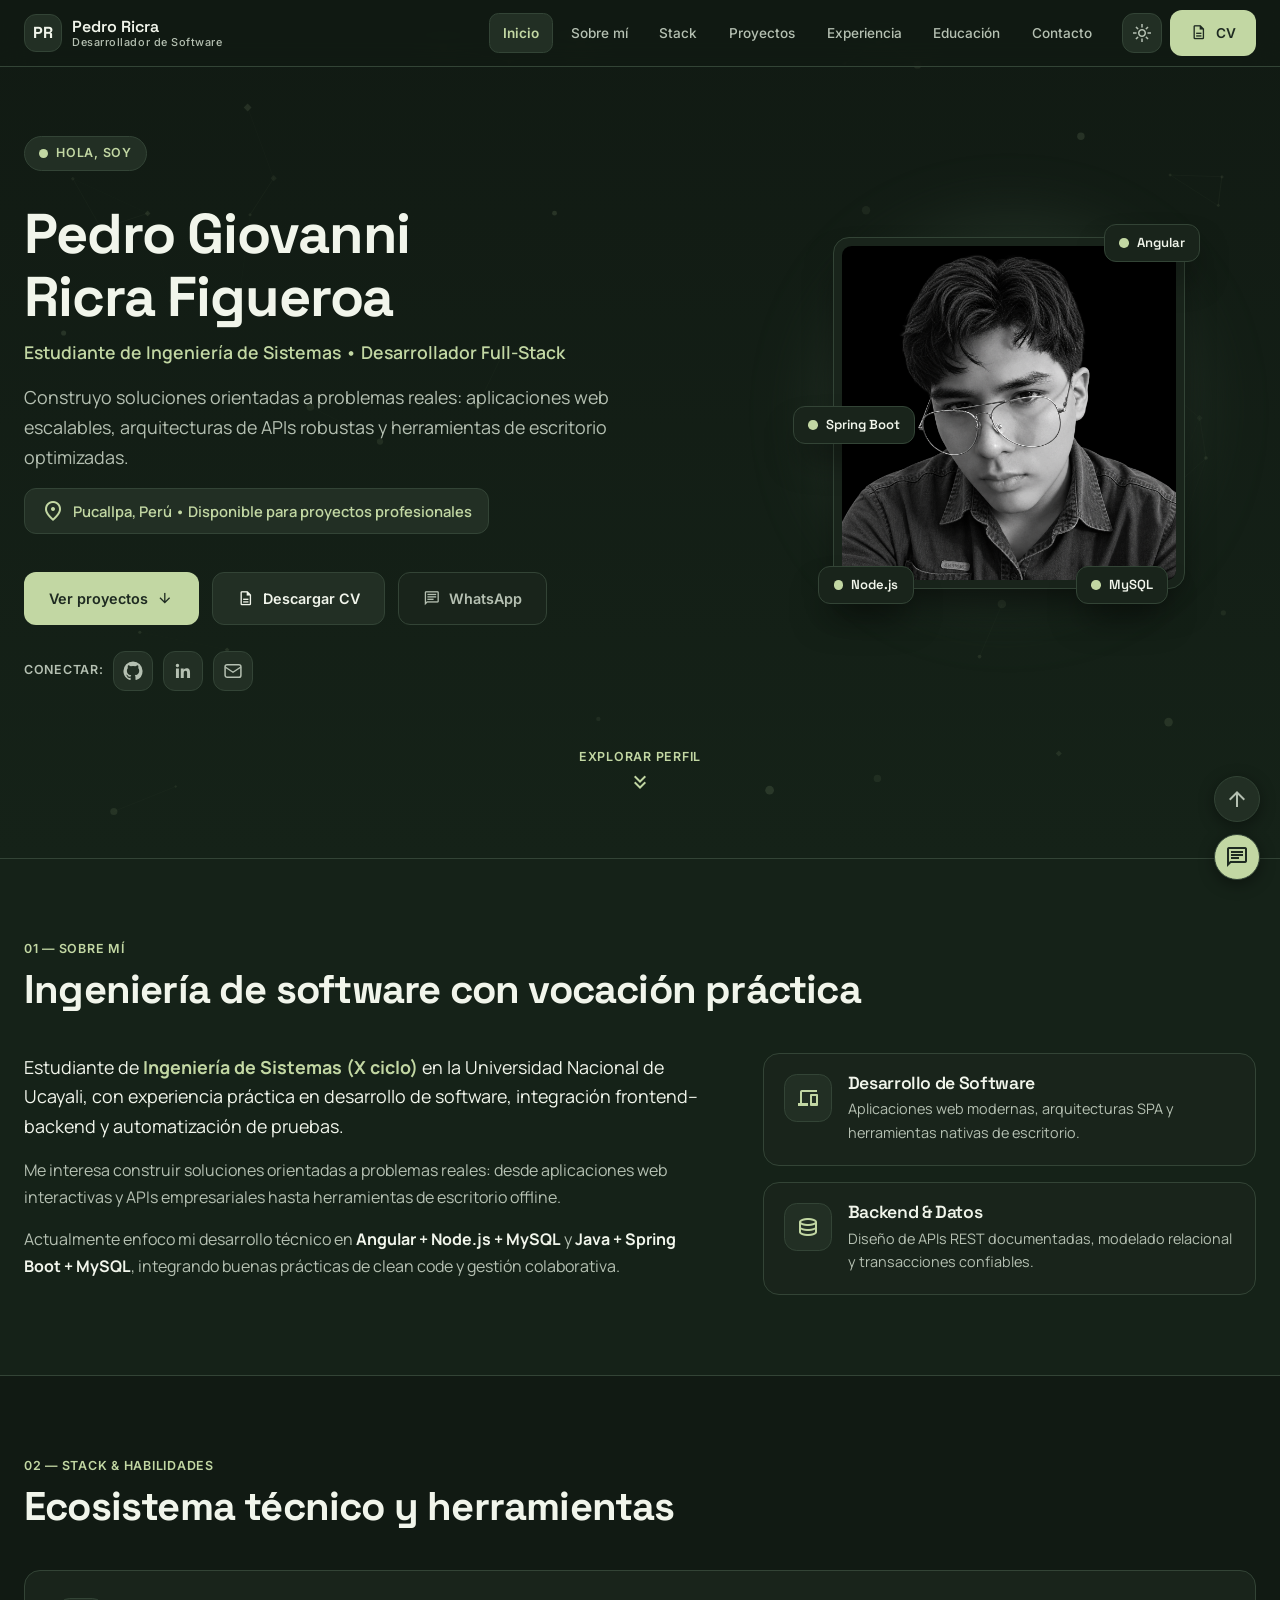
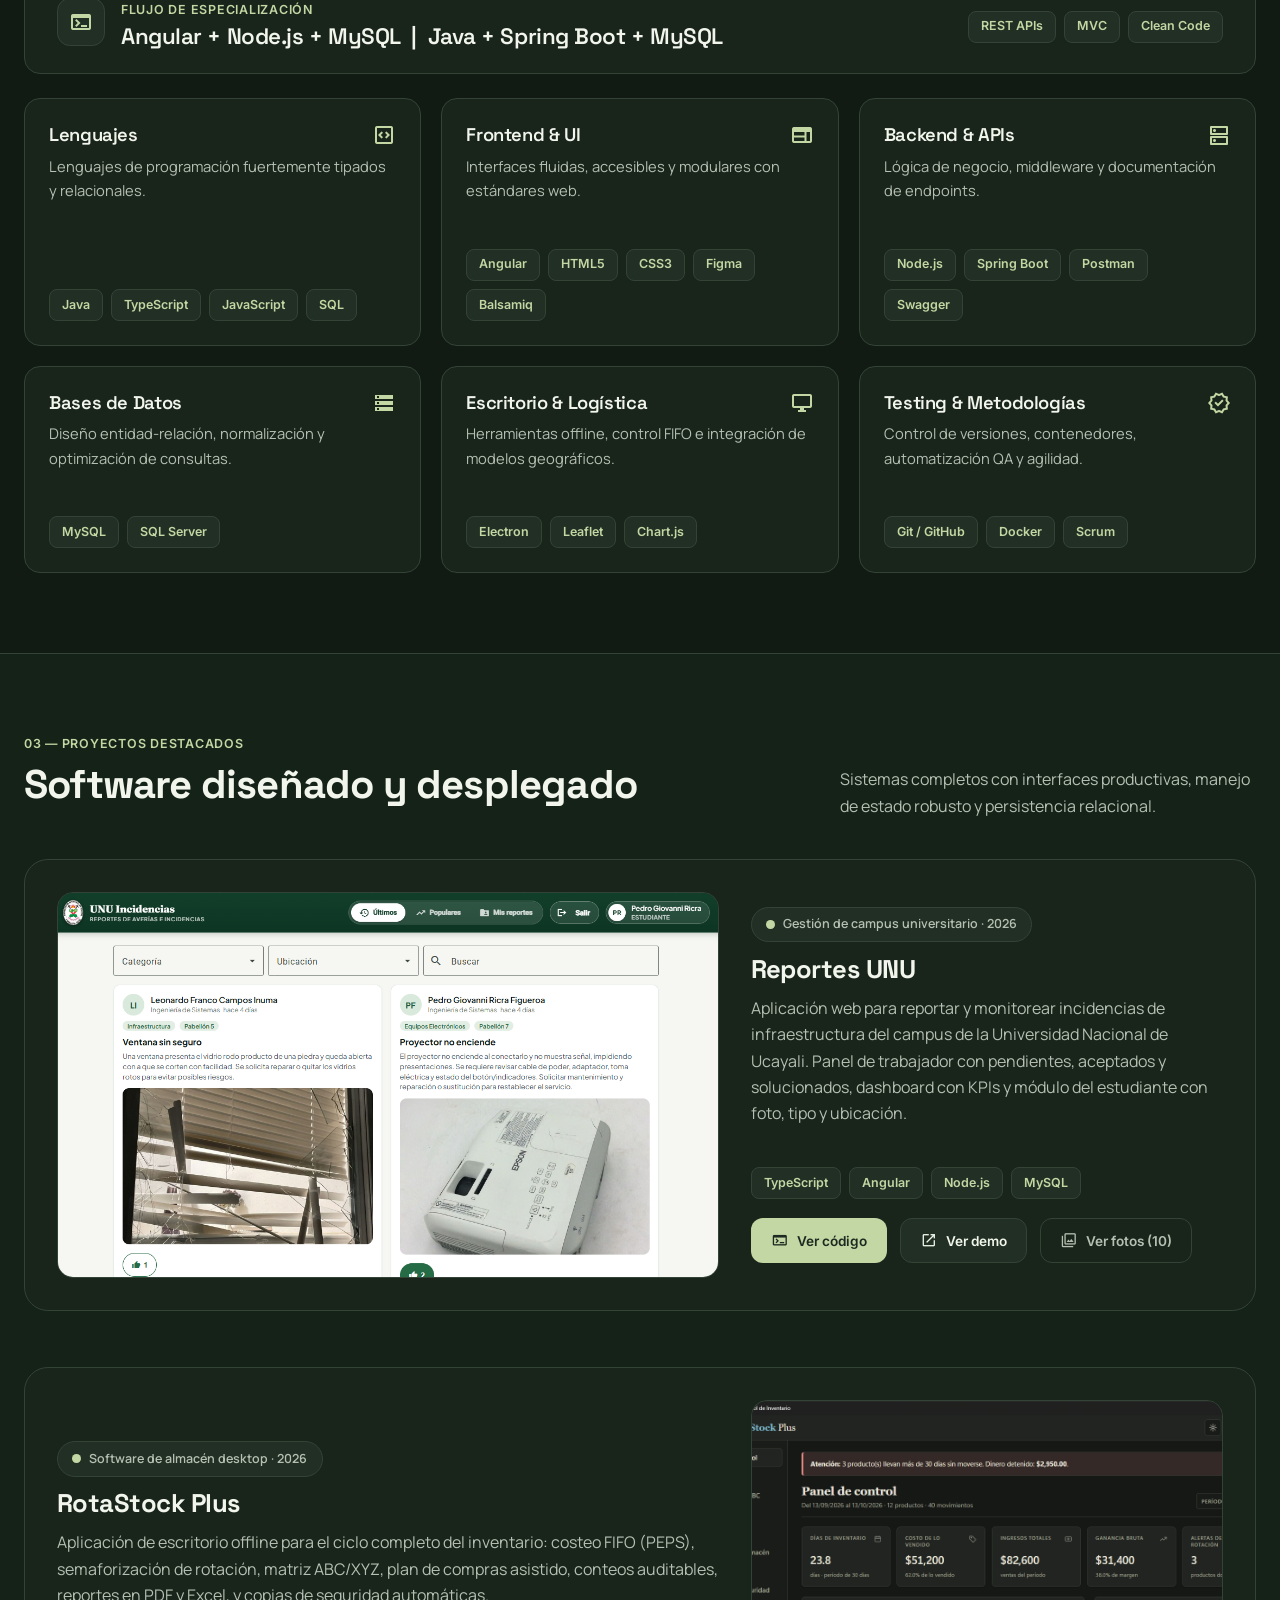
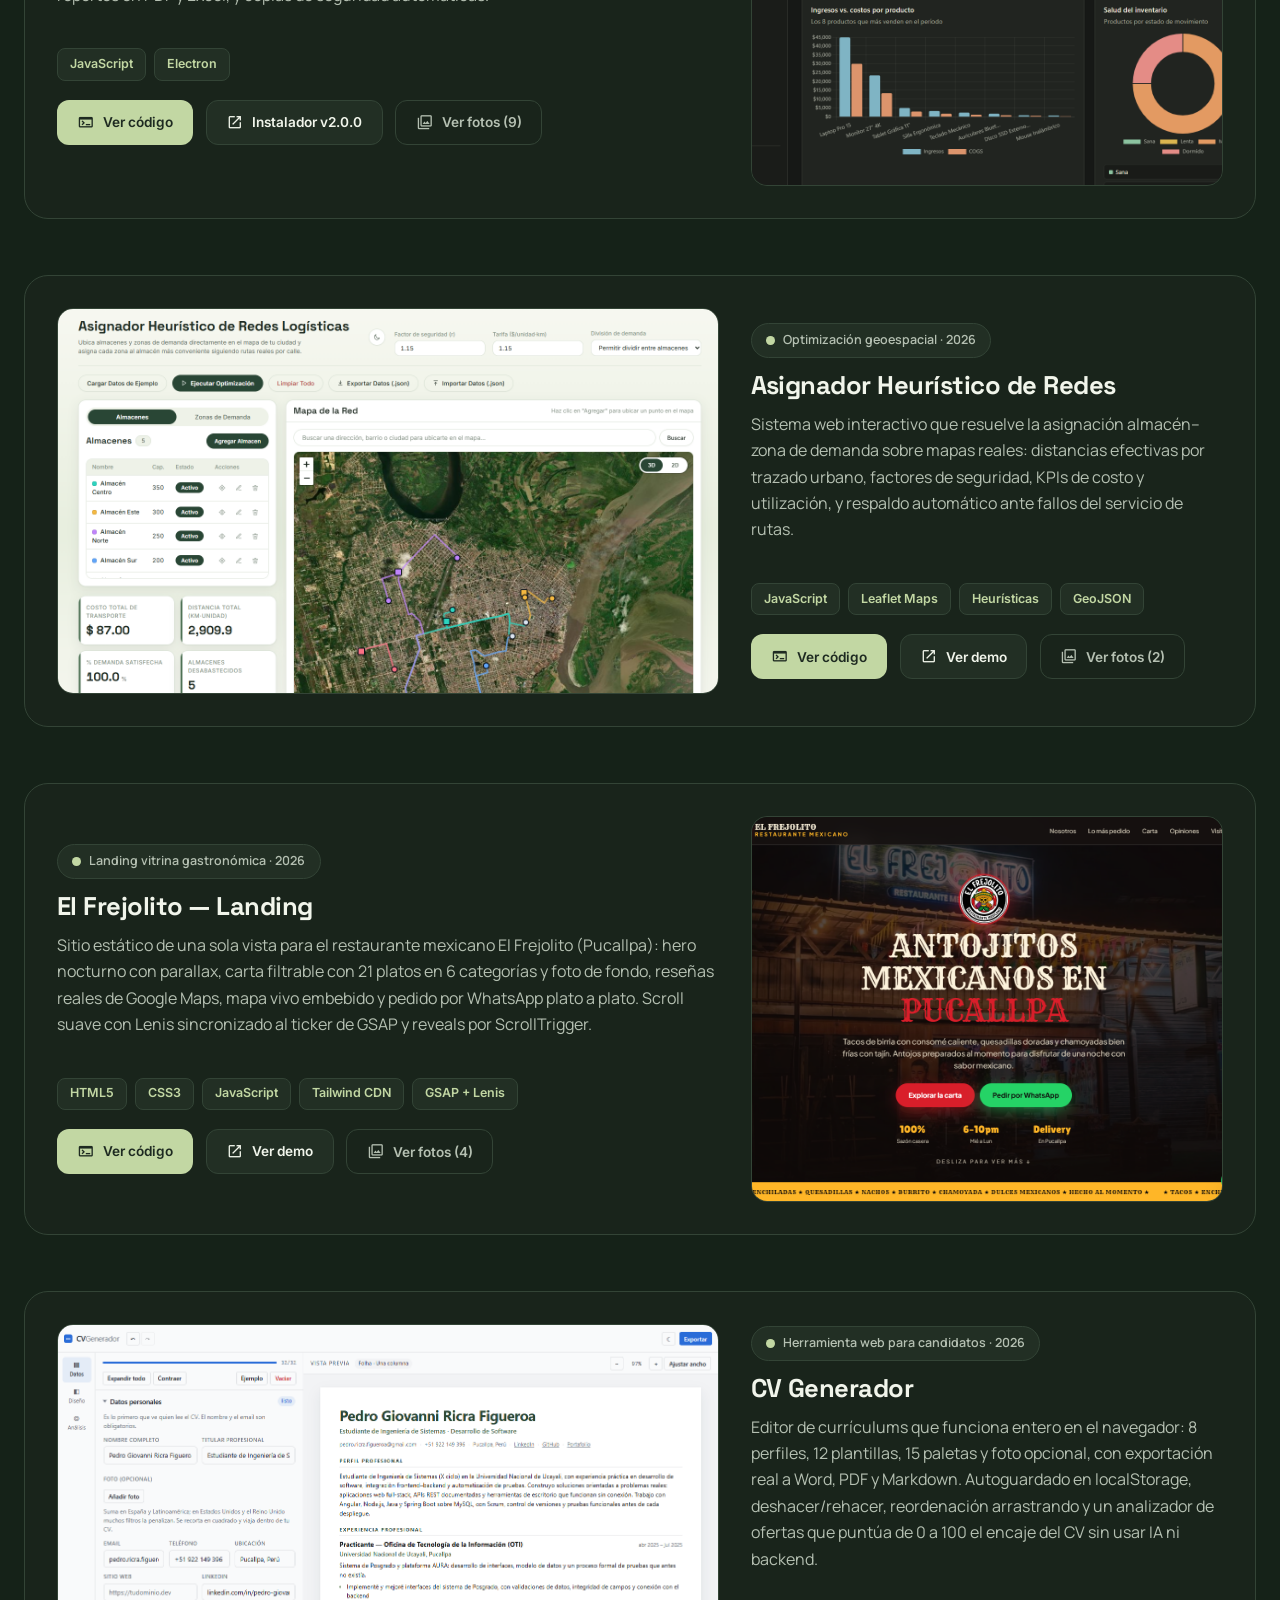
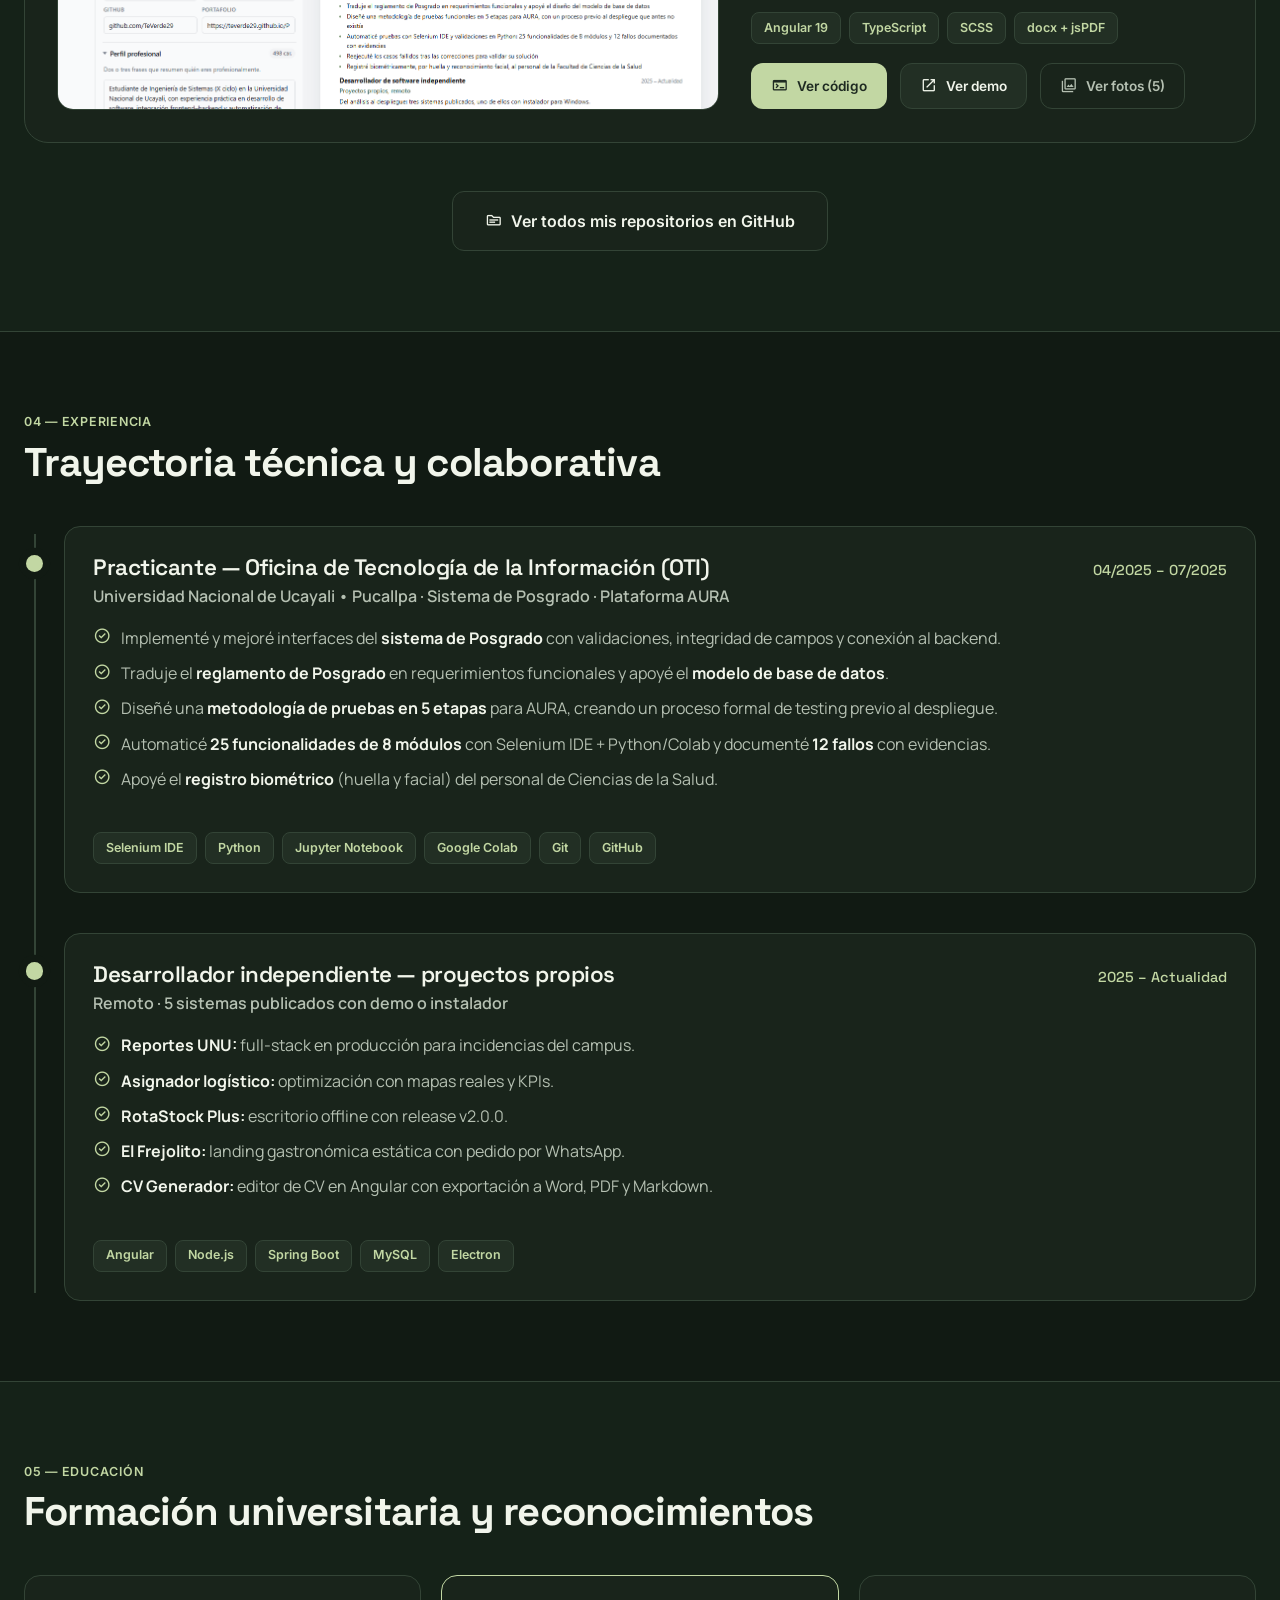
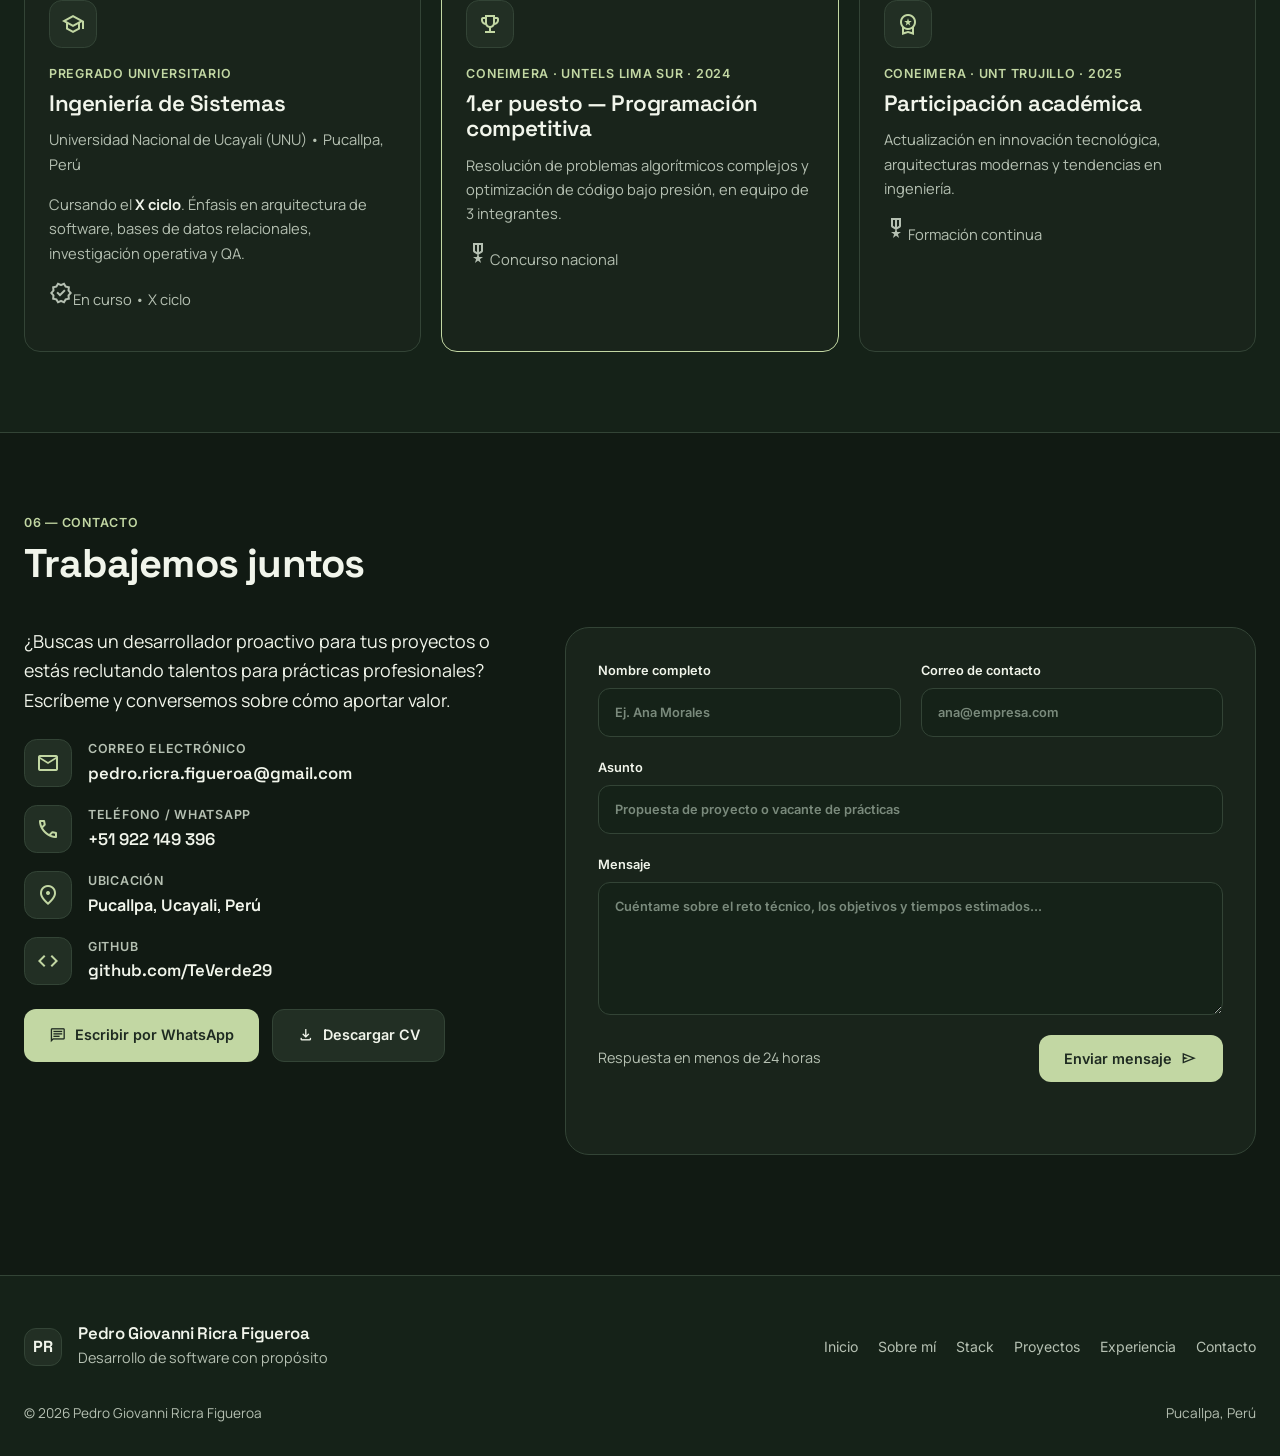
==== commit 8af0b1c3: "fix(portafolio): apunta los botones de CV al Word La descarga usa ahora CV - RFPG.docx en nav, hero " ====
--- a/index.html
+++ b/index.html
@@ -38,7 +38,7 @@
       <button class="icon-btn" id="theme-btn" aria-label="Cambiar entre tema claro y oscuro" aria-pressed="false">
         <span class="material-symbols-outlined" id="theme-icon">light_mode</span>
       </button>
-      <a class="btn btn-primary btn-sm" href="CV/CV%20-%20RFPG.pdf" download="CV-Pedro-Ricra-Figueroa.pdf">
+      <a class="btn btn-primary btn-sm" href="CV/CV%20-%20RFPG.docx" download="CV-Pedro-Ricra-Figueroa.docx">
         <span class="material-symbols-outlined">description</span><span>CV</span>
       </a>
       <button class="icon-btn nav-burger" id="mobile-menu-btn" aria-label="Abrir menú" aria-expanded="false">
@@ -73,7 +73,7 @@
       </p>
       <div class="hero-ctas">
         <a class="btn btn-primary" href="#proyectos"><span>Ver proyectos</span><span class="material-symbols-outlined shift-down">arrow_downward</span></a>
-        <a class="btn btn-secondary" href="CV/CV%20-%20RFPG.pdf" download="CV-Pedro-Ricra-Figueroa.pdf"><span class="material-symbols-outlined shift">description</span><span>Descargar CV</span></a>
+        <a class="btn btn-secondary" href="CV/CV%20-%20RFPG.docx" download="CV-Pedro-Ricra-Figueroa.docx"><span class="material-symbols-outlined shift">description</span><span>Descargar CV</span></a>
         <a class="btn btn-ghost" href="https://wa.me/51922149396" target="_blank" rel="noopener"><span class="material-symbols-outlined shift">chat</span><span>WhatsApp</span></a>
       </div>
       <div class="hero-social">
@@ -427,7 +427,7 @@
         </ul>
         <div class="contact-btns">
           <a class="btn btn-primary" href="https://wa.me/51922149396" target="_blank" rel="noopener"><span class="material-symbols-outlined shift">chat</span><span>Escribir por WhatsApp</span></a>
-          <a class="btn btn-secondary" href="CV/CV%20-%20RFPG.pdf" download="CV-Pedro-Ricra-Figueroa.pdf"><span class="material-symbols-outlined shift">download</span><span>Descargar CV</span></a>
+          <a class="btn btn-secondary" href="CV/CV%20-%20RFPG.docx" download="CV-Pedro-Ricra-Figueroa.docx"><span class="material-symbols-outlined shift">download</span><span>Descargar CV</span></a>
         </div>
       </div>
       <form class="form reveal-item" id="contacto-form" style="transition-delay:150ms">
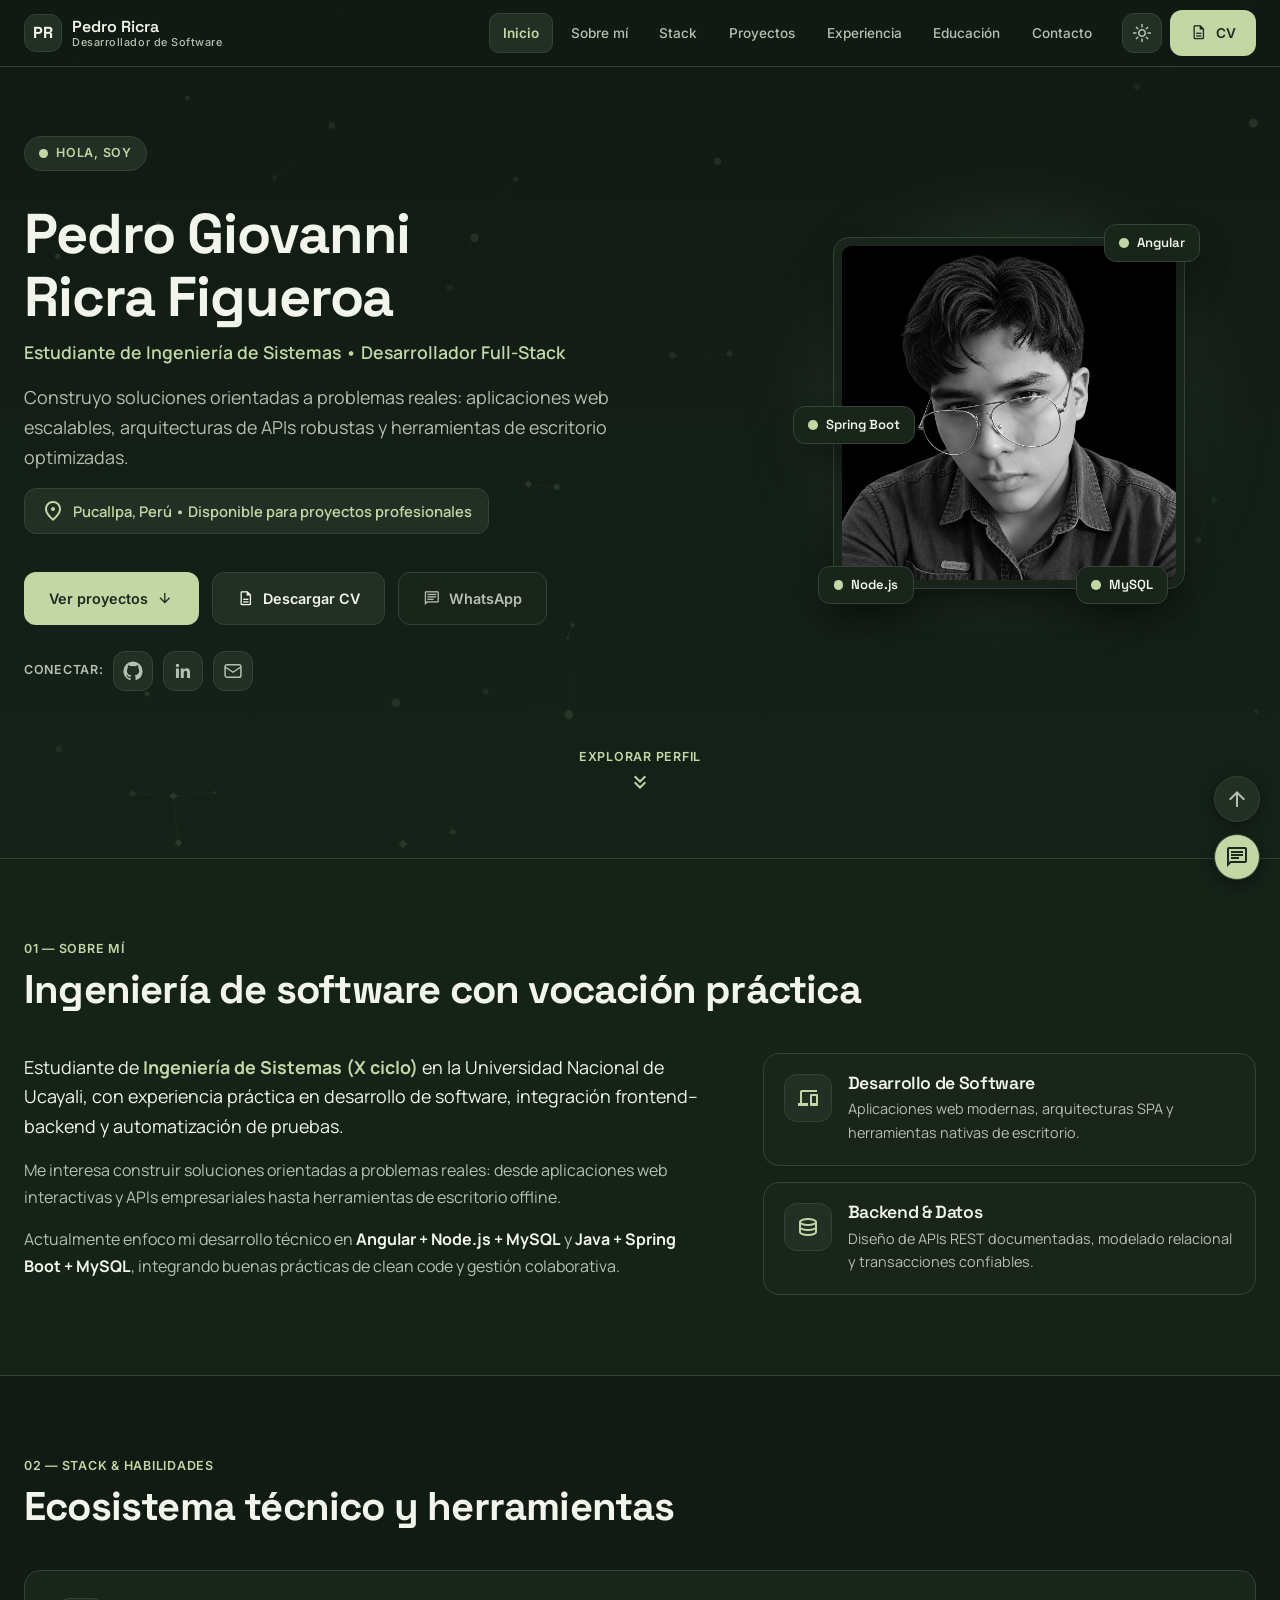
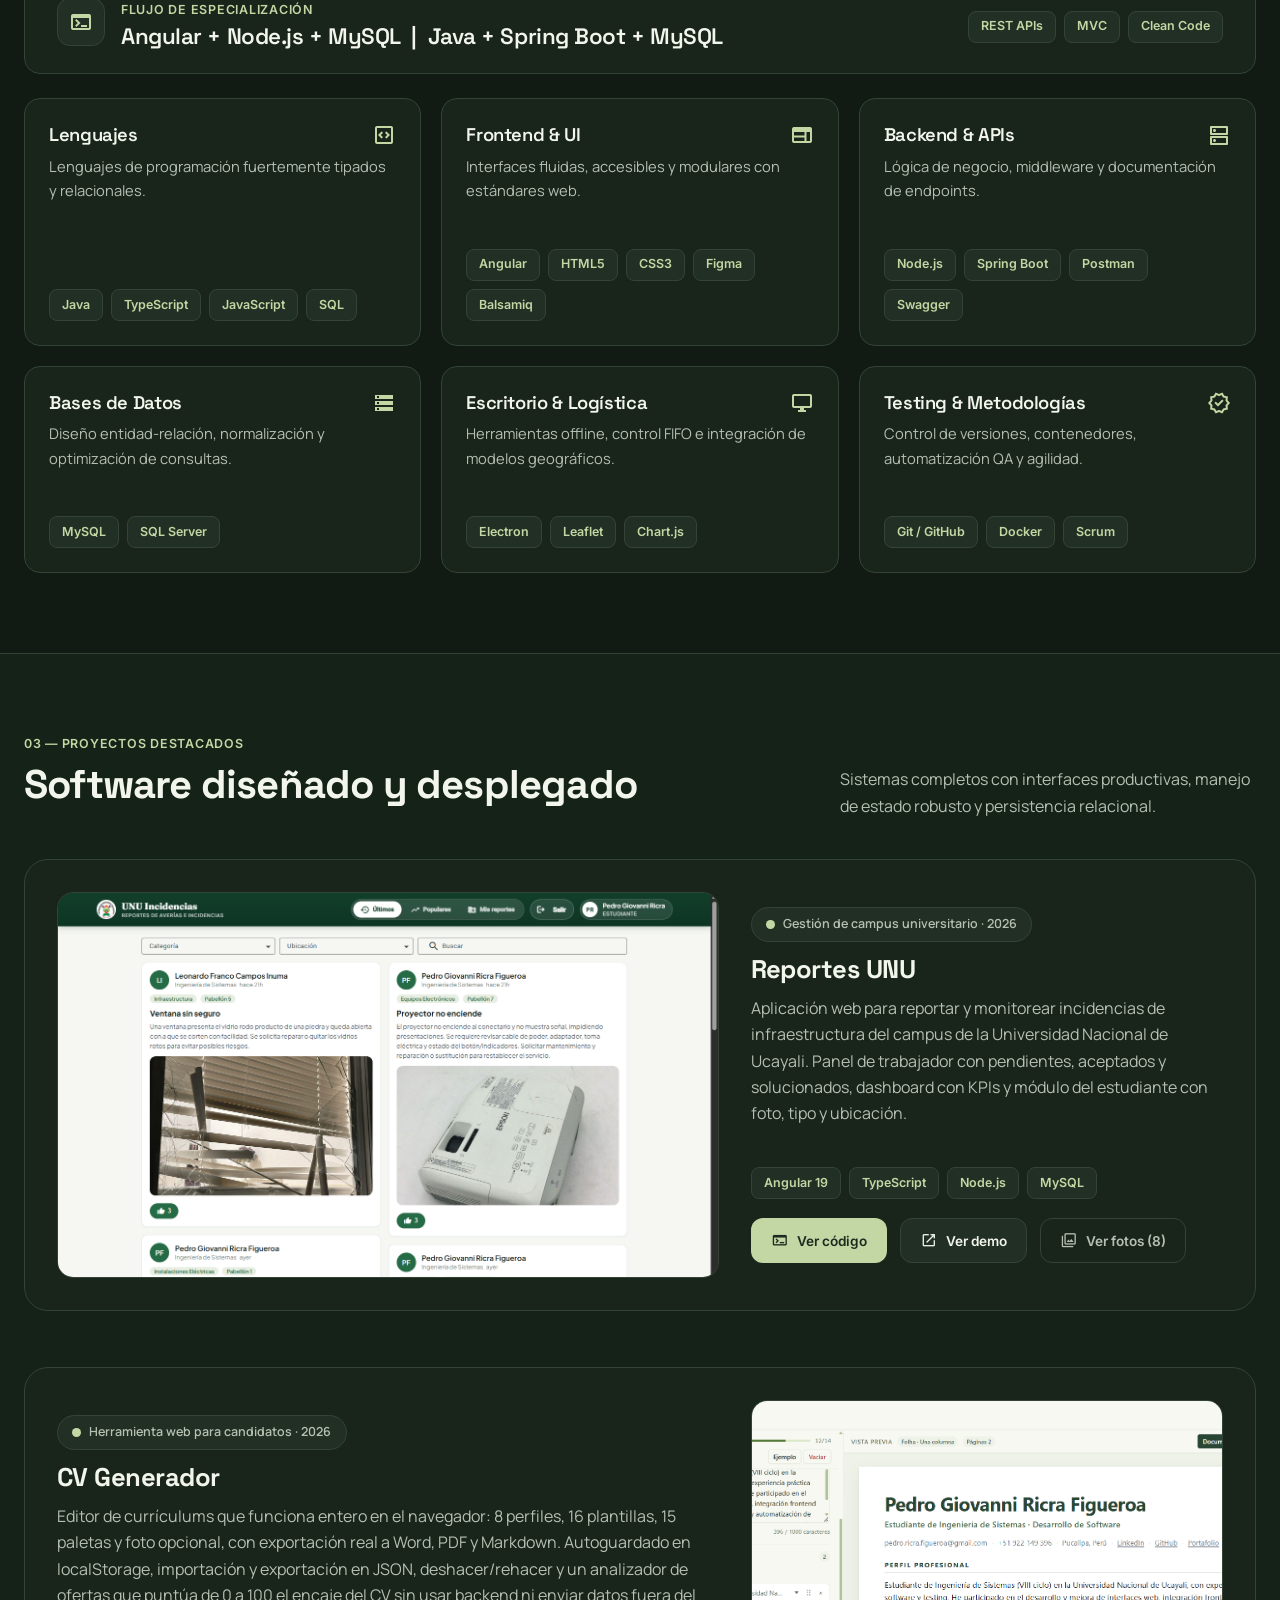
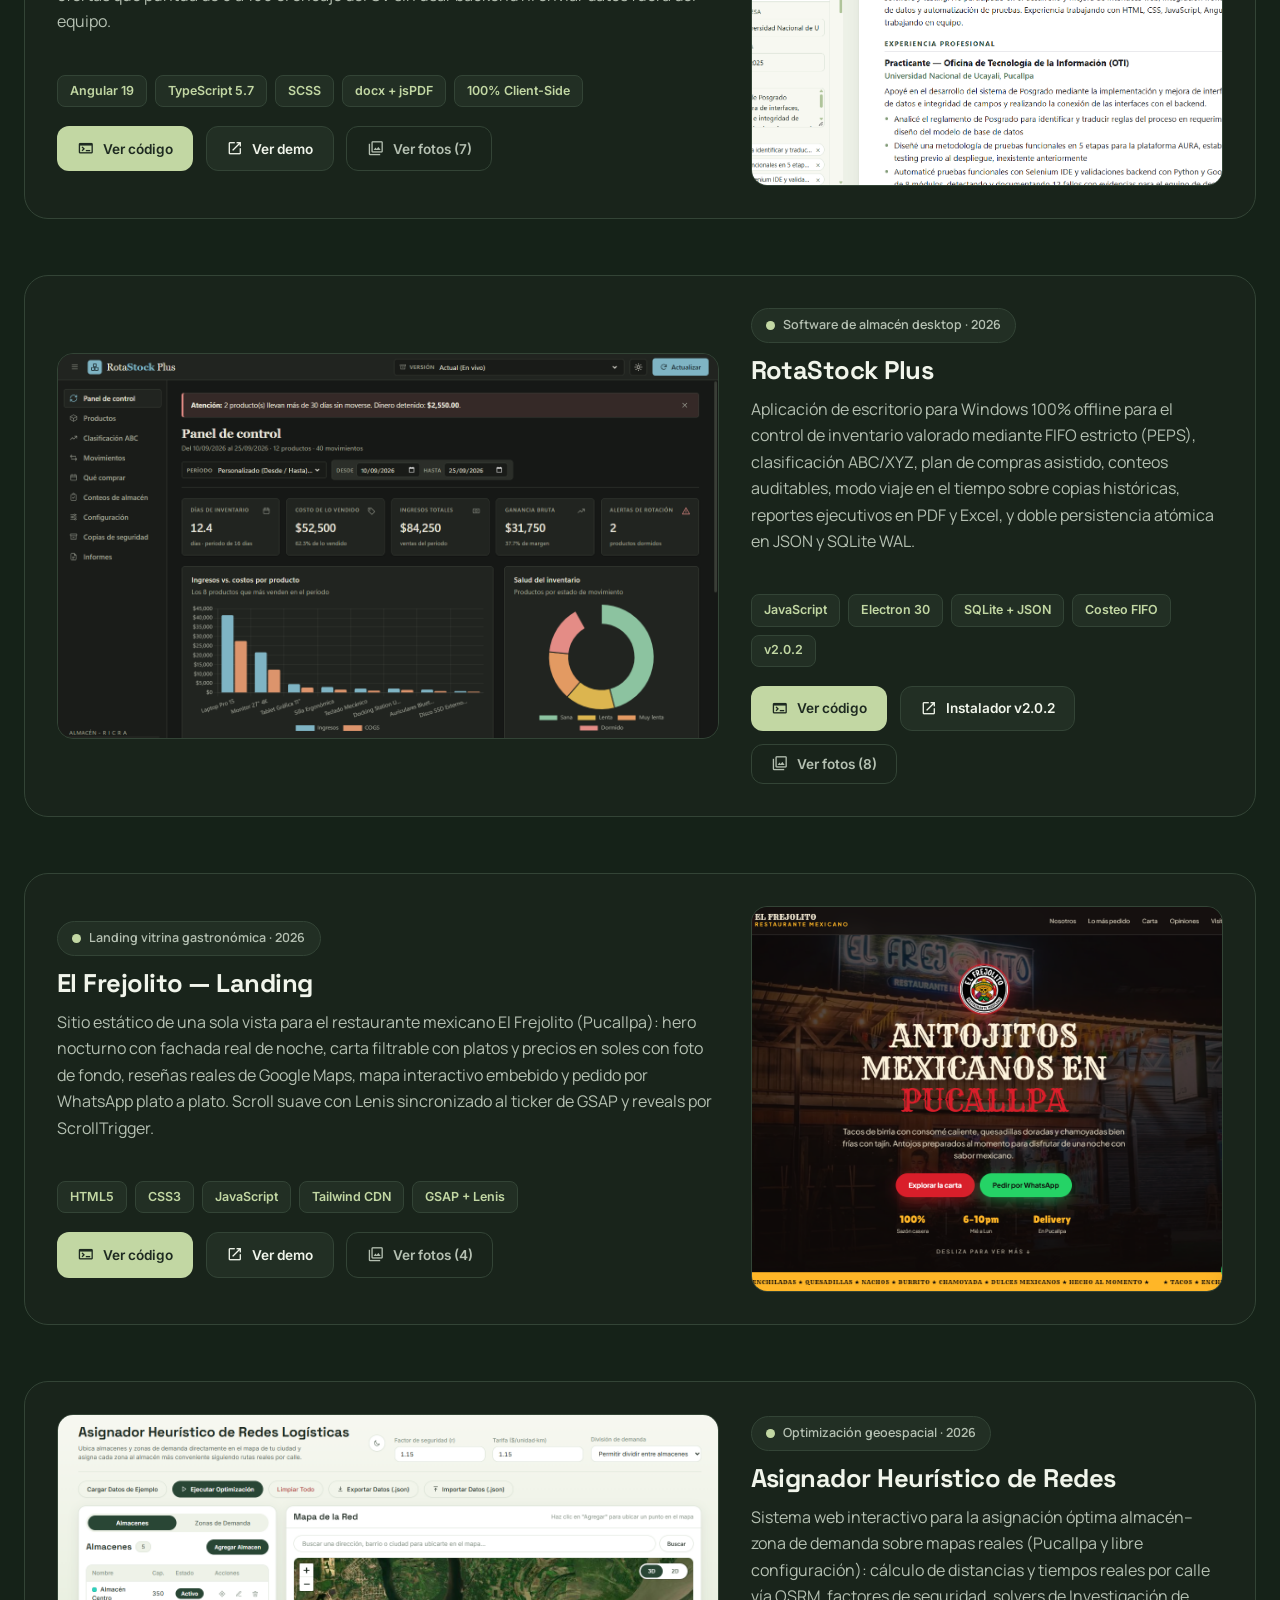
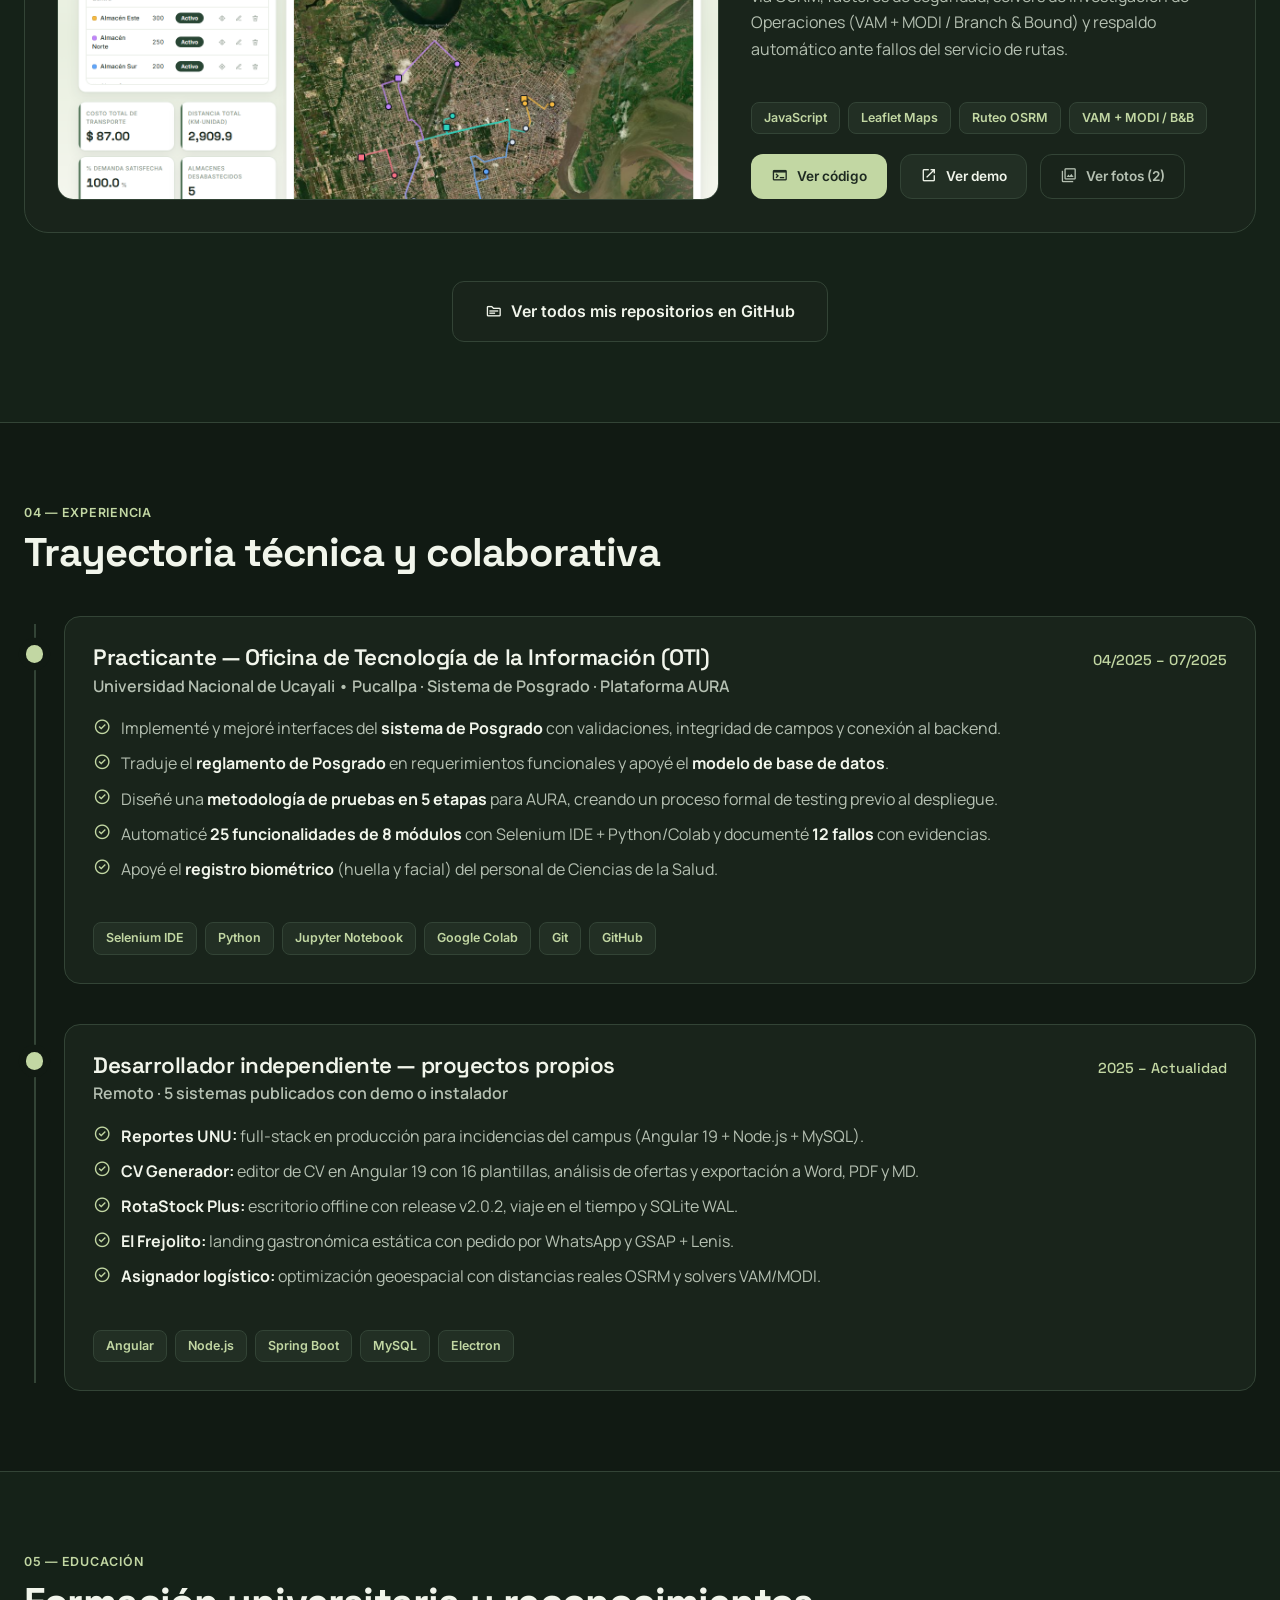
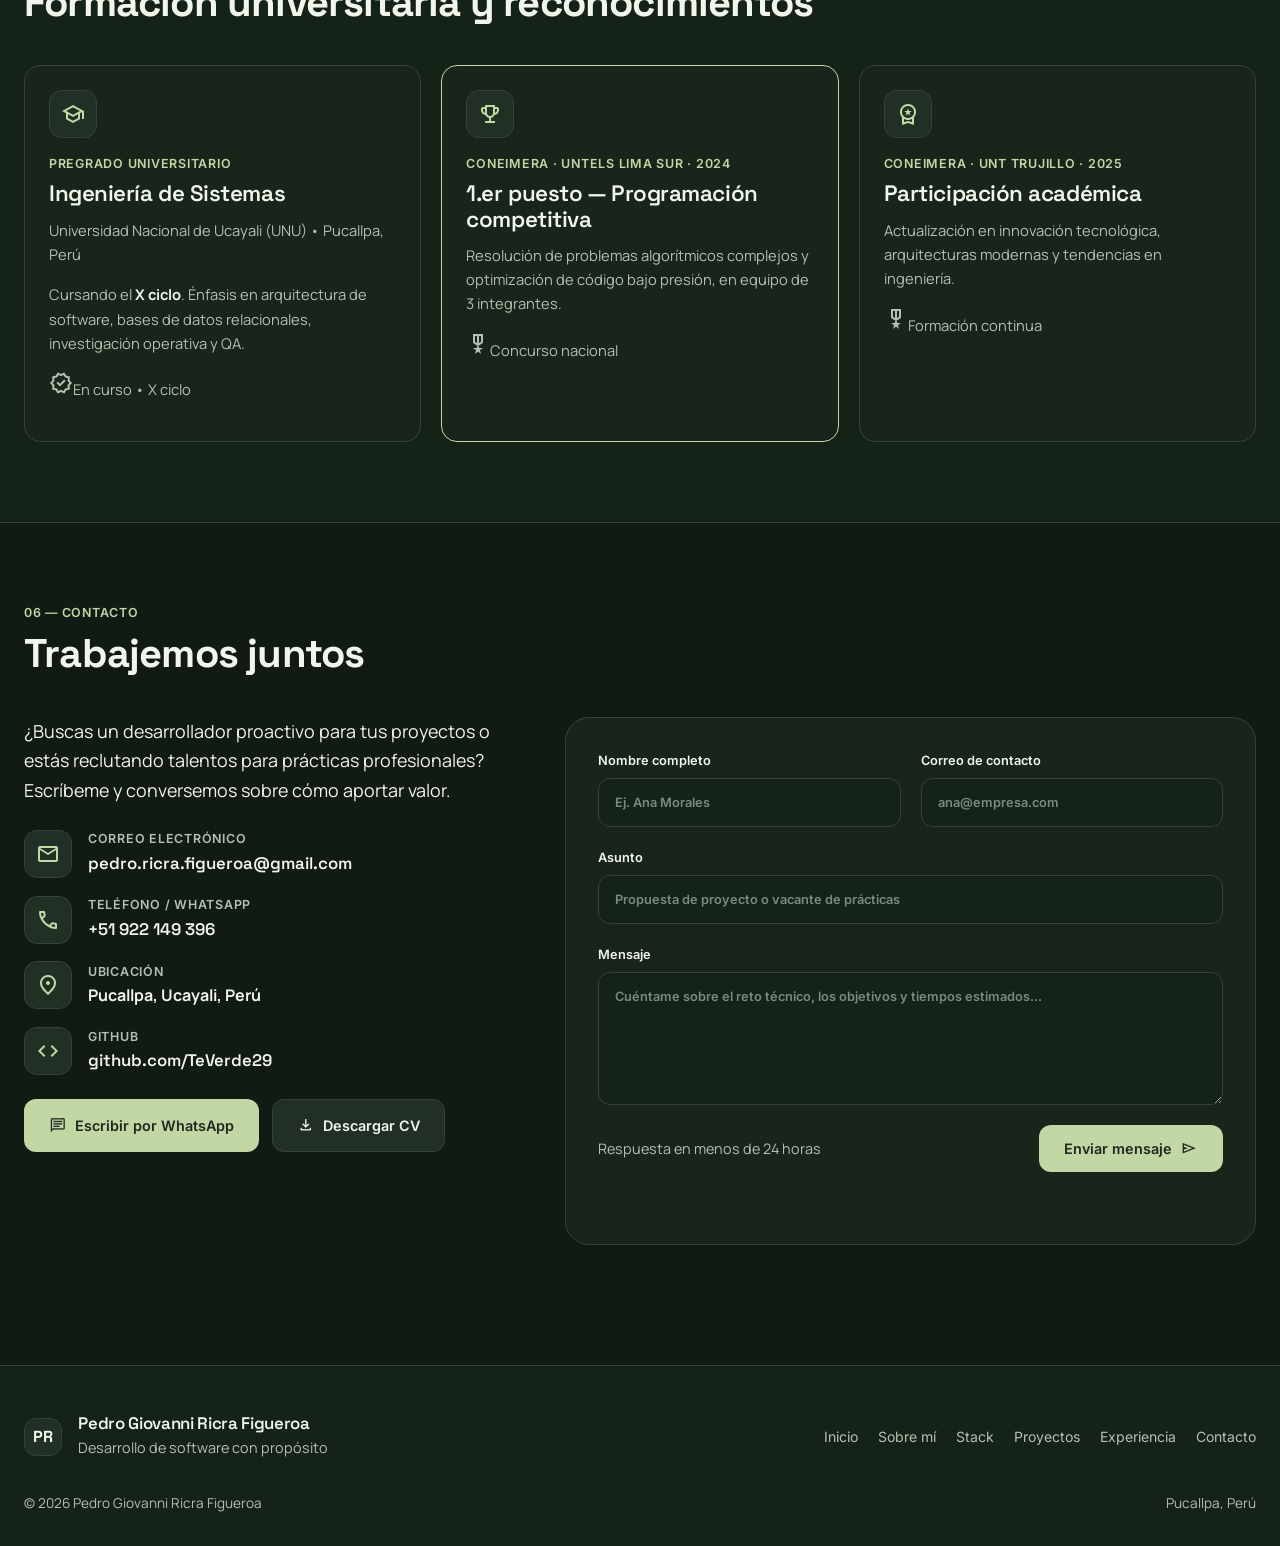
==== commit 76c675e2: "Actualiza proyectos y galerías del portafolio Renueva las capturas y galerías de Reportes UNU, CV Ge" ====
--- a/index.html
+++ b/index.html
@@ -211,9 +211,10 @@
       <p>Sistemas completos con interfaces productivas, manejo de estado robusto y persistencia relacional.</p>
     </div>
     <div class="projects">
+      <!-- 01 Reportes UNU -->
       <article class="project reveal-item">
         <a class="project-img" href="https://reportes-unu.vercel.app/" target="_blank" rel="noopener" aria-label="Abrir demo de Reportes UNU">
-          <img src="assets/p-reportes.png" alt="Panel de reportes pendientes del sistema Reportes UNU" loading="lazy">
+          <img src="assets/unu-inicio-estudiante.png" alt="Feed de incidencias y estado del sistema Reportes UNU" loading="lazy">
         </a>
         <div class="project-body">
           <p class="pill pill-mini"><span class="dot"></span>Gestión de campus universitario · 2026</p>
@@ -225,34 +226,85 @@
             <img src="https://skillicons.dev/icons?i=nodejs" alt="Logo de Node.js" loading="lazy" onerror="this.remove()">
             <img src="https://skillicons.dev/icons?i=mysql" alt="Logo de MySQL" loading="lazy" onerror="this.remove()">
           </p>
-          <p class="chips"><span>TypeScript</span><span>Angular</span><span>Node.js</span><span>MySQL</span></p>
+          <p class="chips"><span>Angular 19</span><span>TypeScript</span><span>Node.js</span><span>MySQL</span></p>
           <div class="project-btns">
             <a class="btn btn-primary btn-sm" href="https://github.com/TeVerde29/Reportes_UNU" target="_blank" rel="noopener"><span class="material-symbols-outlined shift">terminal</span><span>Ver código</span></a>
             <a class="btn btn-secondary btn-sm" href="https://reportes-unu.vercel.app/" target="_blank" rel="noopener"><span class="material-symbols-outlined shift">open_in_new</span><span>Ver demo</span></a>
-            <button class="btn btn-ghost btn-sm galeria-btn" data-galeria="reportes" type="button"><span class="material-symbols-outlined shift">photo_library</span><span>Ver fotos (10)</span></button>
+            <button class="btn btn-ghost btn-sm galeria-btn" data-galeria="reportes" type="button"><span class="material-symbols-outlined shift">photo_library</span><span>Ver fotos (8)</span></button>
           </div>
         </div>
       </article>
+
+      <!-- 02 CV Generador -->
       <article class="project flip reveal-item">
+        <div class="project-body">
+          <p class="pill pill-mini"><span class="dot"></span>Herramienta web para candidatos · 2026</p>
+          <h3>CV Generador</h3>
+          <p>Editor de currículums que funciona entero en el navegador: 8 perfiles, 16 plantillas, 15 paletas y foto opcional, con exportación real a Word, PDF y Markdown. Autoguardado en localStorage, importación y exportación en JSON, deshacer/rehacer y un analizador de ofertas que puntúa de 0 a 100 el encaje del CV sin usar backend ni enviar datos fuera del equipo.</p>
+          <p class="skill-logos">
+            <img src="https://skillicons.dev/icons?i=angular" alt="Logo de Angular" loading="lazy" onerror="this.remove()">
+            <img src="https://skillicons.dev/icons?i=ts" alt="Logo de TypeScript" loading="lazy" onerror="this.remove()">
+            <img src="https://skillicons.dev/icons?i=scss" alt="Logo de SCSS" loading="lazy" onerror="this.remove()">
+          </p>
+          <p class="chips"><span>Angular 19</span><span>TypeScript 5.7</span><span>SCSS</span><span>docx + jsPDF</span><span>100% Client-Side</span></p>
+          <div class="project-btns">
+            <a class="btn btn-primary btn-sm" href="https://github.com/TeVerde29/CV-Generador" target="_blank" rel="noopener"><span class="material-symbols-outlined shift">terminal</span><span>Ver código</span></a>
+            <a class="btn btn-secondary btn-sm" href="https://cv-generador-ricra.vercel.app/" target="_blank" rel="noopener"><span class="material-symbols-outlined shift">open_in_new</span><span>Ver demo</span></a>
+            <button class="btn btn-ghost btn-sm galeria-btn" data-galeria="cvgen" type="button"><span class="material-symbols-outlined shift">photo_library</span><span>Ver fotos (7)</span></button>
+          </div>
+        </div>
+        <a class="project-img" href="https://cv-generador-ricra.vercel.app/" target="_blank" rel="noopener" aria-label="Abrir demo del CV Generador">
+          <img src="assets/cvgen-editor.png" alt="Editor de datos del CV Generador con el currículum A4 en vivo" loading="lazy">
+        </a>
+      </article>
+
+      <!-- 03 RotaStock Plus -->
+      <article class="project reveal-item">
+        <a class="project-img" href="https://github.com/TeVerde29/RotaStock-Plus/releases/tag/v2.0.2" target="_blank" rel="noopener" aria-label="Descargar instalador de RotaStock Plus">
+          <img src="assets/rota-panel.png" alt="Panel de control de RotaStock Plus con KPIs y gráficos de inventario" loading="lazy">
+        </a>
         <div class="project-body">
           <p class="pill pill-mini"><span class="dot"></span>Software de almacén desktop · 2026</p>
           <h3>RotaStock Plus</h3>
-          <p>Aplicación de escritorio offline para el ciclo completo del inventario: costeo FIFO (PEPS), semaforización de rotación, matriz ABC/XYZ, plan de compras asistido, conteos auditables, reportes en PDF y Excel, y copias de seguridad automáticas.</p>
+          <p>Aplicación de escritorio para Windows 100% offline para el control de inventario valorado mediante FIFO estricto (PEPS), clasificación ABC/XYZ, plan de compras asistido, conteos auditables, modo viaje en el tiempo sobre copias históricas, reportes ejecutivos en PDF y Excel, y doble persistencia atómica en JSON y SQLite WAL.</p>
           <p class="skill-logos">
             <img src="https://skillicons.dev/icons?i=js" alt="Logo de JavaScript" loading="lazy" onerror="this.remove()">
             <img src="https://skillicons.dev/icons?i=electron" alt="Logo de Electron" loading="lazy" onerror="this.remove()">
           </p>
-          <p class="chips"><span>JavaScript</span><span>Electron</span></p>
+          <p class="chips"><span>JavaScript</span><span>Electron 30</span><span>SQLite + JSON</span><span>Costeo FIFO</span><span>v2.0.2</span></p>
           <div class="project-btns">
             <a class="btn btn-primary btn-sm" href="https://github.com/TeVerde29/RotaStock-Plus" target="_blank" rel="noopener"><span class="material-symbols-outlined shift">terminal</span><span>Ver código</span></a>
-            <a class="btn btn-secondary btn-sm" href="https://github.com/TeVerde29/RotaStock-Plus/releases/tag/v2.0.0" target="_blank" rel="noopener"><span class="material-symbols-outlined shift">open_in_new</span><span>Instalador v2.0.0</span></a>
-            <button class="btn btn-ghost btn-sm galeria-btn" data-galeria="rotastock" type="button"><span class="material-symbols-outlined shift">photo_library</span><span>Ver fotos (9)</span></button>
+            <a class="btn btn-secondary btn-sm" href="https://github.com/TeVerde29/RotaStock-Plus/releases/tag/v2.0.2" target="_blank" rel="noopener"><span class="material-symbols-outlined shift">open_in_new</span><span>Instalador v2.0.2</span></a>
+            <button class="btn btn-ghost btn-sm galeria-btn" data-galeria="rotastock" type="button"><span class="material-symbols-outlined shift">photo_library</span><span>Ver fotos (8)</span></button>
           </div>
         </div>
-        <a class="project-img" href="https://github.com/TeVerde29/RotaStock-Plus/releases/tag/v2.0.0" target="_blank" rel="noopener" aria-label="Descargar instalador de RotaStock Plus">
-          <img src="assets/rota-panel.png" alt="Panel de control de RotaStock Plus con KPIs y gráficos" loading="lazy">
+      </article>
+
+      <!-- 04 El Frejolito -->
+      <article class="project flip reveal-item">
+        <div class="project-body">
+          <p class="pill pill-mini"><span class="dot"></span>Landing vitrina gastronómica · 2026</p>
+          <h3>El Frejolito — Landing</h3>
+          <p>Sitio estático de una sola vista para el restaurante mexicano El Frejolito (Pucallpa): hero nocturno con fachada real de noche, carta filtrable con platos y precios en soles con foto de fondo, reseñas reales de Google Maps, mapa interactivo embebido y pedido por WhatsApp plato a plato. Scroll suave con Lenis sincronizado al ticker de GSAP y reveals por ScrollTrigger.</p>
+          <p class="skill-logos">
+            <img src="https://skillicons.dev/icons?i=html" alt="Logo de HTML5" loading="lazy" onerror="this.remove()">
+            <img src="https://skillicons.dev/icons?i=css" alt="Logo de CSS3" loading="lazy" onerror="this.remove()">
+            <img src="https://skillicons.dev/icons?i=js" alt="Logo de JavaScript" loading="lazy" onerror="this.remove()">
+            <img src="https://skillicons.dev/icons?i=tailwind" alt="Logo de Tailwind CSS" loading="lazy" onerror="this.remove()">
+          </p>
+          <p class="chips"><span>HTML5</span><span>CSS3</span><span>JavaScript</span><span>Tailwind CDN</span><span>GSAP + Lenis</span></p>
+          <div class="project-btns">
+            <a class="btn btn-primary btn-sm" href="https://github.com/TeVerde29/pagina-web-el-frejolito" target="_blank" rel="noopener"><span class="material-symbols-outlined shift">terminal</span><span>Ver código</span></a>
+            <a class="btn btn-secondary btn-sm" href="https://teverde29.github.io/pagina-web-el-frejolito/" target="_blank" rel="noopener"><span class="material-symbols-outlined shift">open_in_new</span><span>Ver demo</span></a>
+            <button class="btn btn-ghost btn-sm galeria-btn" data-galeria="frejolito" type="button"><span class="material-symbols-outlined shift">photo_library</span><span>Ver fotos (4)</span></button>
+          </div>
+        </div>
+        <a class="project-img" href="https://teverde29.github.io/pagina-web-el-frejolito/" target="_blank" rel="noopener" aria-label="Abrir demo de la landing de El Frejolito">
+          <img src="assets/frejolito-hero.png" alt="Hero nocturno de la landing de El Frejolito con la fachada del local" loading="lazy">
         </a>
       </article>
+
+      <!-- 05 Asignador Heurístico -->
       <article class="project reveal-item">
         <a class="project-img" href="https://teverde29.github.io/Asignador-Heuristico-de-Redes-Logisticas/" target="_blank" rel="noopener" aria-label="Abrir demo del asignador heurístico">
           <img src="assets/logistica-claro.png" alt="Asignador heurístico de redes logísticas sobre mapa satelital de Pucallpa" loading="lazy">
@@ -260,58 +312,15 @@
         <div class="project-body">
           <p class="pill pill-mini"><span class="dot"></span>Optimización geoespacial · 2026</p>
           <h3>Asignador Heurístico de Redes</h3>
-          <p>Sistema web interactivo que resuelve la asignación almacén–zona de demanda sobre mapas reales: distancias efectivas por trazado urbano, factores de seguridad, KPIs de costo y utilización, y respaldo automático ante fallos del servicio de rutas.</p>
+          <p>Sistema web interactivo para la asignación óptima almacén–zona de demanda sobre mapas reales (Pucallpa y libre configuración): cálculo de distancias y tiempos reales por calle vía OSRM, factores de seguridad, solvers de Investigación de Operaciones (VAM + MODI / Branch & Bound) y respaldo automático ante fallos del servicio de rutas.</p>
           <p class="skill-logos">
             <img src="https://skillicons.dev/icons?i=js" alt="Logo de JavaScript" loading="lazy" onerror="this.remove()">
           </p>
-          <p class="chips"><span>JavaScript</span><span>Leaflet Maps</span><span>Heurísticas</span><span>GeoJSON</span></p>
+          <p class="chips"><span>JavaScript</span><span>Leaflet Maps</span><span>Ruteo OSRM</span><span>VAM + MODI / B&B</span></p>
           <div class="project-btns">
             <a class="btn btn-primary btn-sm" href="https://github.com/TeVerde29/Asignador-Heuristico-de-Redes-Logisticas" target="_blank" rel="noopener"><span class="material-symbols-outlined shift">terminal</span><span>Ver código</span></a>
             <a class="btn btn-secondary btn-sm" href="https://teverde29.github.io/Asignador-Heuristico-de-Redes-Logisticas/" target="_blank" rel="noopener"><span class="material-symbols-outlined shift">open_in_new</span><span>Ver demo</span></a>
             <button class="btn btn-ghost btn-sm galeria-btn" data-galeria="logistica" type="button"><span class="material-symbols-outlined shift">photo_library</span><span>Ver fotos (2)</span></button>
-          </div>
-        </div>
-      </article>
-      <article class="project flip reveal-item">
-        <div class="project-body">
-          <p class="pill pill-mini"><span class="dot"></span>Landing vitrina gastronómica · 2026</p>
-          <h3>El Frejolito — Landing</h3>
-          <p>Sitio estático de una sola vista para el restaurante mexicano El Frejolito (Pucallpa): hero nocturno con parallax, carta filtrable con 21 platos en 6 categorías y foto de fondo, reseñas reales de Google Maps, mapa vivo embebido y pedido por WhatsApp plato a plato. Scroll suave con Lenis sincronizado al ticker de GSAP y reveals por ScrollTrigger.</p>
-          <p class="skill-logos">
-            <img src="https://skillicons.dev/icons?i=html" alt="Logo de HTML5" loading="lazy" onerror="this.remove()">
-            <img src="https://skillicons.dev/icons?i=css" alt="Logo de CSS3" loading="lazy" onerror="this.remove()">
-            <img src="https://skillicons.dev/icons?i=js" alt="Logo de JavaScript" loading="lazy" onerror="this.remove()">
-            <img src="https://skillicons.dev/icons?i=tailwind" alt="Logo de Tailwind CSS" loading="lazy" onerror="this.remove()">
-          </p>
-          <p class="chips"><span>HTML5</span><span>CSS3</span><span>JavaScript</span><span>Tailwind CDN</span><span>GSAP + Lenis</span></p>
-          <div class="project-btns">
-            <a class="btn btn-primary btn-sm" href="https://github.com/TeVerde29/Landing-Page-Frejolito" target="_blank" rel="noopener"><span class="material-symbols-outlined shift">terminal</span><span>Ver código</span></a>
-            <a class="btn btn-secondary btn-sm" href="https://teverde29.github.io/Landing-Page-Frejolito/" target="_blank" rel="noopener"><span class="material-symbols-outlined shift">open_in_new</span><span>Ver demo</span></a>
-            <button class="btn btn-ghost btn-sm galeria-btn" data-galeria="frejolito" type="button"><span class="material-symbols-outlined shift">photo_library</span><span>Ver fotos (4)</span></button>
-          </div>
-        </div>
-        <a class="project-img" href="https://teverde29.github.io/Landing-Page-Frejolito/" target="_blank" rel="noopener" aria-label="Abrir demo de la landing de El Frejolito">
-          <img src="assets/frejolito-hero.png" alt="Hero nocturno de la landing de El Frejolito con la fachada del local" loading="lazy">
-        </a>
-      </article>
-      <article class="project reveal-item">
-        <a class="project-img" href="https://cv-generador-ricra.vercel.app/" target="_blank" rel="noopener" aria-label="Abrir demo del CV Generador">
-          <img src="assets/cvgen-editor.png" alt="Editor de datos del CV Generador con el currículum A4 en vivo" loading="lazy">
-        </a>
-        <div class="project-body">
-          <p class="pill pill-mini"><span class="dot"></span>Herramienta web para candidatos · 2026</p>
-          <h3>CV Generador</h3>
-          <p>Editor de currículums que funciona entero en el navegador: 8 perfiles, 12 plantillas, 15 paletas y foto opcional, con exportación real a Word, PDF y Markdown. Autoguardado en localStorage, deshacer/rehacer, reordenación arrastrando y un analizador de ofertas que puntúa de 0 a 100 el encaje del CV sin usar IA ni backend.</p>
-          <p class="skill-logos">
-            <img src="https://skillicons.dev/icons?i=angular" alt="Logo de Angular" loading="lazy" onerror="this.remove()">
-            <img src="https://skillicons.dev/icons?i=ts" alt="Logo de TypeScript" loading="lazy" onerror="this.remove()">
-            <img src="https://skillicons.dev/icons?i=scss" alt="Logo de SCSS" loading="lazy" onerror="this.remove()">
-          </p>
-          <p class="chips"><span>Angular 19</span><span>TypeScript</span><span>SCSS</span><span>docx + jsPDF</span></p>
-          <div class="project-btns">
-            <a class="btn btn-primary btn-sm" href="https://github.com/TeVerde29/CV-Generador" target="_blank" rel="noopener"><span class="material-symbols-outlined shift">terminal</span><span>Ver código</span></a>
-            <a class="btn btn-secondary btn-sm" href="https://cv-generador-ricra.vercel.app/" target="_blank" rel="noopener"><span class="material-symbols-outlined shift">open_in_new</span><span>Ver demo</span></a>
-            <button class="btn btn-ghost btn-sm galeria-btn" data-galeria="cvgen" type="button"><span class="material-symbols-outlined shift">photo_library</span><span>Ver fotos (5)</span></button>
           </div>
         </div>
       </article>
@@ -355,11 +364,11 @@
           <div class="t-head"><h3>Desarrollador independiente — proyectos propios</h3><span class="mono">2025 – Actualidad</span></div>
           <p class="t-place">Remoto · 5 sistemas publicados con demo o instalador</p>
           <ul class="t-list">
-            <li><span class="material-symbols-outlined">check_circle</span><span><strong>Reportes UNU:</strong> full-stack en producción para incidencias del campus.</span></li>
-            <li><span class="material-symbols-outlined">check_circle</span><span><strong>Asignador logístico:</strong> optimización con mapas reales y KPIs.</span></li>
-            <li><span class="material-symbols-outlined">check_circle</span><span><strong>RotaStock Plus:</strong> escritorio offline con release v2.0.0.</span></li>
-            <li><span class="material-symbols-outlined">check_circle</span><span><strong>El Frejolito:</strong> landing gastronómica estática con pedido por WhatsApp.</span></li>
-            <li><span class="material-symbols-outlined">check_circle</span><span><strong>CV Generador:</strong> editor de CV en Angular con exportación a Word, PDF y Markdown.</span></li>
+            <li><span class="material-symbols-outlined">check_circle</span><span><strong>Reportes UNU:</strong> full-stack en producción para incidencias del campus (Angular 19 + Node.js + MySQL).</span></li>
+            <li><span class="material-symbols-outlined">check_circle</span><span><strong>CV Generador:</strong> editor de CV en Angular 19 con 16 plantillas, análisis de ofertas y exportación a Word, PDF y MD.</span></li>
+            <li><span class="material-symbols-outlined">check_circle</span><span><strong>RotaStock Plus:</strong> escritorio offline con release v2.0.2, viaje en el tiempo y SQLite WAL.</span></li>
+            <li><span class="material-symbols-outlined">check_circle</span><span><strong>El Frejolito:</strong> landing gastronómica estática con pedido por WhatsApp y GSAP + Lenis.</span></li>
+            <li><span class="material-symbols-outlined">check_circle</span><span><strong>Asignador logístico:</strong> optimización geoespacial con distancias reales OSRM y solvers VAM/MODI.</span></li>
           </ul>
           <p class="skill-logos">
             <img src="https://skillicons.dev/icons?i=angular" alt="Logo de Angular" loading="lazy" onerror="this.remove()">
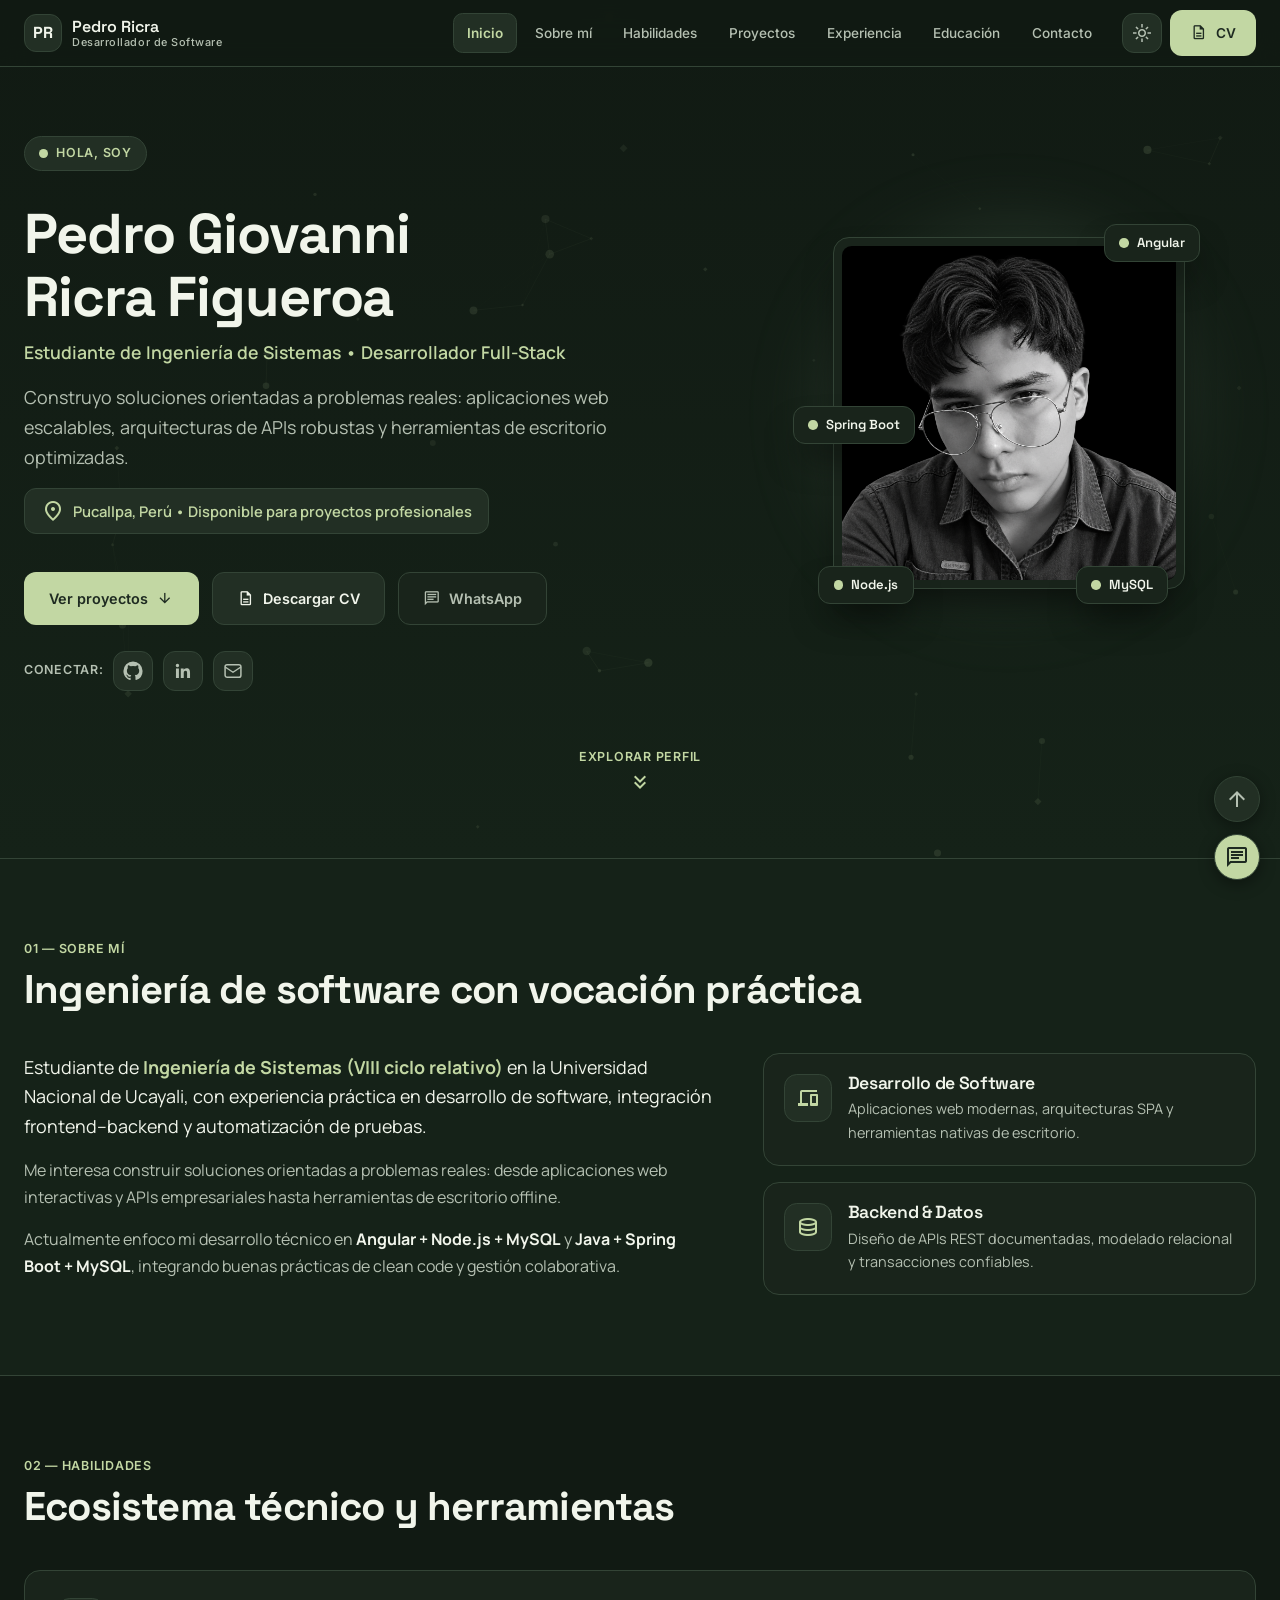
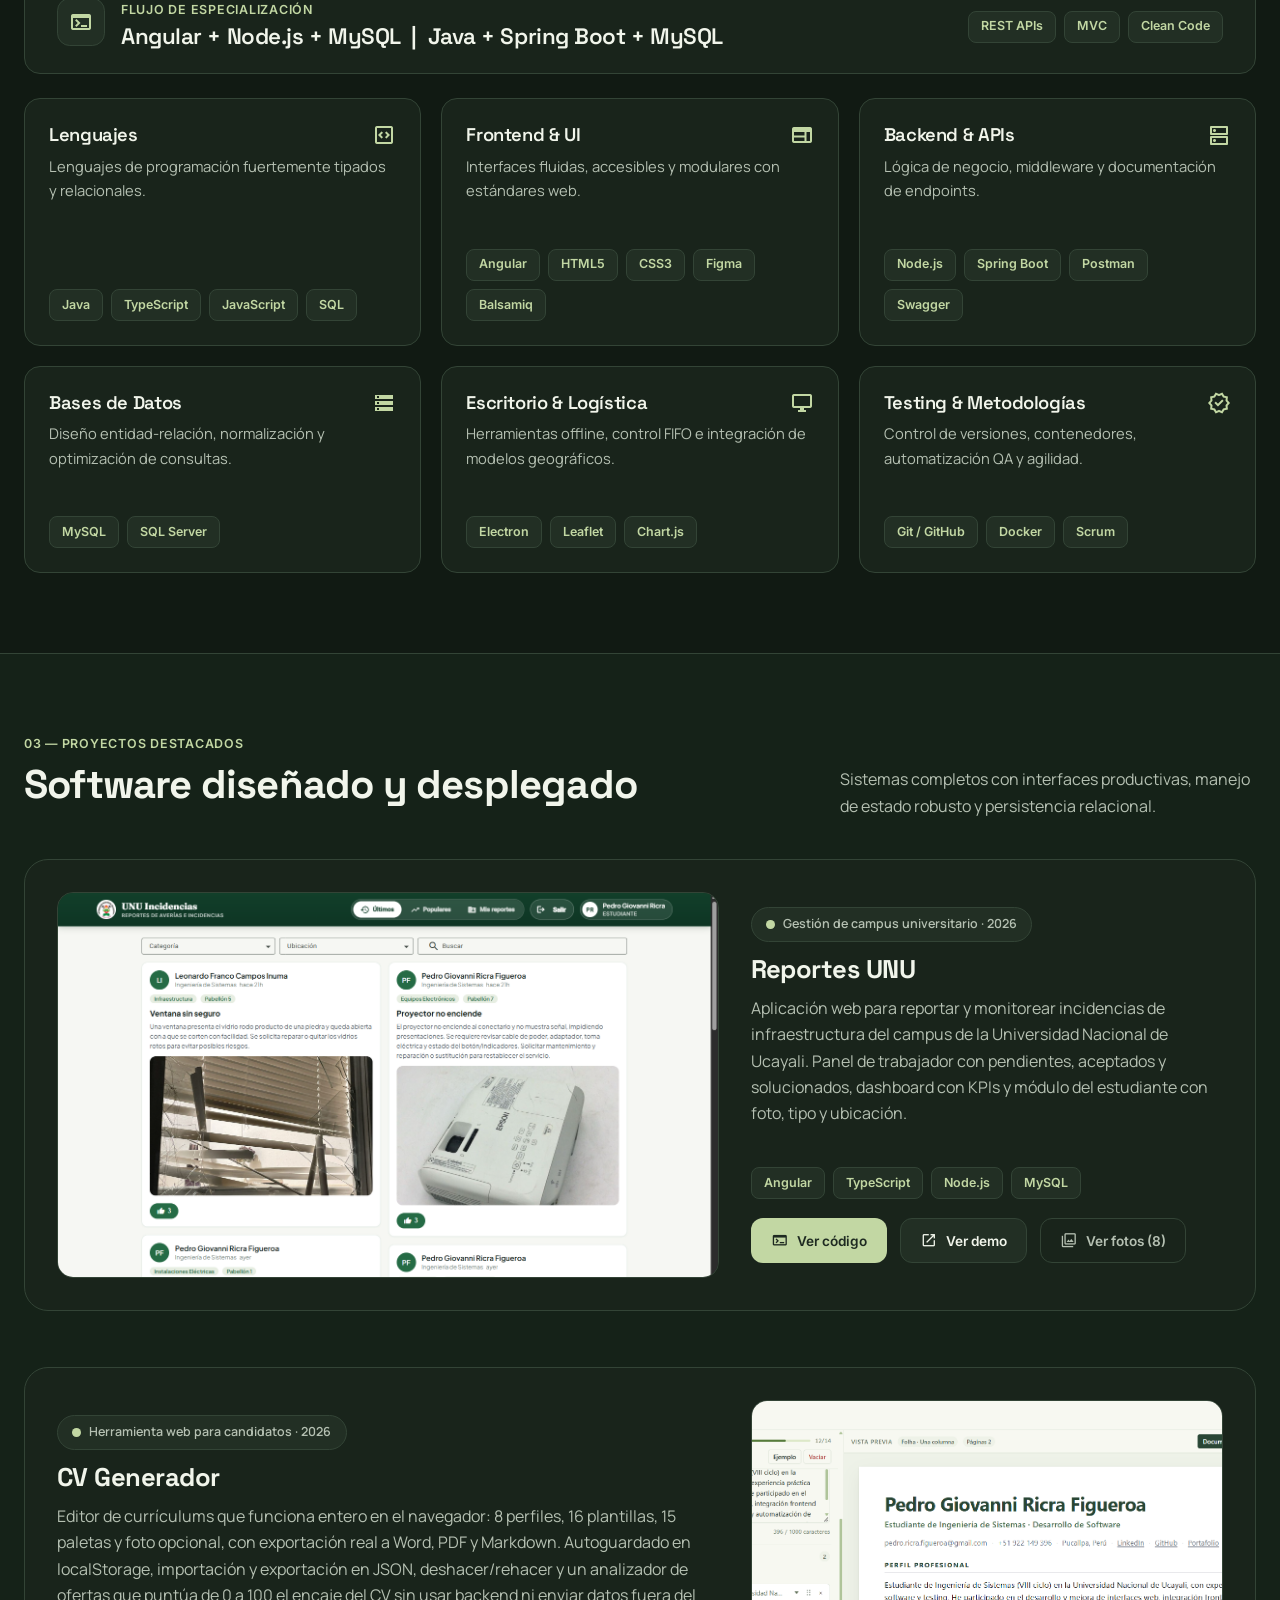
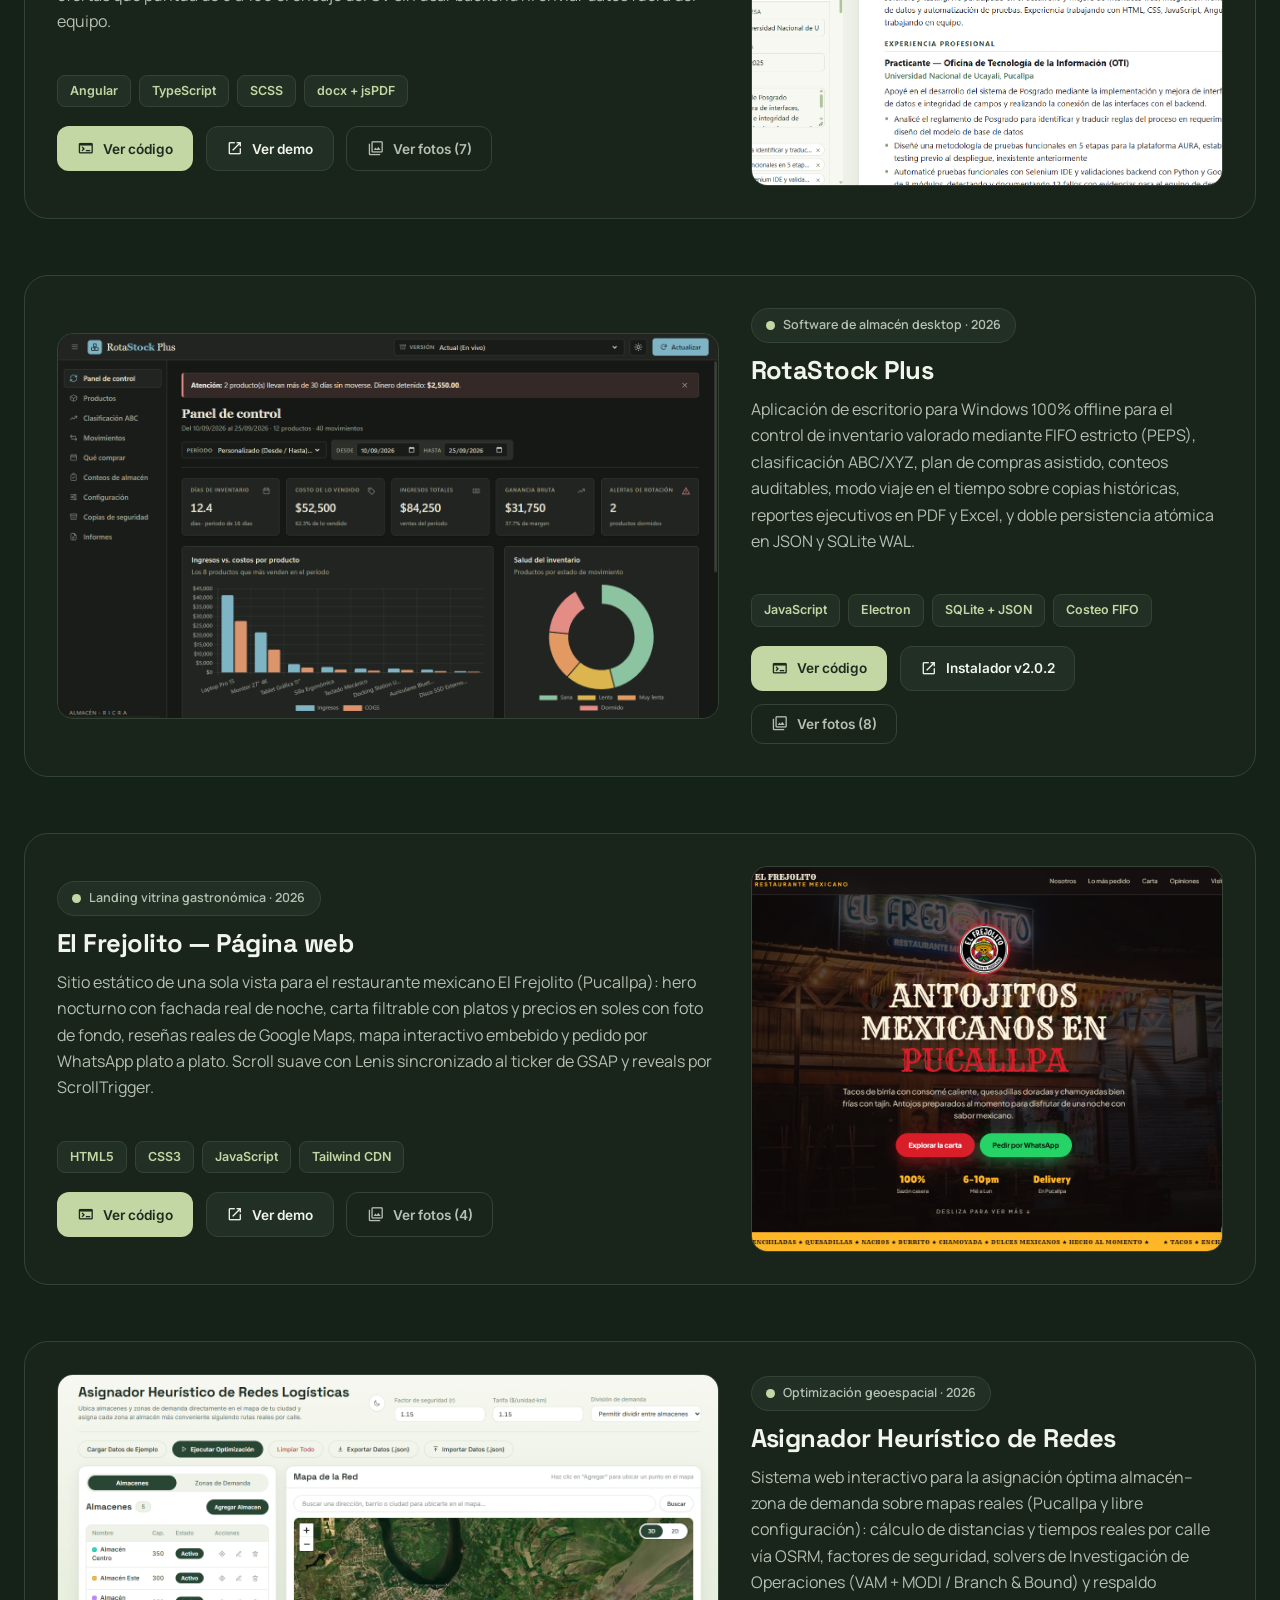
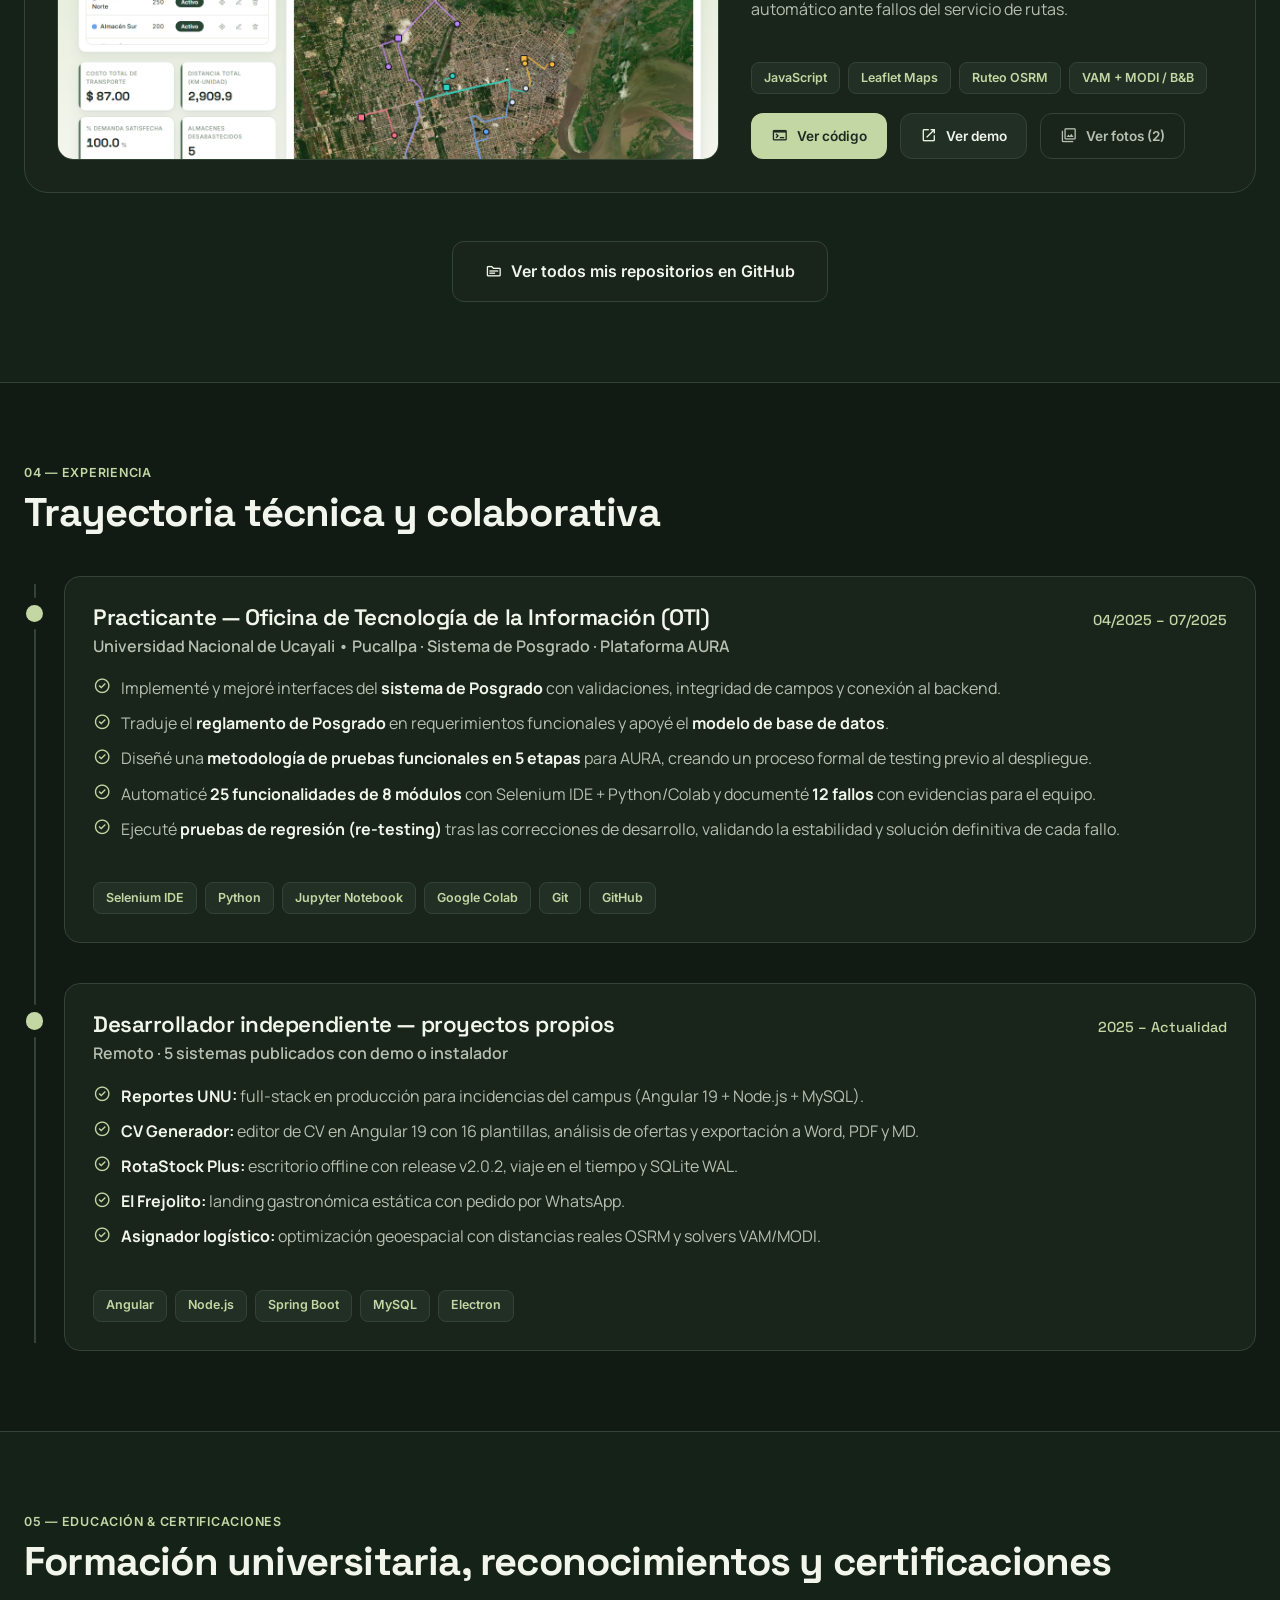
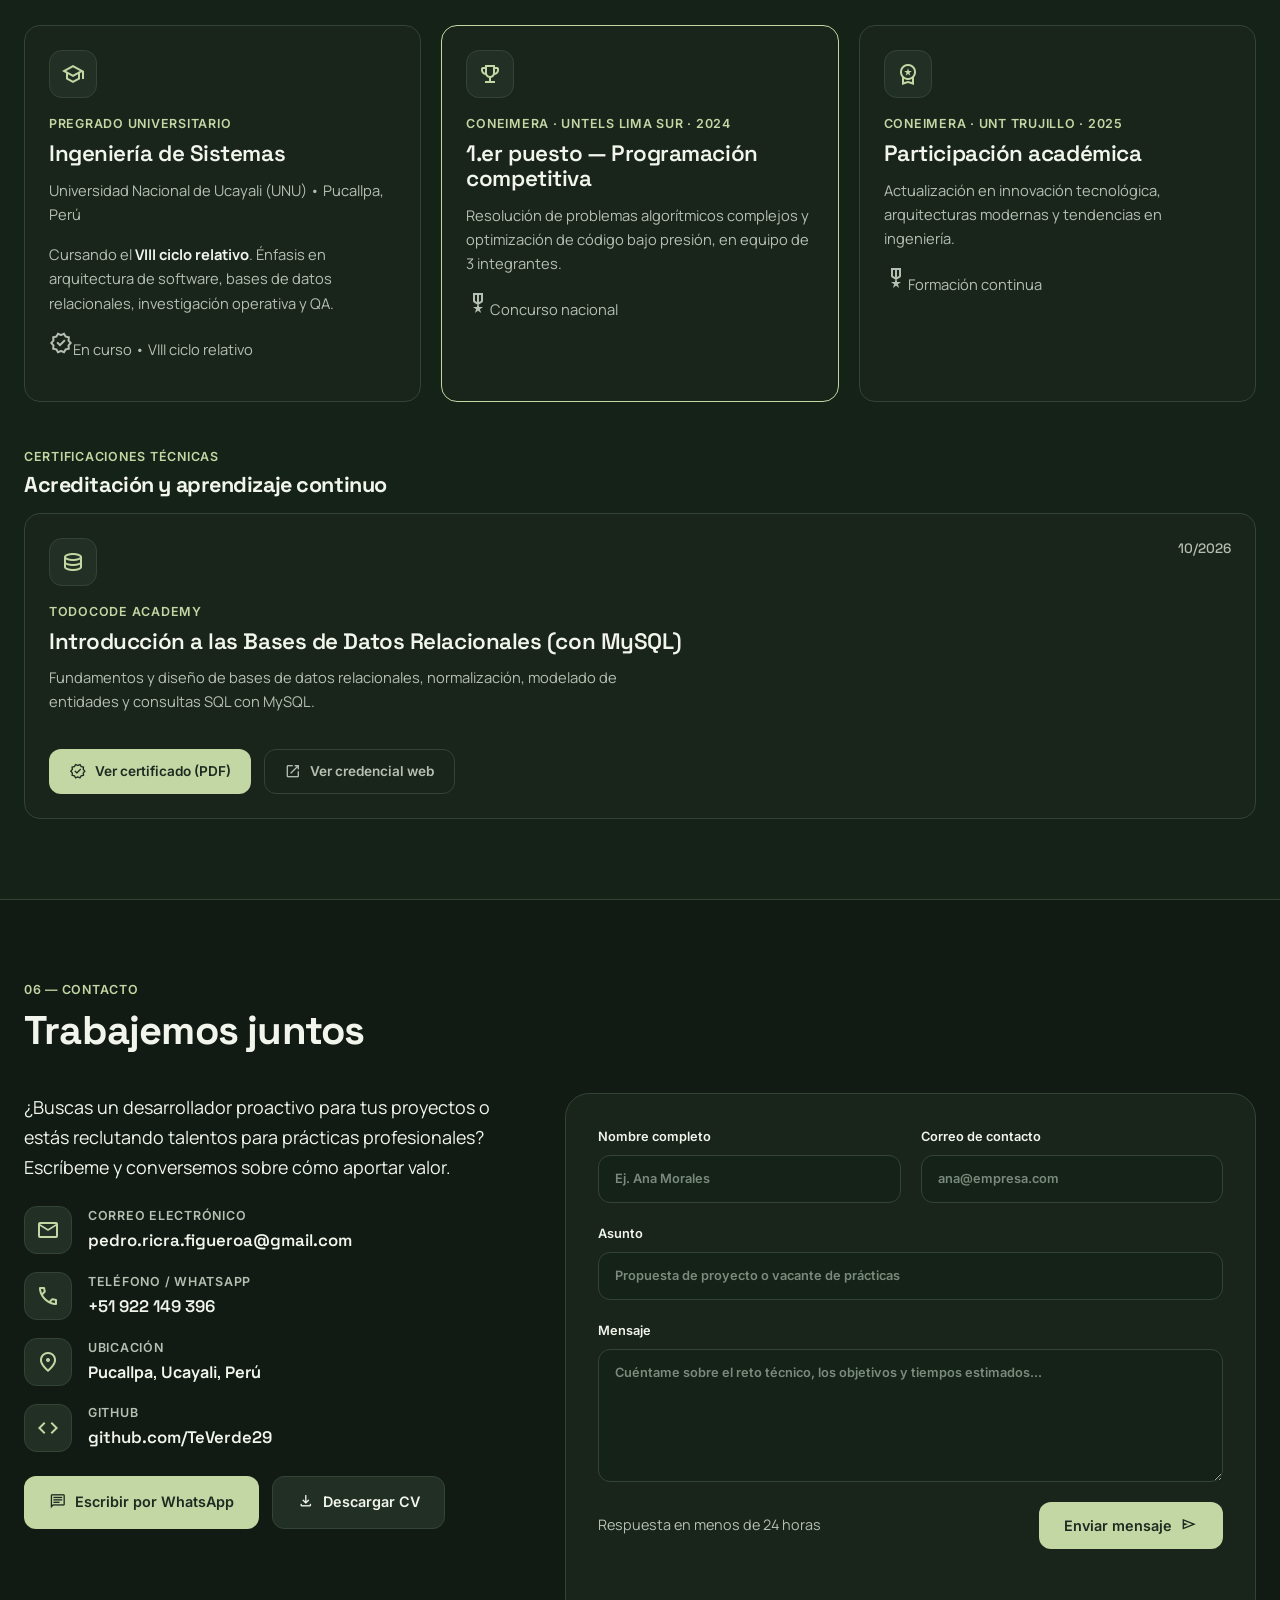
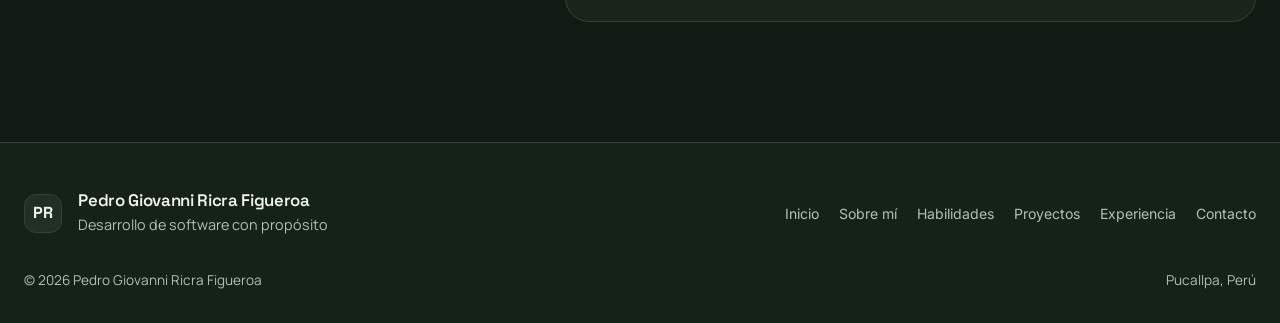
==== commit 8fe55266: "feat(portafolio): sincroniza ciclo a VIII relativo, añade CV en PDF y certificacion TodoCod" ====
--- a/index.html
+++ b/index.html
@@ -4,7 +4,7 @@
 <meta charset="UTF-8">
 <meta name="viewport" content="width=device-width, initial-scale=1.0">
 <title>Pedro Giovanni Ricra Figueroa | Desarrollador de Software</title>
-<meta name="description" content="Portafolio de Pedro Giovanni Ricra Figueroa: Ingeniería de Sistemas (X ciclo, UNU). Full-stack Angular + Node.js + MySQL, Spring Boot, testing y automatización. Pucallpa, Perú.">
+<meta name="description" content="Portafolio de Pedro Giovanni Ricra Figueroa: Ingeniería de Sistemas (VIII ciclo relativo, UNU). Full-stack Angular + Node.js + MySQL, Spring Boot, testing y automatización. Pucallpa, Perú.">
 <meta property="og:title" content="Pedro Ricra | Desarrollador de Software">
 <meta property="og:description" content="Full-stack · APIs · Datos · Testing. Proyectos en producción con demo en vivo.">
 <meta property="og:type" content="website">
@@ -28,7 +28,7 @@
     <nav class="nav-links" id="nav-links" aria-label="Navegación principal">
       <a class="nav-item" data-section="inicio" href="#inicio">Inicio</a>
       <a class="nav-item" data-section="sobre-mi" href="#sobre-mi">Sobre mí</a>
-      <a class="nav-item" data-section="stack" href="#stack">Stack</a>
+      <a class="nav-item" data-section="stack" href="#stack">Habilidades</a>
       <a class="nav-item" data-section="proyectos" href="#proyectos">Proyectos</a>
       <a class="nav-item" data-section="experiencia" href="#experiencia">Experiencia</a>
       <a class="nav-item" data-section="educacion" href="#educacion">Educación</a>
@@ -38,7 +38,7 @@
       <button class="icon-btn" id="theme-btn" aria-label="Cambiar entre tema claro y oscuro" aria-pressed="false">
         <span class="material-symbols-outlined" id="theme-icon">light_mode</span>
       </button>
-      <a class="btn btn-primary btn-sm" href="CV/CV%20-%20RFPG.docx" download="CV-Pedro-Ricra-Figueroa.docx">
+      <a class="btn btn-primary btn-sm" href="CV/CV%20-%20RFPG.pdf" download="CV-Pedro-Ricra-Figueroa.pdf" target="_blank">
         <span class="material-symbols-outlined">description</span><span>CV</span>
       </a>
       <button class="icon-btn nav-burger" id="mobile-menu-btn" aria-label="Abrir menú" aria-expanded="false">
@@ -49,7 +49,7 @@
   <nav class="mobile-menu" id="mobile-menu" aria-label="Navegación móvil">
     <a class="mobile-nav-link" data-section="inicio" href="#inicio">Inicio</a>
     <a class="mobile-nav-link" data-section="sobre-mi" href="#sobre-mi">Sobre mí</a>
-    <a class="mobile-nav-link" data-section="stack" href="#stack">Stack</a>
+    <a class="mobile-nav-link" data-section="stack" href="#stack">Habilidades</a>
     <a class="mobile-nav-link" data-section="proyectos" href="#proyectos">Proyectos</a>
     <a class="mobile-nav-link" data-section="experiencia" href="#experiencia">Experiencia</a>
     <a class="mobile-nav-link" data-section="educacion" href="#educacion">Educación</a>
@@ -73,7 +73,7 @@
       </p>
       <div class="hero-ctas">
         <a class="btn btn-primary" href="#proyectos"><span>Ver proyectos</span><span class="material-symbols-outlined shift-down">arrow_downward</span></a>
-        <a class="btn btn-secondary" href="CV/CV%20-%20RFPG.docx" download="CV-Pedro-Ricra-Figueroa.docx"><span class="material-symbols-outlined shift">description</span><span>Descargar CV</span></a>
+        <a class="btn btn-secondary" href="CV/CV%20-%20RFPG.pdf" download="CV-Pedro-Ricra-Figueroa.pdf" target="_blank"><span class="material-symbols-outlined shift">description</span><span>Descargar CV</span></a>
         <a class="btn btn-ghost" href="https://wa.me/51922149396" target="_blank" rel="noopener"><span class="material-symbols-outlined shift">chat</span><span>WhatsApp</span></a>
       </div>
       <div class="hero-social">
@@ -107,7 +107,7 @@
     </div>
     <div class="about-grid">
       <div class="reveal-item">
-        <p class="lead">Estudiante de <strong>Ingeniería de Sistemas (X ciclo)</strong> en la Universidad Nacional de Ucayali, con experiencia práctica en desarrollo de software, integración frontend–backend y automatización de pruebas.</p>
+        <p class="lead">Estudiante de <strong>Ingeniería de Sistemas (VIII ciclo relativo)</strong> en la Universidad Nacional de Ucayali, con experiencia práctica en desarrollo de software, integración frontend–backend y automatización de pruebas.</p>
         <p>Me interesa construir soluciones orientadas a problemas reales: desde aplicaciones web interactivas y APIs empresariales hasta herramientas de escritorio offline.</p>
         <p>Actualmente enfoco mi desarrollo técnico en <strong>Angular + Node.js + MySQL</strong> y <strong>Java + Spring Boot + MySQL</strong>, integrando buenas prácticas de clean code y gestión colaborativa.</p>
       </div>
@@ -129,7 +129,7 @@
 <section id="stack">
   <div class="wrap">
     <div class="sec-head reveal-item">
-      <span class="lbl accent">02 — Stack &amp; habilidades</span>
+      <span class="lbl accent">02 — Habilidades</span>
       <h2>Ecosistema técnico y herramientas</h2>
     </div>
     <div class="stack-banner reveal-item">
@@ -226,7 +226,7 @@
             <img src="https://skillicons.dev/icons?i=nodejs" alt="Logo de Node.js" loading="lazy" onerror="this.remove()">
             <img src="https://skillicons.dev/icons?i=mysql" alt="Logo de MySQL" loading="lazy" onerror="this.remove()">
           </p>
-          <p class="chips"><span>Angular 19</span><span>TypeScript</span><span>Node.js</span><span>MySQL</span></p>
+          <p class="chips"><span>Angular</span><span>TypeScript</span><span>Node.js</span><span>MySQL</span></p>
           <div class="project-btns">
             <a class="btn btn-primary btn-sm" href="https://github.com/TeVerde29/Reportes_UNU" target="_blank" rel="noopener"><span class="material-symbols-outlined shift">terminal</span><span>Ver código</span></a>
             <a class="btn btn-secondary btn-sm" href="https://reportes-unu.vercel.app/" target="_blank" rel="noopener"><span class="material-symbols-outlined shift">open_in_new</span><span>Ver demo</span></a>
@@ -246,7 +246,7 @@
             <img src="https://skillicons.dev/icons?i=ts" alt="Logo de TypeScript" loading="lazy" onerror="this.remove()">
             <img src="https://skillicons.dev/icons?i=scss" alt="Logo de SCSS" loading="lazy" onerror="this.remove()">
           </p>
-          <p class="chips"><span>Angular 19</span><span>TypeScript 5.7</span><span>SCSS</span><span>docx + jsPDF</span><span>100% Client-Side</span></p>
+          <p class="chips"><span>Angular</span><span>TypeScript</span><span>SCSS</span><span>docx + jsPDF</span></p>
           <div class="project-btns">
             <a class="btn btn-primary btn-sm" href="https://github.com/TeVerde29/CV-Generador" target="_blank" rel="noopener"><span class="material-symbols-outlined shift">terminal</span><span>Ver código</span></a>
             <a class="btn btn-secondary btn-sm" href="https://cv-generador-ricra.vercel.app/" target="_blank" rel="noopener"><span class="material-symbols-outlined shift">open_in_new</span><span>Ver demo</span></a>
@@ -271,7 +271,7 @@
             <img src="https://skillicons.dev/icons?i=js" alt="Logo de JavaScript" loading="lazy" onerror="this.remove()">
             <img src="https://skillicons.dev/icons?i=electron" alt="Logo de Electron" loading="lazy" onerror="this.remove()">
           </p>
-          <p class="chips"><span>JavaScript</span><span>Electron 30</span><span>SQLite + JSON</span><span>Costeo FIFO</span><span>v2.0.2</span></p>
+          <p class="chips"><span>JavaScript</span><span>Electron</span><span>SQLite + JSON</span><span>Costeo FIFO</span></p>
           <div class="project-btns">
             <a class="btn btn-primary btn-sm" href="https://github.com/TeVerde29/RotaStock-Plus" target="_blank" rel="noopener"><span class="material-symbols-outlined shift">terminal</span><span>Ver código</span></a>
             <a class="btn btn-secondary btn-sm" href="https://github.com/TeVerde29/RotaStock-Plus/releases/tag/v2.0.2" target="_blank" rel="noopener"><span class="material-symbols-outlined shift">open_in_new</span><span>Instalador v2.0.2</span></a>
@@ -284,7 +284,7 @@
       <article class="project flip reveal-item">
         <div class="project-body">
           <p class="pill pill-mini"><span class="dot"></span>Landing vitrina gastronómica · 2026</p>
-          <h3>El Frejolito — Landing</h3>
+          <h3>El Frejolito — Página web</h3>
           <p>Sitio estático de una sola vista para el restaurante mexicano El Frejolito (Pucallpa): hero nocturno con fachada real de noche, carta filtrable con platos y precios en soles con foto de fondo, reseñas reales de Google Maps, mapa interactivo embebido y pedido por WhatsApp plato a plato. Scroll suave con Lenis sincronizado al ticker de GSAP y reveals por ScrollTrigger.</p>
           <p class="skill-logos">
             <img src="https://skillicons.dev/icons?i=html" alt="Logo de HTML5" loading="lazy" onerror="this.remove()">
@@ -292,7 +292,7 @@
             <img src="https://skillicons.dev/icons?i=js" alt="Logo de JavaScript" loading="lazy" onerror="this.remove()">
             <img src="https://skillicons.dev/icons?i=tailwind" alt="Logo de Tailwind CSS" loading="lazy" onerror="this.remove()">
           </p>
-          <p class="chips"><span>HTML5</span><span>CSS3</span><span>JavaScript</span><span>Tailwind CDN</span><span>GSAP + Lenis</span></p>
+          <p class="chips"><span>HTML5</span><span>CSS3</span><span>JavaScript</span><span>Tailwind CDN</span></p>
           <div class="project-btns">
             <a class="btn btn-primary btn-sm" href="https://github.com/TeVerde29/pagina-web-el-frejolito" target="_blank" rel="noopener"><span class="material-symbols-outlined shift">terminal</span><span>Ver código</span></a>
             <a class="btn btn-secondary btn-sm" href="https://teverde29.github.io/pagina-web-el-frejolito/" target="_blank" rel="noopener"><span class="material-symbols-outlined shift">open_in_new</span><span>Ver demo</span></a>
@@ -346,9 +346,9 @@
           <ul class="t-list">
             <li><span class="material-symbols-outlined">check_circle</span><span>Implementé y mejoré interfaces del <strong>sistema de Posgrado</strong> con validaciones, integridad de campos y conexión al backend.</span></li>
             <li><span class="material-symbols-outlined">check_circle</span><span>Traduje el <strong>reglamento de Posgrado</strong> en requerimientos funcionales y apoyé el <strong>modelo de base de datos</strong>.</span></li>
-            <li><span class="material-symbols-outlined">check_circle</span><span>Diseñé una <strong>metodología de pruebas en 5 etapas</strong> para AURA, creando un proceso formal de testing previo al despliegue.</span></li>
-            <li><span class="material-symbols-outlined">check_circle</span><span>Automaticé <strong>25 funcionalidades de 8 módulos</strong> con Selenium IDE + Python/Colab y documenté <strong>12 fallos</strong> con evidencias.</span></li>
-            <li><span class="material-symbols-outlined">check_circle</span><span>Apoyé el <strong>registro biométrico</strong> (huella y facial) del personal de Ciencias de la Salud.</span></li>
+            <li><span class="material-symbols-outlined">check_circle</span><span>Diseñé una <strong>metodología de pruebas funcionales en 5 etapas</strong> para AURA, creando un proceso formal de testing previo al despliegue.</span></li>
+            <li><span class="material-symbols-outlined">check_circle</span><span>Automaticé <strong>25 funcionalidades de 8 módulos</strong> con Selenium IDE + Python/Colab y documenté <strong>12 fallos</strong> con evidencias para el equipo.</span></li>
+            <li><span class="material-symbols-outlined">check_circle</span><span>Ejecuté <strong>pruebas de regresión (re-testing)</strong> tras las correcciones de desarrollo, validando la estabilidad y solución definitiva de cada fallo.</span></li>
           </ul>
           <p class="skill-logos">
             <img src="https://skillicons.dev/icons?i=selenium" alt="Logo de Selenium" loading="lazy" onerror="this.remove()">
@@ -367,7 +367,7 @@
             <li><span class="material-symbols-outlined">check_circle</span><span><strong>Reportes UNU:</strong> full-stack en producción para incidencias del campus (Angular 19 + Node.js + MySQL).</span></li>
             <li><span class="material-symbols-outlined">check_circle</span><span><strong>CV Generador:</strong> editor de CV en Angular 19 con 16 plantillas, análisis de ofertas y exportación a Word, PDF y MD.</span></li>
             <li><span class="material-symbols-outlined">check_circle</span><span><strong>RotaStock Plus:</strong> escritorio offline con release v2.0.2, viaje en el tiempo y SQLite WAL.</span></li>
-            <li><span class="material-symbols-outlined">check_circle</span><span><strong>El Frejolito:</strong> landing gastronómica estática con pedido por WhatsApp y GSAP + Lenis.</span></li>
+            <li><span class="material-symbols-outlined">check_circle</span><span><strong>El Frejolito:</strong> landing gastronómica estática con pedido por WhatsApp.</span></li>
             <li><span class="material-symbols-outlined">check_circle</span><span><strong>Asignador logístico:</strong> optimización geoespacial con distancias reales OSRM y solvers VAM/MODI.</span></li>
           </ul>
           <p class="skill-logos">
@@ -384,12 +384,12 @@
   </div>
 </section>
 
-<!-- ══════════ 05 EDUCACIÓN ══════════ -->
+<!-- ══════════ 05 EDUCACIÓN Y CERTIFICACIONES ══════════ -->
 <section class="band" id="educacion">
   <div class="wrap">
     <div class="sec-head reveal-item">
-      <span class="lbl accent">05 — Educación</span>
-      <h2>Formación universitaria y reconocimientos</h2>
+      <span class="lbl accent">05 — Educación &amp; Certificaciones</span>
+      <h2>Formación universitaria, reconocimientos y certificaciones</h2>
     </div>
     <div class="edu-grid">
       <article class="card edu reveal-item" style="transition-delay:50ms">
@@ -397,8 +397,8 @@
         <span class="lbl accent">Pregrado universitario</span>
         <h3>Ingeniería de Sistemas</h3>
         <p>Universidad Nacional de Ucayali (UNU) • Pucallpa, Perú</p>
-        <p>Cursando el <strong>X ciclo</strong>. Énfasis en arquitectura de software, bases de datos relacionales, investigación operativa y QA.</p>
-        <p class="tag-ok"><span class="material-symbols-outlined">verified</span><span>En curso • X ciclo</span></p>
+        <p>Cursando el <strong>VIII ciclo relativo</strong>. Énfasis en arquitectura de software, bases de datos relacionales, investigación operativa y QA.</p>
+        <p class="tag-ok"><span class="material-symbols-outlined">verified</span><span>En curso • VIII ciclo relativo</span></p>
       </article>
       <article class="card edu edu-gold reveal-item" style="transition-delay:150ms">
         <span class="pillar-icon material-symbols-outlined">trophy</span>
@@ -413,6 +413,31 @@
         <h3>Participación académica</h3>
         <p>Actualización en innovación tecnológica, arquitecturas modernas y tendencias en ingeniería.</p>
         <p class="tag-ok"><span class="material-symbols-outlined">military_tech</span><span>Formación continua</span></p>
+      </article>
+    </div>
+
+    <!-- Subsección Certificaciones técnicas -->
+    <div class="edu-subhead reveal-item">
+      <span class="lbl accent">Certificaciones técnicas</span>
+      <h3>Acreditación y aprendizaje continuo</h3>
+    </div>
+    <div class="cert-grid">
+      <article class="card edu reveal-item" style="transition-delay:50ms">
+        <div style="display:flex;justify-content:space-between;align-items:flex-start;gap:1rem;flex-wrap:wrap">
+          <span class="pillar-icon material-symbols-outlined">database</span>
+          <span class="mono" style="color:var(--muted);font-size:0.85rem">10/2026</span>
+        </div>
+        <span class="lbl accent">TodoCode Academy</span>
+        <h3>Introducción a las Bases de Datos Relacionales (con MySQL)</h3>
+        <p>Fundamentos y diseño de bases de datos relacionales, normalización, modelado de entidades y consultas SQL con MySQL.</p>
+        <div style="margin-top:1.2rem;display:flex;gap:0.8rem;align-items:center;flex-wrap:wrap">
+          <a class="btn btn-primary btn-sm" href="CV/Certificado%20-%20TodoCode%20MySQL.pdf" target="_blank" rel="noopener">
+            <span class="material-symbols-outlined shift">verified</span><span>Ver certificado (PDF)</span>
+          </a>
+          <a class="btn btn-ghost btn-sm" href="CV/Certificado%20-%20TodoCode%20MySQL.html" target="_blank" rel="noopener">
+            <span class="material-symbols-outlined shift">open_in_new</span><span>Ver credencial web</span>
+          </a>
+        </div>
       </article>
     </div>
   </div>
@@ -436,7 +461,7 @@
         </ul>
         <div class="contact-btns">
           <a class="btn btn-primary" href="https://wa.me/51922149396" target="_blank" rel="noopener"><span class="material-symbols-outlined shift">chat</span><span>Escribir por WhatsApp</span></a>
-          <a class="btn btn-secondary" href="CV/CV%20-%20RFPG.docx" download="CV-Pedro-Ricra-Figueroa.docx"><span class="material-symbols-outlined shift">download</span><span>Descargar CV</span></a>
+          <a class="btn btn-secondary" href="CV/CV%20-%20RFPG.pdf" download="CV-Pedro-Ricra-Figueroa.pdf" target="_blank"><span class="material-symbols-outlined shift">download</span><span>Descargar CV</span></a>
         </div>
       </div>
       <form class="form reveal-item" id="contacto-form" style="transition-delay:150ms">
@@ -483,7 +508,7 @@
       <div><h3>Pedro Giovanni Ricra Figueroa</h3><p>Desarrollo de software con propósito</p></div>
     </div>
     <nav class="footer-links" aria-label="Enlaces de pie de página">
-      <a href="#inicio">Inicio</a><a href="#sobre-mi">Sobre mí</a><a href="#stack">Stack</a>
+      <a href="#inicio">Inicio</a><a href="#sobre-mi">Sobre mí</a><a href="#stack">Habilidades</a>
       <a href="#proyectos">Proyectos</a><a href="#experiencia">Experiencia</a><a href="#contacto">Contacto</a>
     </nav>
   </div>
--- a/styles.css
+++ b/styles.css
@@ -208,6 +208,9 @@
 .edu .pillar-icon{margin-bottom:1rem}
 .edu h3{margin-top:.4rem}
 .edu-gold{border-color:var(--accent)}
+.edu-subhead{margin-top:2.5rem;margin-bottom:1rem}
+.edu-subhead h3{font-size:1.35rem;font-weight:700;margin-top:.25rem}
+.cert-grid{display:grid;grid-template-columns:repeat(auto-fit,minmax(320px,1fr));gap:1.25rem}
 
 /* ── Contacto ── */
 .contact-grid{display:grid;grid-template-columns:5fr 7fr;gap:3rem;align-items:start}
@@ -280,7 +283,7 @@
   .project,.project.flip .project-body{grid-template-columns:1fr}
   .project.flip .project-body{order:0}
   .skills-grid{grid-template-columns:1fr 1fr}
-  .edu-grid{grid-template-columns:1fr}
+  .edu-grid,.cert-grid{grid-template-columns:1fr}
   .b2{left:-.6rem}
 }
 @media (max-width:860px){
